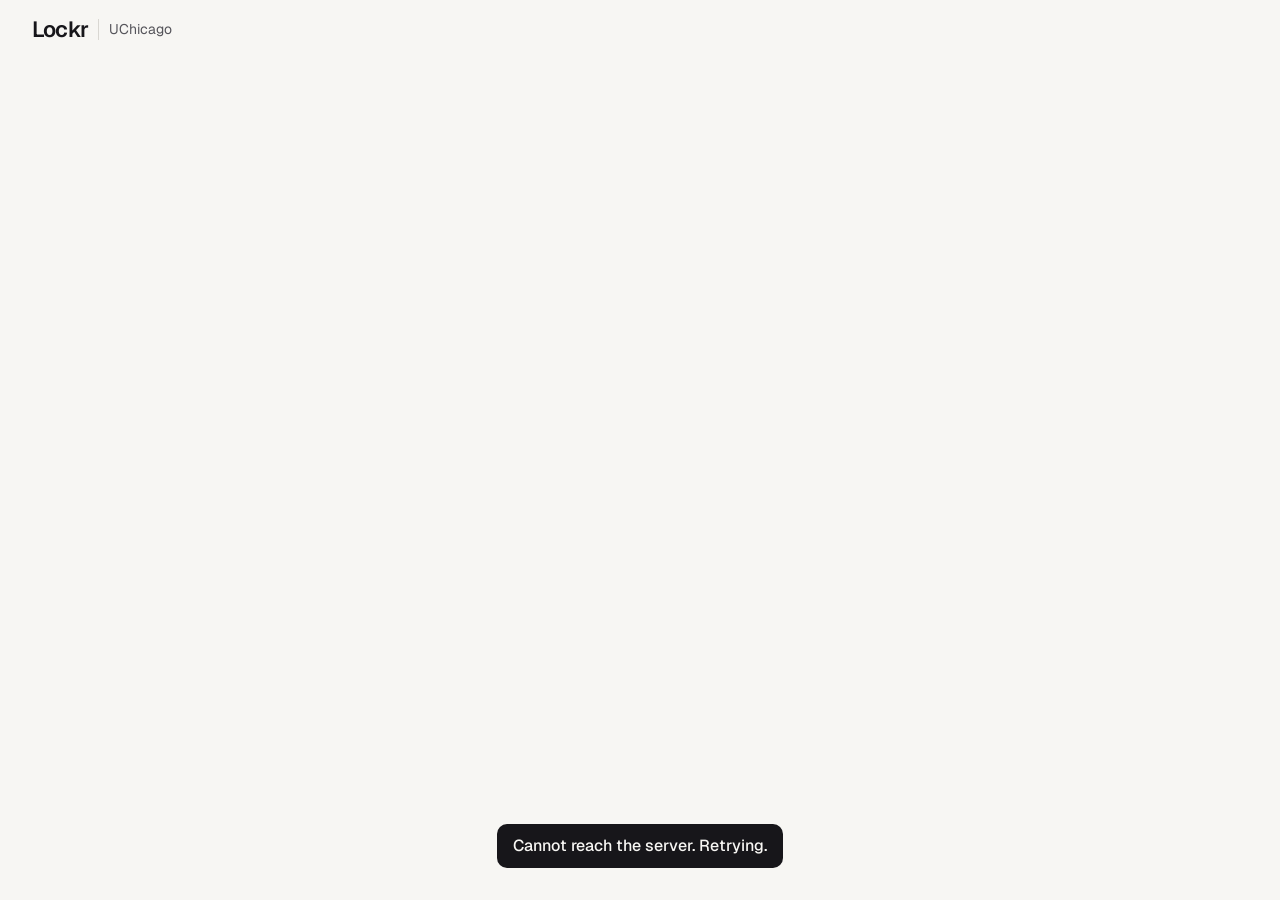
==== app/public/index.html @ 36aa07f0 "Add the real Study Spots app: accounts, friends, shared posts app/server.mjs is a dependency-free No" ====
<!doctype html>
<html lang="en">
<head>
<meta charset="utf-8">
<meta name="viewport" content="width=device-width, initial-scale=1, viewport-fit=cover">
<title>Lockr Study Spots: where UChicago studies</title>
<meta name="description" content="Rank UChicago study spots, see where your friends are locked in, and share notes by class.">
<meta name="theme-color" content="#f7f6f3" media="(prefers-color-scheme: light)">
<meta name="theme-color" content="#141316" media="(prefers-color-scheme: dark)">
<link rel="icon" href="data:image/svg+xml,%3Csvg xmlns='http://www.w3.org/2000/svg' viewBox='0 0 32 32'%3E%3Crect width='32' height='32' rx='7' fill='%23800000'/%3E%3Cpath d='M11 8v16h11' fill='none' stroke='%23f7f6f3' stroke-width='3.5' stroke-linecap='round' stroke-linejoin='round'/%3E%3C/svg%3E">
<link rel="preconnect" href="https://fonts.googleapis.com">
<link rel="preconnect" href="https://fonts.gstatic.com" crossorigin>
<link href="https://fonts.googleapis.com/css2?family=Geist:wght@400..700&family=Geist+Mono:wght@400..500&display=swap" rel="stylesheet">
<link rel="stylesheet" href="app.css">
</head>
<body>
<a class="skip" href="#view">Skip to content</a>
<div id="app">
  <nav id="tabs" aria-label="Sections" hidden></nav>
  <div id="main">
    <header id="top">
      <span class="word">Lockr</span>
      <span class="place">UChicago</span>
      <span class="grow"></span>
      <button class="pill" id="anonChip" data-act="anon" hidden></button>
    </header>
    <div id="session" hidden><span class="grow" id="sessName"></span><span class="t" id="sessTime"></span><button data-act="end">End</button></div>
    <main id="view" tabindex="-1"></main>
  </div>
  <div id="sheet" hidden></div>
  <div id="toast" role="status" aria-live="polite" hidden></div>
</div>
<script type="module" src="app.js"></script>
</body>
</html>
---- app/public/app.css ----
/* Lockr Study Spots.
   Phone: one column, the tab bar at the bottom. From 900px: the tabs become a left rail and
   the content sits in a 680px column. Text is never under 14px and every control is 44px tall. */
:root {
  --bg: #f7f6f3; --surface: #ffffff; --sunk: #eceae6; --ink: #17161a; --muted: #55545a; --line: #d9d7d2;
  --accent: #800000; --accent-ink: #ffffff; --accent-soft: #f4e4e2;
  --mark: #f2cf3d; --mark-ink: #241f00; --good: #17683f; --bad: #a3201a;
  --font: "Geist", system-ui, -apple-system, "Segoe UI", sans-serif;
  --mono: "Geist Mono", ui-monospace, "SFMono-Regular", Menlo, Consolas, monospace;
  --r: 12px; --gap: 16px;
  --gl: max(16px, env(safe-area-inset-left, 0px)); --gr: max(16px, env(safe-area-inset-right, 0px));
}
@media (prefers-color-scheme: dark) {
  :root { --bg: #141316; --surface: #1e1d21; --sunk: #2a292e; --ink: #f1f0ee; --muted: #b3b1b8; --line: #3a393f;
    --accent: #f08c8c; --accent-ink: #2a0000; --accent-soft: #3b1c1c; --good: #6fd09a; --bad: #ff9a92; color-scheme: dark; }
}

* { box-sizing: border-box; }
html, body { height: 100%; margin: 0; }
body { background: var(--bg); color: var(--ink); font: 400 16px/1.5 var(--font); -webkit-font-smoothing: antialiased; text-rendering: optimizeLegibility; }
h1, h2, h3, p { margin: 0; }
button, input, select, textarea { font: inherit; color: inherit; }
button { cursor: pointer; border: 0; background: none; padding: 0; text-align: inherit; }
:focus-visible { outline: 2px solid var(--accent); outline-offset: 2px; border-radius: 4px; }
[hidden] { display: none !important; }
.skip { position: absolute; left: 8px; top: -60px; z-index: 20; background: var(--ink); color: var(--bg); padding: 10px 14px; border-radius: 8px; }
.skip:focus { top: 8px; }

#app { height: 100%; display: flex; flex-direction: column-reverse; position: relative; }
#main { flex: 1; min-height: 0; display: flex; flex-direction: column; }
#top { display: flex; align-items: center; gap: 10px; padding: 12px var(--gr) 8px var(--gl); }
.word { font: 600 22px/1 var(--font); letter-spacing: -0.035em; }
.place { font-size: 14px; color: var(--muted); padding-left: 10px; border-left: 1px solid var(--line); }
.grow { flex: 1; min-width: 0; }

#view { flex: 1; min-height: 0; overflow-y: auto; padding: 8px var(--gr) 32px var(--gl); display: flex; flex-direction: column; gap: var(--gap); outline: none; }
#view > * { flex: none; width: 100%; max-width: 680px; margin-inline: auto; }

#tabs { display: flex; border-top: 1px solid var(--line); background: var(--surface); padding: 0 var(--gr) env(safe-area-inset-bottom, 0px) var(--gl); }
#tabs button { flex: 1; min-height: 56px; display: flex; flex-direction: column; align-items: center; justify-content: center; gap: 2px; font-size: 13px; font-weight: 500; color: var(--muted); position: relative; }
#tabs button[aria-current="true"] { color: var(--accent); }
#tabs svg { width: 22px; height: 22px; fill: none; stroke: currentColor; stroke-width: 1.8; stroke-linecap: round; stroke-linejoin: round; }
#tabs .badge { position: absolute; top: 6px; left: calc(50% + 6px); }

#session { margin: 0 var(--gr) 8px var(--gl); padding: 8px 8px 8px 14px; border-radius: var(--r); background: var(--mark); color: var(--mark-ink); display: flex; align-items: center; gap: 12px; font-weight: 500; }
#session .t { font: 500 16px var(--mono); }
#sessName { white-space: nowrap; overflow: hidden; text-overflow: ellipsis; }
#sessName::before { content: "Locked in · "; font-weight: 400; }
#session button { min-height: 40px; padding: 0 14px; border-radius: 8px; background: var(--mark-ink); color: var(--mark); font-size: 15px; font-weight: 500; }

/* Type */
.h1 { font: 500 30px/1.1 var(--font); letter-spacing: -0.035em; text-wrap: balance; }
.h2 { font: 600 17px/1.3 var(--font); letter-spacing: -0.01em; }
.sub { color: var(--muted); font-size: 15px; }
.small { color: var(--muted); font-size: 14px; }
.code { font: 500 14px var(--mono); color: var(--muted); }
.lead { font-size: 17px; }

/* Blocks */
.row { display: flex; align-items: center; gap: 12px; }
.wrap { display: flex; flex-wrap: wrap; gap: 8px; }
.stack { display: flex; flex-direction: column; gap: 12px; }
.card { background: var(--surface); border: 1px solid var(--line); border-radius: var(--r); padding: 16px; }
.list { background: var(--surface); border: 1px solid var(--line); border-radius: var(--r); overflow: hidden; }
.list > * + * { border-top: 1px solid var(--line); }
.item { display: flex; align-items: center; gap: 14px; padding: 12px 16px; width: 100%; min-height: 64px; transition: background-color 0.15s; }
button.item:hover { background: var(--sunk); }
.item .n { font: 500 15px var(--mono); width: 24px; color: var(--muted); text-align: right; flex: none; }
.item .name { font-weight: 500; display: block; }
.score { font: 600 17px var(--mono); min-width: 52px; text-align: center; padding: 6px 0; border-radius: 8px; background: var(--accent-soft); color: var(--accent); flex: none; font-variant-numeric: tabular-nums; }
.score.none { background: var(--sunk); color: var(--muted); font: 500 14px var(--font); }
.dot { width: 9px; height: 9px; border-radius: 50%; display: inline-block; margin-right: 6px; background: var(--good); }
.dot.off { background: var(--line); }
.empty { padding: 20px 16px; color: var(--muted); }

.pill { font-size: 14px; font-weight: 500; min-height: 36px; padding: 0 14px; border-radius: 999px; background: var(--surface); border: 1px solid var(--line); color: var(--ink); white-space: nowrap; display: inline-flex; align-items: center; transition: background-color 0.15s, transform 0.1s; }
button.pill:hover { background: var(--sunk); }
button.pill:active { transform: scale(0.97); }
.pill.on { background: var(--ink); border-color: var(--ink); color: var(--bg); }
.tag { font-size: 14px; padding: 4px 10px; border-radius: 999px; background: var(--sunk); color: var(--ink); }
.badge { font: 600 12px/18px var(--font); min-width: 18px; height: 18px; padding: 0 5px; border-radius: 9px; background: var(--accent); color: var(--accent-ink); text-align: center; }
.filters { display: flex; gap: 8px; overflow-x: auto; scrollbar-width: none; padding-bottom: 2px; }
.filters button { flex: none; min-height: 44px; }
.seg { display: grid; grid-auto-flow: column; grid-auto-columns: 1fr; background: var(--sunk); border-radius: 10px; padding: 3px; }
.seg button { min-height: 40px; border-radius: 8px; text-align: center; font-weight: 500; color: var(--muted); }
.seg button[aria-pressed="true"] { background: var(--surface); color: var(--ink); box-shadow: 0 1px 2px rgba(0, 0, 0, 0.12); }

.btn { display: inline-flex; justify-content: center; align-items: center; min-height: 44px; padding: 0 18px; border-radius: 10px; font-weight: 500; background: var(--surface); border: 1px solid var(--line); transition: transform 0.1s, background-color 0.15s, filter 0.15s; }
.btn:hover { background: var(--sunk); }
.btn:active { transform: translateY(1px) scale(0.98); }
.btn.pri { background: var(--accent); border-color: var(--accent); color: var(--accent-ink); }
.btn.pri:hover { filter: brightness(1.12); }
.btn.sm { min-height: 44px; padding: 0 14px; font-size: 15px; }
.btn.quiet { border-color: transparent; background: none; color: var(--muted); }
.btn.quiet:hover { background: var(--sunk); color: var(--ink); }
.back { color: var(--accent); font-weight: 500; min-height: 44px; display: inline-flex; align-items: center; width: auto !important; margin-inline: auto; align-self: stretch; justify-content: flex-start; }
.big { font: 500 56px/1 var(--font); letter-spacing: -0.04em; color: var(--accent); font-variant-numeric: tabular-nums; }

/* Meters */
.meter { display: grid; grid-template-columns: 1fr auto; gap: 4px 12px; align-items: baseline; }
.meter b { font-weight: 500; } .meter .v { font: 500 15px var(--mono); }
.meter .bar { grid-column: 1 / -1; height: 8px; border-radius: 4px; background: var(--sunk); overflow: hidden; }
.meter .bar i { display: block; height: 100%; background: var(--accent); border-radius: 4px; }
.meter .hint { grid-column: 1 / -1; font-size: 14px; color: var(--muted); }
.meter input[type=range] { grid-column: 1 / -1; width: 100%; height: 44px; accent-color: var(--accent); }
.gem { display: flex; align-items: center; gap: 16px; }
.gem .count { font: 500 44px/1 var(--font); letter-spacing: -0.03em; font-variant-numeric: tabular-nums; }

/* Posts */
.post { padding: 14px 16px 14px 8px; display: flex; gap: 8px; }
.post .votes { display: flex; flex-direction: column; align-items: center; font: 500 15px var(--mono); flex: none; width: 44px; }
.post .votes button { width: 44px; height: 36px; border-radius: 8px; color: var(--muted); display: grid; place-items: center; }
.post .votes button:hover { background: var(--sunk); }
.post .votes button.on { background: var(--accent-soft); color: var(--accent); }
.post .votes svg { width: 18px; height: 18px; fill: none; stroke: currentColor; stroke-width: 2.2; stroke-linecap: round; stroke-linejoin: round; }
.post .meta { font-size: 14px; color: var(--muted); margin-bottom: 2px; display: flex; flex-wrap: wrap; gap: 0 8px; align-items: center; }
.post .who { color: var(--ink); font-weight: 500; }
.post .body { overflow-wrap: anywhere; }
.post .link { color: var(--accent); font-weight: 500; min-height: 32px; }
.post .link:hover, .textlink:hover { text-decoration: underline; }
.textlink { color: var(--accent); font-weight: 500; }
.only { font-size: 13px; font-weight: 500; padding: 1px 8px; border-radius: 999px; background: var(--mark); color: var(--mark-ink); }

/* Forms */
label.f { display: flex; flex-direction: column; gap: 6px; font-size: 15px; font-weight: 500; }
textarea, input[type=text], input[type=password], select { width: 100%; min-height: 44px; padding: 10px 12px; border: 1px solid var(--line); border-radius: 10px; background: var(--surface); font-size: 16px; }
textarea:focus, input:focus, select:focus { outline: 2px solid var(--accent); outline-offset: 0; border-color: transparent; }
textarea { resize: vertical; min-height: 84px; }
label.tog { display: flex; align-items: center; gap: 10px; min-height: 44px; font-size: 15px; font-weight: 500; cursor: pointer; }
label.tog input { accent-color: var(--accent); width: 20px; height: 20px; flex: none; }
.err { color: var(--bad); font-weight: 500; }

/* Map and floor sketches */
svg.map { width: 100%; height: auto; display: block; border-radius: var(--r); background: var(--surface); border: 1px solid var(--line); }
.map .st { stroke: var(--sunk); stroke-width: 9; stroke-linecap: round; }
.map .green { fill: var(--good); opacity: 0.13; }
.map .lbl { font: 500 9px var(--mono); fill: var(--muted); }
.map .pin { cursor: pointer; }
.map .pin .hit { fill: transparent; }
.map .pin .d { fill: var(--surface); stroke: var(--ink); stroke-width: 1.5; transition: transform 0.15s; transform-box: fill-box; transform-origin: center; }
.map .pin.live .d { fill: var(--accent); stroke: var(--accent); }
.map .pin.sel .d { stroke: var(--ink); stroke-width: 3.5; }
.map .pin:hover .d { transform: scale(1.15); }
.map .pin text { font: 600 11px var(--font); fill: var(--ink); dominant-baseline: central; pointer-events: none; }
.map .pin text.c { text-anchor: middle; }
.map .pin.live text.c { fill: var(--accent-ink); }
.map .pin text.pn { font: 500 10px var(--font); paint-order: stroke; stroke: var(--surface); stroke-width: 3px; }
.map .pin.sel text.pn { font-weight: 700; }
.floor .out { fill: var(--surface); stroke: var(--line); stroke-width: 2; }
.floor .z { fill: var(--sunk); }
.floor .z.hot { fill: var(--accent-soft); stroke: var(--accent); stroke-width: 1.5; cursor: pointer; }
.floor text { font: 500 11px var(--font); fill: var(--ink); pointer-events: none; }
.floor text.s { font: 500 10px var(--mono); fill: var(--accent); }
.floors { display: flex; gap: 8px; flex-wrap: wrap; }
.floors button { width: 44px; height: 44px; border-radius: 10px; background: var(--surface); border: 1px solid var(--line); font: 500 16px var(--mono); text-align: center; }
.floors button.on { background: var(--accent); border-color: var(--accent); color: var(--accent-ink); }

/* The 3D building */
.model { position: relative; aspect-ratio: 4 / 3; border-radius: var(--r); overflow: hidden; border: 1px solid var(--line); background: linear-gradient(#e9eef2, #f7f6f3 62%, #dedbd3 62%, #eceae6); }
@media (prefers-color-scheme: dark) { .model { background: linear-gradient(#1c2127, #24232a 62%, #2b2a2e 62%, #1e1d21); } }
.model model-viewer { width: 100%; height: 100%; display: block; --poster-color: transparent; --progress-bar-color: var(--accent); }
.model .how { position: absolute; left: 10px; bottom: 10px; font-size: 13px; padding: 3px 10px; border-radius: 999px; background: color-mix(in srgb, var(--surface) 85%, transparent); color: var(--muted); pointer-events: none; }

.stats { display: grid; grid-template-columns: repeat(3, 1fr); gap: 10px; }
.stats div { background: var(--surface); border: 1px solid var(--line); border-radius: var(--r); padding: 14px; }
.stats b { display: block; font: 500 28px/1.15 var(--font); letter-spacing: -0.03em; font-variant-numeric: tabular-nums; }
.stats span { font-size: 14px; color: var(--muted); }

#sheet { position: absolute; inset: 0; background: rgba(0, 0, 0, 0.5); display: flex; align-items: flex-end; justify-content: center; z-index: 5; }
#sheet .panel { width: 100%; max-width: 560px; background: var(--surface); border-radius: 20px 20px 0 0; padding: 22px var(--gr) calc(22px + env(safe-area-inset-bottom, 0px)) var(--gl); display: flex; flex-direction: column; gap: 14px; }
.vs { display: grid; grid-template-columns: 1fr 1fr; gap: 12px; }
.vs button { padding: 18px 12px; border-radius: var(--r); background: var(--bg); border: 1px solid var(--line); font-weight: 500; text-align: center; min-height: 104px; transition: background-color 0.15s, border-color 0.15s, transform 0.1s; }
.vs button:hover { background: var(--accent-soft); border-color: var(--accent); }
.vs button:active { transform: scale(0.98); }
#toast { position: absolute; left: 50%; bottom: 76px; transform: translateX(-50%); z-index: 6; background: var(--ink); color: var(--bg); padding: 10px 16px; border-radius: 10px; font-weight: 500; max-width: calc(100% - 32px); }

/* Signed out */
.auth { display: grid; gap: 28px; align-content: center; min-height: 100%; }
.auth .h1 { font-size: 40px; }
.auth ul { margin: 0; padding: 0; list-style: none; display: grid; gap: 10px; }
.auth li { display: flex; gap: 10px; align-items: baseline; }
.auth li::before { content: ""; width: 8px; height: 8px; border-radius: 50%; background: var(--accent); flex: none; transform: translateY(-1px); }

@media (min-width: 900px) {
  #app { flex-direction: row; }
  #tabs { flex-direction: column; justify-content: flex-start; gap: 4px; width: 220px; padding: 68px 12px 12px; border-top: 0; border-right: 1px solid var(--line); }
  #tabs button { flex: none; flex-direction: row; justify-content: flex-start; gap: 12px; padding: 0 14px; min-height: 48px; border-radius: 10px; font-size: 16px; transition: background-color 0.15s; }
  #tabs button:hover { background: var(--sunk); }
  #tabs button[aria-current="true"] { background: var(--accent-soft); }
  #tabs .badge { position: static; margin-left: auto; }
  #top { padding: 18px 32px 8px; }
  #view { padding: 8px 32px 48px; gap: 20px; }
  #session { margin: 0 auto 8px; width: calc(100% - 64px); max-width: 680px; }
  .h1 { font-size: 36px; }
  .auth { grid-template-columns: 1fr 1fr; gap: 56px; align-items: center; max-width: 980px !important; }
  .auth .h1 { font-size: 52px; }
  #sheet { align-items: center; }
  #sheet .panel { border-radius: 20px; padding: 28px; }
  #toast { bottom: 32px; }
}
@media (prefers-reduced-motion: reduce) { * { transition: none !important; } }
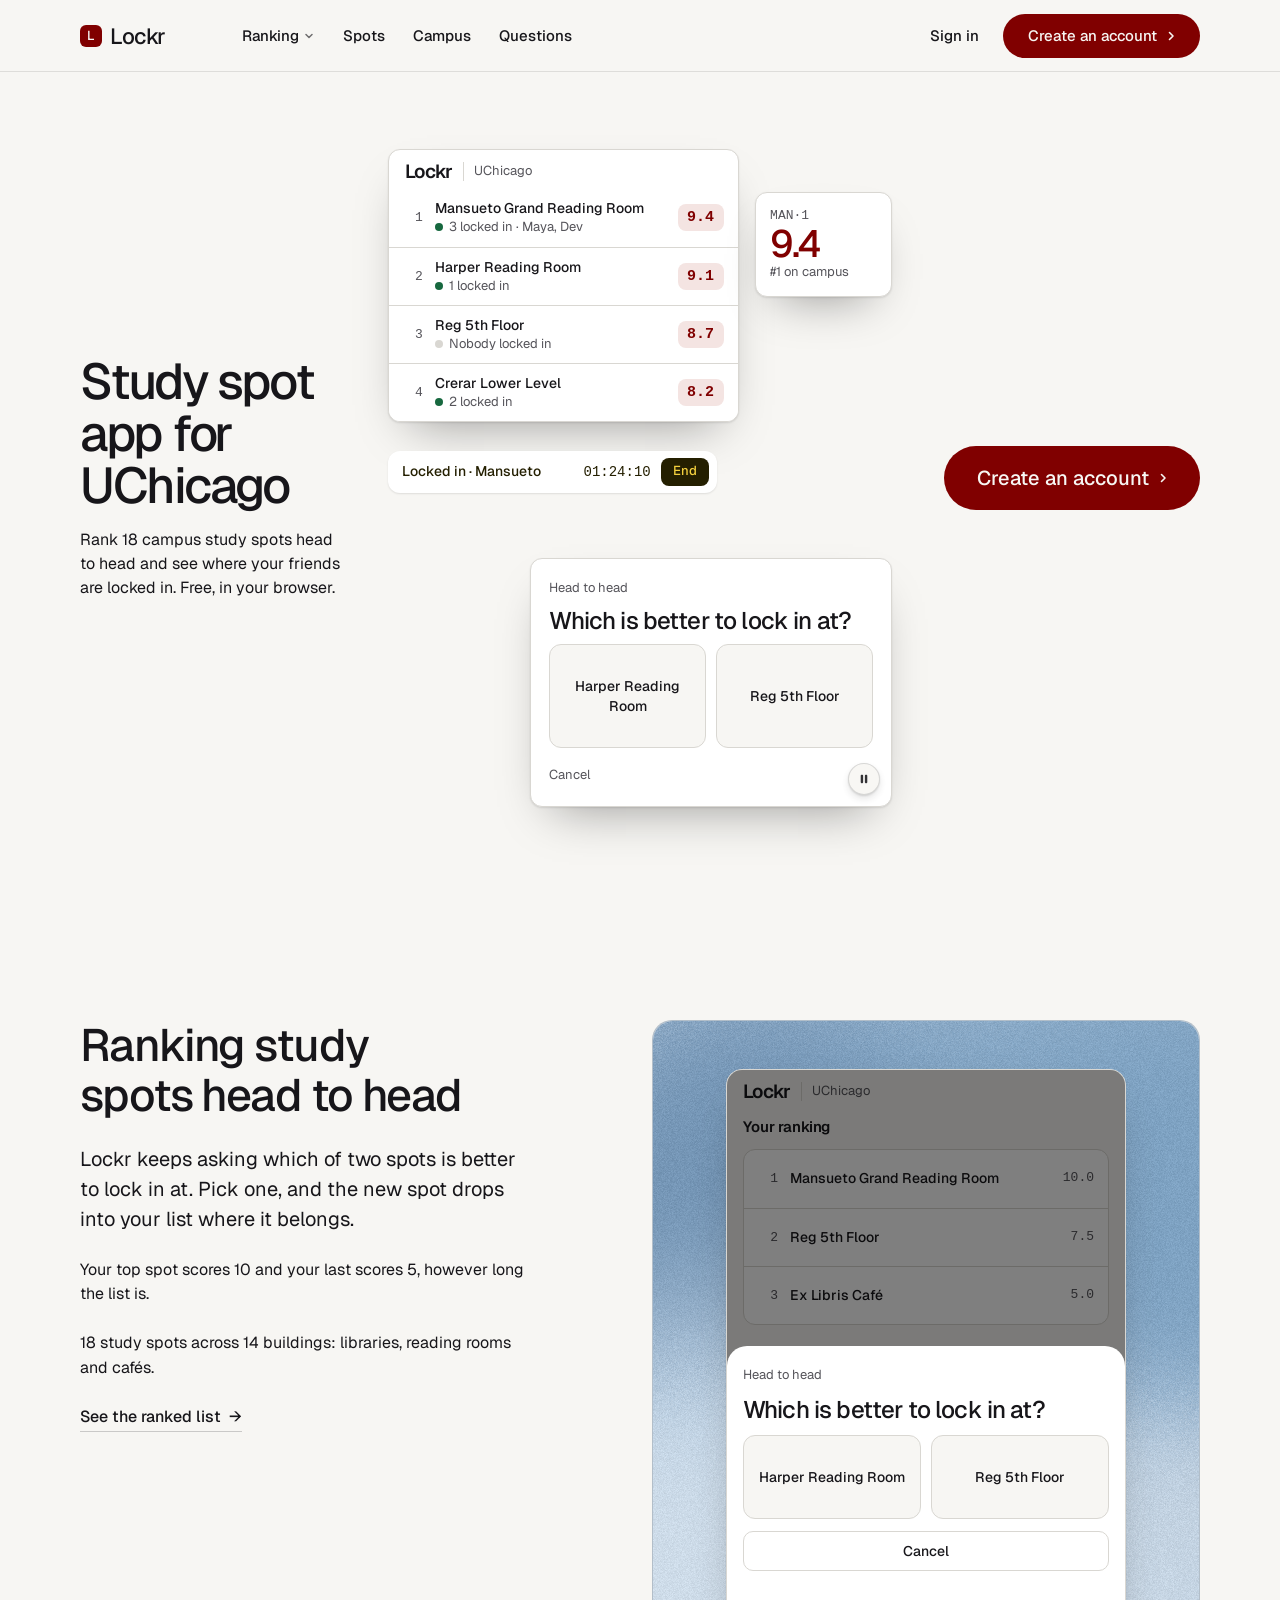
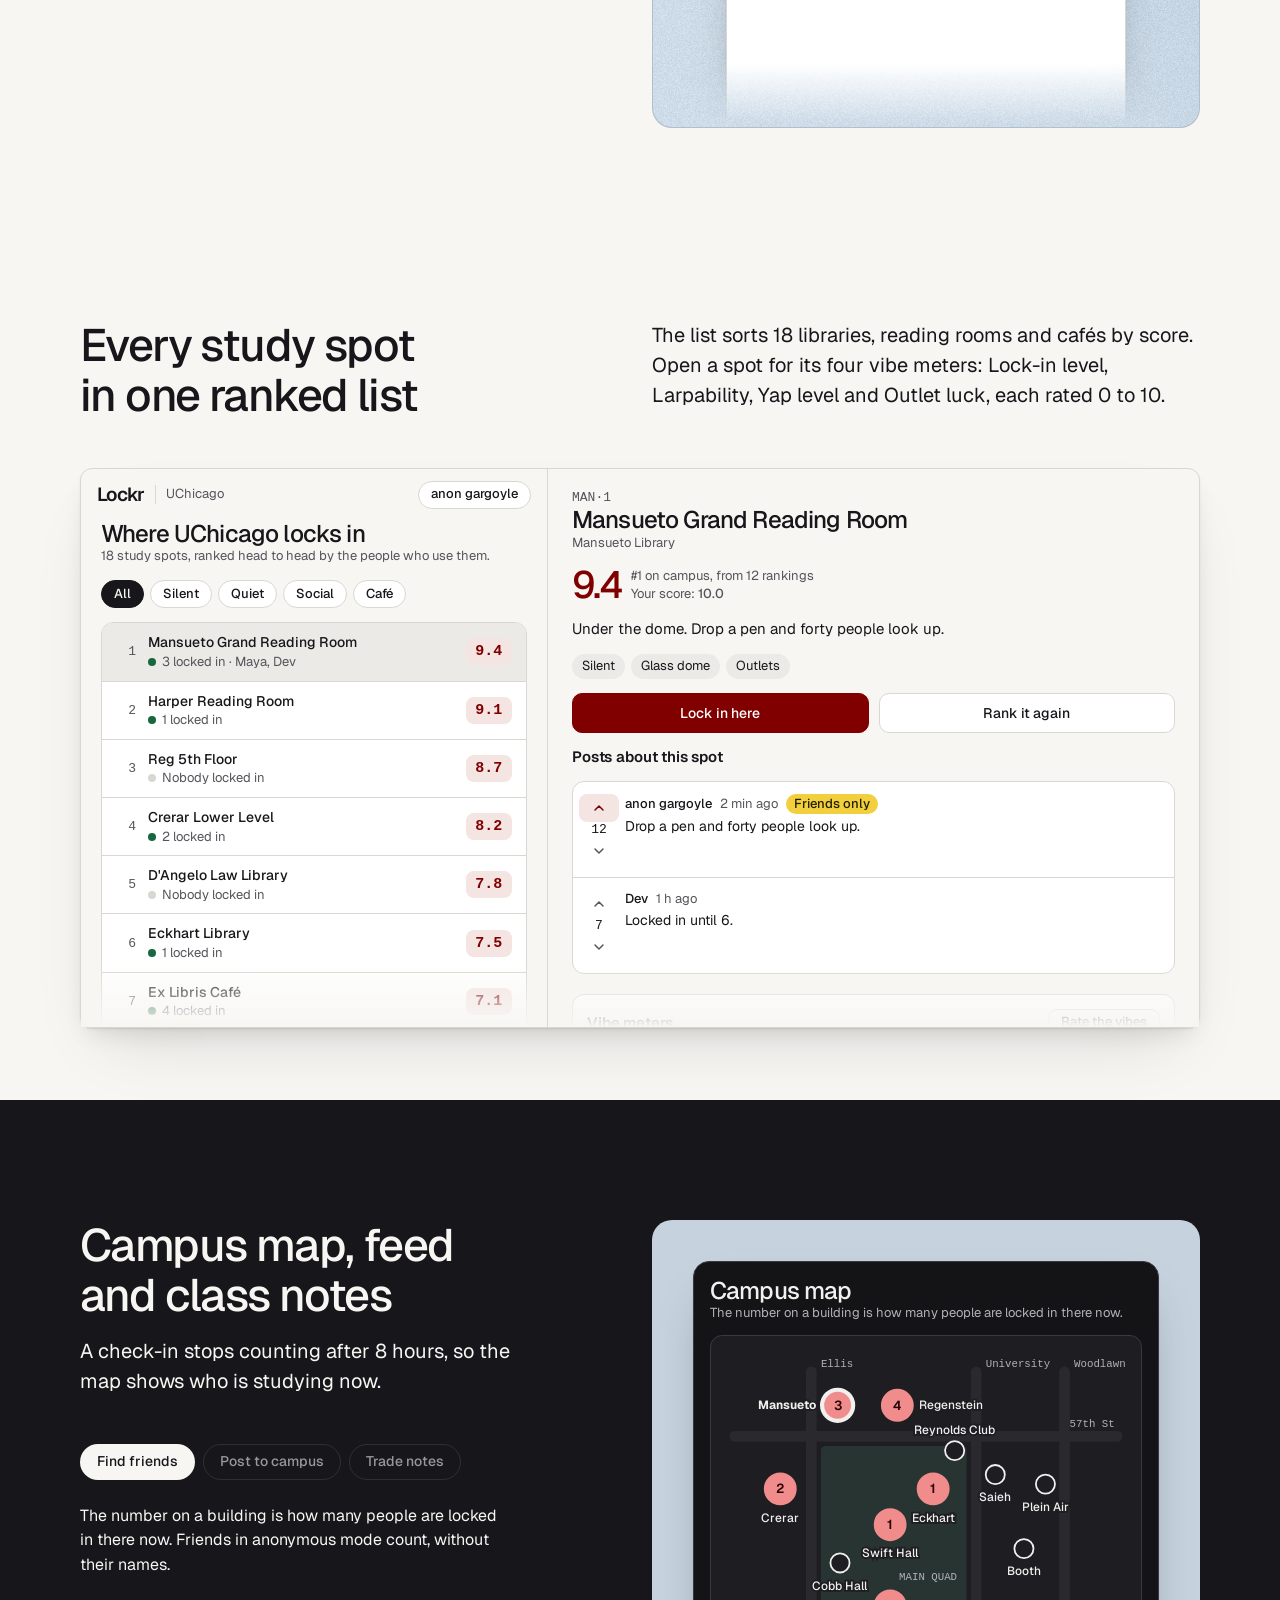
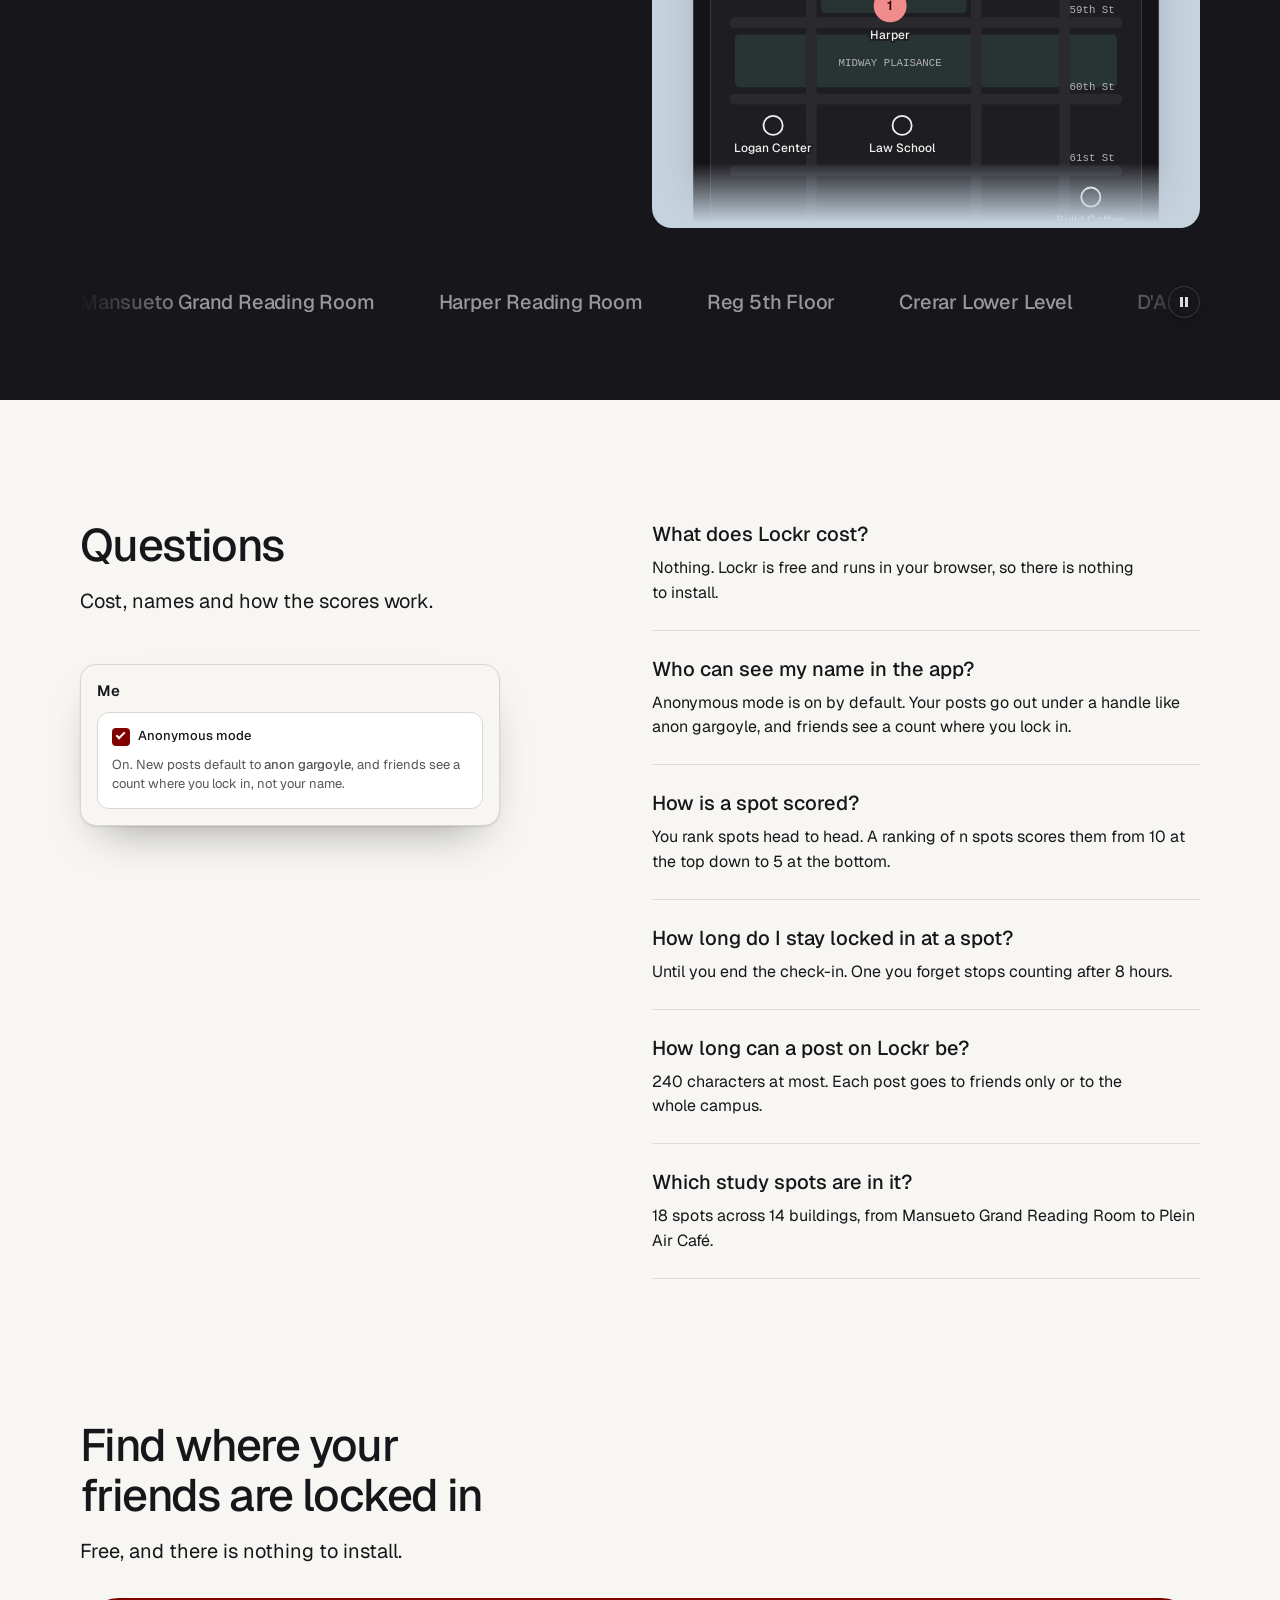
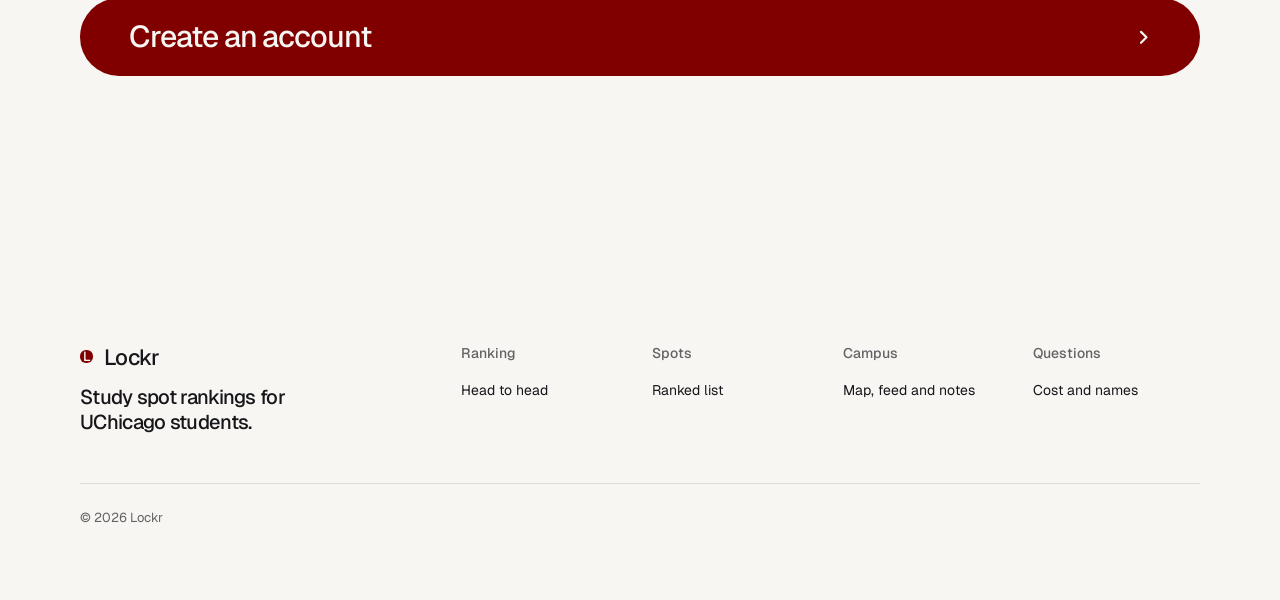
==== commit 95d0567c: "Add the landing page, built with the taste skill / is now a six-screen page for signed-out visitors:" ====
--- a/app/public/index.html
+++ b/app/public/index.html
@@ -1,35 +1,594 @@
 <!doctype html>
-<html lang="en">
+<html lang="en" data-type="software" data-radius="soft" data-ground="sky" data-buttons="pill" data-motion>
 <head>
 <meta charset="utf-8">
 <meta name="viewport" content="width=device-width, initial-scale=1, viewport-fit=cover">
-<title>Lockr Study Spots: where UChicago studies</title>
-<meta name="description" content="Rank UChicago study spots, see where your friends are locked in, and share notes by class.">
-<meta name="theme-color" content="#f7f6f3" media="(prefers-color-scheme: light)">
-<meta name="theme-color" content="#141316" media="(prefers-color-scheme: dark)">
-<link rel="icon" href="data:image/svg+xml,%3Csvg xmlns='http://www.w3.org/2000/svg' viewBox='0 0 32 32'%3E%3Crect width='32' height='32' rx='7' fill='%23800000'/%3E%3Cpath d='M11 8v16h11' fill='none' stroke='%23f7f6f3' stroke-width='3.5' stroke-linecap='round' stroke-linejoin='round'/%3E%3C/svg%3E">
+<title>Lockr: study spot rankings for UChicago students</title>
+<meta name="description" content="University of Chicago students use Lockr Study Spots, a free web app, to rank 18 campus study spots head to head, see where friends are locked in and trade notes by class.">
+<meta property="og:type" content="website">
+<meta property="og:title" content="Lockr: study spot rankings for UChicago students">
+<meta property="og:description" content="Rank 18 campus study spots head to head, see where your friends are locked in and trade notes by class. Free, in your browser.">
+<meta property="og:image" content="share.jpg">
+<meta name="twitter:card" content="summary_large_image">
+<link rel="icon" href="favicon.svg" type="image/svg+xml">
+<meta name="theme-color" content="#f7f6f3">
+<!-- <link rel="canonical" href="https://[the client's domain]/"> the domain is not decided yet -->
+<meta name="site-kind" content="software">
+<meta name="page-type" content="software">
 <link rel="preconnect" href="https://fonts.googleapis.com">
 <link rel="preconnect" href="https://fonts.gstatic.com" crossorigin>
 <link href="https://fonts.googleapis.com/css2?family=Geist:wght@400..700&family=Geist+Mono:wght@400..500&display=swap" rel="stylesheet">
-<link rel="stylesheet" href="app.css">
+<link rel="stylesheet" href="assets/system.css">
+<link rel="stylesheet" href="assets/ui/cards.css">
+<link rel="stylesheet" href="assets/motion/motion.css">
+<link rel="stylesheet" href="assets/backgrounds/backgrounds.css">
+<link rel="stylesheet" href="assets/layout/layout.css">
+<link rel="stylesheet" href="assets/icons/icon.css">
+<!-- <html lang="en" data-radius="soft">; keep this <style> after the links: layout.css resets --ly-scale -->
+<style>
+:root {
+  --p-bg: #f7f6f3; --p-surface: #eae9e7; --p-ink: #17161a; --p-muted: #636264;
+  --p-accent: #800000; --p-accent-ink: #f7f6f3; --p-action: #800000; --p-action-ink: #f7f6f3;
+  --p-inv-bg: #17161a; --p-inv-surface: #242326; --p-inv-ink: #f7f6f3; --p-inv-muted: #999898;
+  --p-inv-accent: #f7f6f3; --p-inv-accent-ink: #17161a; --p-inv-action: #f7f6f3; --p-inv-action-ink: #17161a;
+  --font-display: "Geist", system-ui, sans-serif;
+  --font-text: "Geist", system-ui, sans-serif;
+  --font-mono: "Geist Mono", ui-monospace, "SFMono-Regular", Menlo, Consolas, monospace;
+  --display-weight: 500;
+  --display-tracking: -0.035em;
+  --display-tracking-xl: -0.045em;
+}
+</style>
+<link rel="stylesheet" href="assets/ui/base.css">
+<script>document.documentElement.classList.add('m-enter');setTimeout(()=>document.documentElement.classList.add('m-enter-done'),700)</script>
+<script src="assets/backgrounds/backgrounds.js"></script>
+<script>document.documentElement.classList.add('mo-js');setTimeout(()=>document.documentElement.classList.add('mo-safe'),2500)</script>
+<link rel="modulepreload" href="assets/moments/moments.js">
+<link rel="modulepreload" href="assets/moments/lib.js">
+<link rel="modulepreload" href="assets/moments/marquee-row/moment.js">
+<!-- page CSS: only what sits inside a visual (the app's own screens, drawn as the app draws them: app.css),
+     the app-frame recipe, and one tablet height -->
+<style>
+  /* ---- Lockr's own UI inside every mock: the tokens and parts of app.css, a step smaller ---- */
+  .lk { --k-bg: #f7f6f3; --k-surface: #ffffff; --k-sunk: #eceae6; --k-ink: #17161a; --k-muted: #55545a; --k-line: #d9d7d2;
+    --k-accent: #800000; --k-accent-ink: #ffffff; --k-soft: #f4e4e2; --k-mark: #f2cf3d; --k-mark-ink: #241f00; --k-good: #17683f;
+    font: 400 14px/1.45 var(--font-text); letter-spacing: 0; color: var(--k-ink); text-align: left; }
+  .lk--dark { --k-bg: #141316; --k-surface: #1e1d21; --k-sunk: #2a292e; --k-ink: #f1f0ee; --k-muted: #b3b1b8; --k-line: #3a393f;
+    --k-accent: #f08c8c; --k-accent-ink: #2a0000; --k-soft: #3b1c1c; --k-good: #6fd09a; }
+  .lk b { font-weight: 500; }
+  .lk-top { display: flex; align-items: center; gap: 10px; padding: 12px 16px 8px; }
+  .lk-word { font: 600 19px/1 var(--font-text); letter-spacing: -0.035em; }
+  .lk-place { font-size: 13px; color: var(--k-muted); padding-left: 10px; border-left: 1px solid var(--k-line); }
+  .lk-grow { flex: 1; min-width: 0; }
+  .lk-h1 { font: 500 24px/1.1 var(--font-text); letter-spacing: -0.035em; display: block; }
+  .lk-h2 { font: 600 15px/1.3 var(--font-text); letter-spacing: -0.01em; display: block; }
+  .lk-sub { color: var(--k-muted); font-size: 13px; display: block; }
+  .lk-code { font: 500 13px/1.4 var(--font-mono); color: var(--k-muted); display: block; }
+  .lk-row { display: flex; align-items: center; gap: 10px; }
+  .lk-stack { display: flex; flex-direction: column; gap: 10px; }
+  .lk-wrap { display: flex; flex-wrap: wrap; gap: 6px; }
+  .lk-card { background: var(--k-surface); border: 1px solid var(--k-line); border-radius: 12px; padding: 14px; }
+  .lk-list { background: var(--k-surface); border: 1px solid var(--k-line); border-radius: 12px; overflow: hidden; }
+  .lk-list > * + * { border-top: 1px solid var(--k-line); }
+  .lk-item { display: flex; align-items: center; gap: 12px; padding: 9px 14px; min-height: 58px; }
+  .lk-item .n { font: 500 13px var(--font-mono); width: 20px; color: var(--k-muted); text-align: right; flex: none; }
+  .lk-item .name { font-weight: 500; display: block; }
+  .lk-score { font: 600 15px var(--font-mono); min-width: 46px; text-align: center; padding: 5px 0; border-radius: 8px; background: var(--k-soft); color: var(--k-accent); flex: none; font-variant-numeric: tabular-nums; }
+  .lk-dot { width: 8px; height: 8px; border-radius: 50%; display: inline-block; margin-right: 6px; background: var(--k-good); }
+  .lk-dot.off { background: var(--k-line); }
+  .lk-pill { font-size: 13px; font-weight: 500; min-height: 28px; padding: 0 12px; border-radius: 999px; background: var(--k-surface); border: 1px solid var(--k-line); white-space: nowrap; display: inline-flex; align-items: center; }
+  .lk-pill.on { background: var(--k-ink); border-color: var(--k-ink); color: var(--k-bg); }
+  .lk-tag { font-size: 13px; padding: 3px 10px; border-radius: 999px; background: var(--k-sunk); }
+  .lk-btn { display: inline-flex; justify-content: center; align-items: center; min-height: 40px; padding: 0 16px; border-radius: 10px; font-weight: 500; background: var(--k-surface); border: 1px solid var(--k-line); white-space: nowrap; }
+  .lk-btn.pri { background: var(--k-accent); border-color: var(--k-accent); color: var(--k-accent-ink); }
+  .lk-btn.sm { min-height: 28px; padding: 0 12px; font-size: 13px; }
+  .lk-big { font: 500 38px/1 var(--font-text); letter-spacing: -0.04em; color: var(--k-accent); font-variant-numeric: tabular-nums; }
+  .lk-meter { display: grid; grid-template-columns: 1fr auto; gap: 3px 12px; align-items: baseline; }
+  .lk-meter .v { font: 500 13px var(--font-mono); }
+  .lk-meter .bar { grid-column: 1 / -1; height: 8px; border-radius: 4px; background: var(--k-sunk); overflow: hidden; }
+  .lk-meter .bar i { display: block; height: 100%; background: var(--k-accent); border-radius: 4px; }
+  .lk-meter .hint { grid-column: 1 / -1; font-size: 13px; color: var(--k-muted); }
+  .lk-post { padding: 12px 14px 12px 6px; display: flex; gap: 6px; }
+  .lk-votes { display: flex; flex-direction: column; align-items: center; font: 500 13px var(--font-mono); flex: none; width: 40px; }
+  .lk-votes .a { width: 40px; height: 28px; border-radius: 8px; color: var(--k-muted); display: grid; place-items: center; }
+  .lk-votes .a.on { background: var(--k-soft); color: var(--k-accent); }
+  .lk-votes svg { width: 16px; height: 16px; fill: none; stroke: currentColor; stroke-width: 2.2; stroke-linecap: round; stroke-linejoin: round; }
+  .lk-meta { font-size: 13px; color: var(--k-muted); margin-bottom: 2px; display: flex; flex-wrap: wrap; gap: 0 8px; align-items: center; }
+  .lk-who { color: var(--k-ink); font-weight: 500; }
+  .lk-link { color: var(--k-accent); font-weight: 500; }
+  .lk-only { font-size: 13px; font-weight: 500; padding: 1px 8px; border-radius: 999px; background: var(--k-mark); color: var(--k-mark-ink); }
+  .lk-session { padding: 7px 8px 7px 14px; border-radius: 12px; background: var(--k-mark); color: var(--k-mark-ink); display: flex; align-items: center; gap: 10px; font-weight: 500; }
+  .lk-session .nm { white-space: nowrap; overflow: hidden; text-overflow: clip; }
+  .lk-session .t { font: 500 14px var(--font-mono); }
+  .lk-session .end { min-height: 28px; padding: 0 12px; border-radius: 8px; background: var(--k-mark-ink); color: var(--k-mark); display: inline-flex; align-items: center; font-size: 13px; }
+  .lk-seg { display: grid; grid-auto-flow: column; grid-auto-columns: 1fr; background: var(--k-sunk); border-radius: 10px; padding: 3px; }
+  .lk-seg span { min-height: 34px; border-radius: 8px; display: grid; place-items: center; font-weight: 500; color: var(--k-muted); }
+  .lk-seg span.on { background: var(--k-surface); color: var(--k-ink); box-shadow: 0 1px 2px rgb(0 0 0 / .12); }
+  .lk-field { min-height: 38px; padding: 8px 12px; border: 1px solid var(--k-line); border-radius: 10px; background: var(--k-surface); }
+  .lk-field.area { min-height: 62px; }
+  .lk-field.sel { display: flex; justify-content: space-between; align-items: center; gap: 8px; white-space: nowrap; }
+  .lk-field.sel::after { content: ""; width: 7px; height: 7px; border-right: 1.6px solid var(--k-muted); border-bottom: 1.6px solid var(--k-muted); transform: rotate(45deg) translateY(-2px); flex: none; }
+  .lk-tog { display: flex; align-items: center; gap: 8px; font-weight: 500; font-size: 13px; }
+  .lk-tog i { width: 18px; height: 18px; border-radius: 4px; background: var(--k-accent); flex: none; position: relative; }
+  .lk-tog i::after { content: ""; position: absolute; left: 6px; top: 2.5px; width: 5px; height: 9px; border-right: 2px solid var(--k-accent-ink); border-bottom: 2px solid var(--k-accent-ink); transform: rotate(45deg); }
+  .lk-vs { display: grid; grid-template-columns: 1fr 1fr; gap: 10px; }
+  .lk-vs span { padding: 12px 10px; border-radius: 12px; background: var(--k-bg); border: 1px solid var(--k-line); font-weight: 500; text-align: center; min-height: 84px; display: grid; place-items: center; }
+  @media (max-width: 639px) { .lk-big { font-size: 26px; } main .desk-only.desk-only { display: none; } }
+  @media (max-width: 1023px) { main .lap-only.lap-only { display: none; } }
+  .lk-small { font-size: 13px; color: var(--k-muted); display: block; }
+  .lk-map { width: 100%; height: auto; display: block; border-radius: 12px; background: var(--k-surface); border: 1px solid var(--k-line); }
+  .lk-map .st { stroke: var(--k-sunk); stroke-width: 9; stroke-linecap: round; }
+  .lk-map .green { fill: var(--k-good); opacity: .13; }
+  .lk-map .lbl { font: 500 9px var(--font-mono); fill: var(--k-muted); }
+  .lk-map .pin .d { fill: var(--k-surface); stroke: var(--k-ink); stroke-width: 1.5; }
+  .lk-map .pin.live .d { fill: var(--k-accent); stroke: var(--k-accent); }
+  .lk-map .pin.sel .d { stroke: var(--k-ink); stroke-width: 3.5; }
+  .lk-map .pin text { font: 600 11px var(--font-text); fill: var(--k-ink); dominant-baseline: central; }
+  .lk-map .pin text.c { text-anchor: middle; }
+  .lk-map .pin.live text.c { fill: var(--k-accent-ink); }
+  .lk-map .pin text.pn { font: 500 10px var(--font-text); paint-order: stroke; stroke: var(--k-surface); stroke-width: 3px; }
+  .lk-map .pin.sel text.pn { font-weight: 700; }
+  /* a screen of the app standing in a frame */
+  .lk-screen { background: var(--k-bg); border: 1px solid var(--k-line); border-radius: 16px; overflow: hidden; position: relative;
+    box-shadow: 0 1px 2px rgb(0 0 0 / .1), 0 22px 48px -22px rgb(0 0 0 / .4); }
+  .lk-screen__body { padding: 8px 16px 16px; display: flex; flex-direction: column; gap: 12px; }
+
+  /* ---- the hero's collage: each piece is one card of the app, placed in % of the collage ---- */
+  .ly-collage .ly-piece { box-shadow: 0 1px 2px rgb(0 0 0 / .1), 0 22px 48px -22px rgb(0 0 0 / .4); background: var(--k-surface); border: 1px solid var(--k-line); }
+  .ly-collage .pc-a { left: 4%; top: 4%; width: 64%; }
+  .ly-collage .pc-c { left: 71%; top: 10%; width: 25%; padding: 14px; }
+  .ly-collage .pc-d { left: 4%; top: calc(4% + var(--a-h, 232px) + 16px); width: 60%; border: 0; }
+  .ly-collage .pc-b { left: 30%; bottom: 4%; width: 66%; }
+  .ly-collage .lk-list { border: 0; border-radius: 0; }
+  .ly-collage .pc-sheet { padding: 20px 18px 14px; display: flex; flex-direction: column; gap: 10px; }
+  .ly-collage .pc-sheet .lk-vs span { min-height: 104px; }
+  .ly-collage .pc-pad { padding: 14px; display: flex; flex-direction: column; gap: 10px; }
+  .ly-collage .pc-foot { min-height: 34px; display: flex; align-items: center; padding-right: 52px; }   /* the corner the pause disc sits on stays clear */
+  @media (max-height: 820px) { .ly-collage .pc-d, .ly-collage .pc-a .lk-item:nth-child(n+4) { display: none; } }
+  /* a tablet stacks the hero: the collage is the wrap wide, so each piece keeps to one half of it */
+  @media (min-width: 640px) and (max-width: 1023px) {
+    .ly-collage .pc-a { left: 0; top: 0; width: 48%; }
+    .ly-collage .pc-c { left: 52%; top: 0; width: 22%; }
+    .ly-collage .pc-d { left: 52%; top: 150px; width: 44%; }
+    .ly-collage .pc-b { left: 50%; width: 46%; }
+    .hero--triptych .hero__cta { justify-content: flex-start; }
+    .hero--triptych .hero__cta .btn { width: auto; }
+  }
+  @media (min-width: 640px) and (max-width: 1023px) and (max-height: 820px) { .ly-collage .pc-c { display: none; } }
+  /* a phone holds set one: the list's first two rows, then the question, each the width of the screen's column */
+  @media (max-width: 639px) {
+    .ly-collage .pc-a { left: 0; top: 0; width: 100%; }
+    .ly-collage .pc-b { left: 0; bottom: 0; width: 100%; }
+    .ly-collage :is(.pc-c, .pc-d), .ly-collage .pc-a .lk-item:nth-child(n+3) { display: none; }
+    .ly-collage .pc-sheet { padding: 14px 16px 8px; gap: 8px; }
+    .ly-collage .pc-sheet .lk-vs span { min-height: 56px; }
+    .ly-collage .pc-sheet .lk-h1 { font-size: 20px; }
+  }
+  @media (max-width: 639px) and (max-height: 700px) { .ly-collage .pc-b { display: none; } }
+
+  /* ---- #ranking: the head-to-head sheet over a ranking ---- */
+  .lk-h2h { height: 100%; }
+  .lk-h2h .dim { position: absolute; inset: 0; background: rgb(0 0 0 / .5); }
+  .lk-h2h .lk-sheet { position: absolute; left: 0; right: 0; top: 276px; bottom: 0; background: var(--k-surface); border-radius: 20px 20px 0 0; padding: 20px 16px; display: flex; flex-direction: column; gap: 12px; }
+  @media (max-width: 639px) { .lk-h2h .lk-screen__body { display: none; } .lk-h2h .lk-sheet { top: 52px; } .lk-h2h .lk-vs span { min-height: 60px; } }
+
+  /* ---- #spots: the app-frame (sections-library.md, app-frame) ---- */
+  .app.ui { --u-bg: var(--k-bg); --u-border: var(--k-line); --u-line: var(--k-line); display: grid; grid-template-columns: minmax(0, 5fr) minmax(0, 7fr); margin-top: var(--s-7); background: var(--u-bg); border: 1px solid var(--u-border); border-radius: var(--u-r); box-shadow: var(--u-shadow); }
+  .app > .app__pane { position: relative; min-width: 0; min-height: 0; overflow: hidden; }
+  .app > .app__pane + .app__pane { border-left: 1px solid var(--u-line); }
+  .app > .app__pane::after { content: ""; position: absolute; inset: auto 0 0 0; height: 64px; background: linear-gradient(transparent, var(--u-bg)); pointer-events: none; }
+  .app__pane--open { container-type: inline-size; }
+  .app .lk-pad { padding: 4px 20px 20px; display: flex; flex-direction: column; gap: 14px; }
+  .app .lk-spot { padding: 20px 24px; display: grid; grid-template-columns: minmax(0, 1fr) minmax(0, 1fr); gap: 20px; align-items: start; }
+  .app .lk-spot > * { display: flex; flex-direction: column; gap: 14px; min-width: 0; }
+  .app .lk-lead { font-size: 15px; display: block; }
+  @container (max-width: 699px) { .app .lk-spot { grid-template-columns: minmax(0, 1fr); } }
+  @media (min-width: 1024px) and (max-width: 1279px) { .app.ui { grid-template-columns: minmax(0, 4fr) minmax(0, 8fr); } }
+  @media (max-width: 639px) {
+    .app.ui { grid-template-columns: minmax(0, 1fr); }
+    .app > .app__pane--list { display: none; }
+    .app > .app__pane + .app__pane { border-left: 0; }
+    .app .lk-spot { padding: 16px; }
+  }
+
+  /* ---- #campus: one screen per tab in the frame, then the row of spot names ---- */
+  #campus .stage > [hidden] { display: none; }
+  #campus [data-moment] { margin-top: var(--s-7); }
+  @media (max-width: 639px) { #campus .grid.fill > .frame--fill { flex: none; height: 740px; } }
+  /* ---- #questions: the Me tab's anonymous mode beside the answers ---- */
+  #questions .lk-screen { max-width: 420px; margin-top: var(--s-6); }
+  @media (max-width: 1023px) { #questions .section-head > p { display: none; } }
+  @media (min-width: 640px) and (max-width: 1023px) { #questions .lk-screen { max-width: 48%; } }
+</style>
 </head>
 <body>
-<a class="skip" href="#view">Skip to content</a>
-<div id="app">
-  <nav id="tabs" aria-label="Sections" hidden></nav>
-  <div id="main">
-    <header id="top">
-      <span class="word">Lockr</span>
-      <span class="place">UChicago</span>
-      <span class="grow"></span>
-      <button class="pill" id="anonChip" data-act="anon" hidden></button>
-    </header>
-    <div id="session" hidden><span class="grow" id="sessName"></span><span class="t" id="sessTime"></span><button data-act="end">End</button></div>
-    <main id="view" tabindex="-1"></main>
+<!-- type: software (site-kind software)
+     deal: hero triptych, nav nav-mega, close close-type, footer footer-columns, rhythm dark-band, buttons pill, mark initial,
+           lit ground sky, effect grain-gradient (the one [data-visual] frame, #ranking), CSS grounds none dealt
+     palette: the client's own (start.mjs brand): paper #f7f6f3, ink #17161a, maroon #800000; type geist; radius soft
+     moments: marquee-row, the last row of #campus (ten real spot names)
+     The page is a stack of screens: hero, #ranking, #spots, #campus (dark band), #questions, footer.closing. -->
+
+<header class="nav">
+  <div class="wrap nav__bar">
+    <a class="skip-link" href="#top">Skip to content</a>
+    <a class="nav__logo" href="#top"><span class="mark mark--initial" aria-hidden="true">L</span>Lockr</a>
+    <nav class="nav__links" aria-label="Main">
+      <div class="nav__item">
+        <a class="nav__link" href="#ranking">Ranking <svg class="chev" viewBox="0 0 12 12" aria-hidden="true"><path d="M3 4.5l3 3 3-3" fill="none" stroke="currentColor" stroke-width="1.5" stroke-linecap="round" stroke-linejoin="round"/></svg></a>
+        <div class="nav__menu">
+          <div class="wrap grid">
+            <div class="menu-col span-3">
+              <p class="t-label">Spots</p>
+              <a href="#ranking">Head to head<span>One question at a time</span></a>
+              <a href="#spots">Ranked list<span>18 spots with vibe meters</span></a>
+            </div>
+            <div class="menu-col span-3">
+              <p class="t-label">Campus</p>
+              <a href="#campus">Map, feed and notes<span>Who is locked in where</span></a>
+              <a href="#questions">Questions<span>Cost, names and scores</span></a>
+            </div>
+            <a class="menu-card span-3 start-10" href="#ranking">
+              <div class="panel">
+                <div class="stage stage--fade-br"><div class="at-corner" style="--ax: 24px; --ay: 24px">
+                  <div class="ui lk ui-lk lk-list" role="img" aria-label="A ranking with Mansueto Grand Reading Room first" style="width: 340px">
+                    <div class="lk-item"><span class="n">1</span><span class="lk-grow"><span class="name">Mansueto Grand Reading Room</span><span class="lk-sub"><i class="lk-dot"></i>3 locked in · Maya, Dev</span></span><span class="lk-score">9.4</span></div>
+                    <div class="lk-item"><span class="n">2</span><span class="lk-grow"><span class="name">Harper Reading Room</span><span class="lk-sub"><i class="lk-dot"></i>1 locked in</span></span><span class="lk-score">9.1</span></div>
+                    <div class="lk-item"><span class="n">3</span><span class="lk-grow"><span class="name">Reg 5th Floor</span><span class="lk-sub"><i class="lk-dot off"></i>Nobody locked in</span></span><span class="lk-score">8.7</span></div>
+                  </div>
+                </div></div>
+              </div>
+              <span class="t-card">Head-to-head ranking</span>
+              <span class="t-small muted">Which is better to lock in at?</span>
+            </a>
+          </div>
+        </div>
+      </div>
+      <div class="nav__item"><a class="nav__link" href="#spots">Spots</a></div>
+      <div class="nav__item"><a class="nav__link" href="#campus">Campus</a></div>
+      <div class="nav__item"><a class="nav__link" href="#questions">Questions</a></div>
+    </nav>
+    <div class="nav__actions">
+      <a class="nav__link" href="app.html">Sign in</a>
+      <a class="btn btn--primary" href="app.html">Create an account</a>
+    </div>
+    <button class="nav__toggle" type="button" aria-expanded="false" aria-label="Menu">
+      <svg width="18" height="18" viewBox="0 0 18 18" aria-hidden="true"><path d="M2 5h14M2 13h14" stroke="currentColor" stroke-width="1.6" stroke-linecap="round"/></svg>
+    </button>
   </div>
-  <div id="sheet" hidden></div>
-  <div id="toast" role="status" aria-live="polite" hidden></div>
-</div>
-<script type="module" src="app.js"></script>
+</header>
+
+<main id="top">
+  <!-- HERO: triptych. The headline, a collage of the app's own cards in three sets, the one button. -->
+  <section class="hero hero--triptych" data-enter aria-labelledby="hero-h">
+    <div class="wrap"><div class="hero-text grid hero__grid">
+      <div class="span-3">
+        <h1 id="hero-h">Study spot app for UChicago</h1>
+        <p class="hero__lead">Rank 18 campus study spots head to head and see where your friends are locked in. Free, in your browser.</p>
+      </div>
+      <div class="ly-collage span-6 start-4" role="img" aria-label="Lockr's screens: a ranked list of study spots, one spot's score and the head-to-head question that ranks them">
+        <div class="ly-collage__set is-on" style="--a-h: 286px">
+          <div class="ly-piece ui lk ui-lk pc-a">
+            <div class="lk-top"><span class="lk-word">Lockr</span><span class="lk-place">UChicago</span></div>
+            <div class="lk-list">
+              <div class="lk-item"><span class="n">1</span><span class="lk-grow"><span class="name">Mansueto Grand Reading Room</span><span class="lk-sub"><i class="lk-dot"></i>3 locked in · Maya, Dev</span></span><span class="lk-score">9.4</span></div>
+              <div class="lk-item"><span class="n">2</span><span class="lk-grow"><span class="name">Harper Reading Room</span><span class="lk-sub"><i class="lk-dot"></i>1 locked in</span></span><span class="lk-score">9.1</span></div>
+              <div class="lk-item"><span class="n">3</span><span class="lk-grow"><span class="name">Reg 5th Floor</span><span class="lk-sub"><i class="lk-dot off"></i>Nobody locked in</span></span><span class="lk-score">8.7</span></div>
+              <div class="lk-item"><span class="n">4</span><span class="lk-grow"><span class="name">Crerar Lower Level</span><span class="lk-sub"><i class="lk-dot"></i>2 locked in</span></span><span class="lk-score">8.2</span></div>
+            </div>
+          </div>
+          <div class="ly-piece ui lk ui-lk pc-c">
+            <span class="lk-code">MAN·1</span>
+            <span class="lk-big">9.4</span>
+            <span class="lk-sub">#1 on campus</span>
+          </div>
+          <div class="ly-piece ui lk ui-lk lk-session pc-d"><span class="lk-grow nm">Locked in · Mansueto</span><span class="t">01:24:10</span><span class="end">End</span></div>
+          <div class="ly-piece ui lk ui-lk pc-b pc-sheet">
+            <span class="lk-small">Head to head</span>
+            <span class="lk-h1">Which is better to lock in at?</span>
+            <div class="lk-vs"><span>Harper Reading Room</span><span>Reg 5th Floor</span></div>
+            <div class="pc-foot"><span class="lk-small">Cancel</span></div>
+          </div>
+        </div>
+        <div class="ly-collage__set" aria-hidden="true">
+          <div class="ly-piece ui lk ui-lk pc-a pc-pad">
+            <div class="lk-field area">Fluorescent, windowless, extremely effective.</div>
+            <div class="lk-row"><div class="lk-field sel lk-grow">Crerar Lower Level</div></div>
+            <div class="lk-row"><span class="lk-tog lk-grow"><i></i>Post as anon gargoyle</span><span class="lk-btn pri sm">Post it</span></div>
+          </div>
+          <div class="ly-piece ui lk ui-lk pc-c" style="padding: 8px"><div class="lk-seg"><span class="on">Friends</span><span>Campus</span></div></div>
+          <div class="ly-piece ui lk ui-lk pc-b" style="--a-h: 200px">
+            <div class="lk-list">
+              <div class="lk-post"><div class="lk-votes"><span class="a on"><svg viewBox="0 0 24 24"><path d="M6 15l6-6 6 6"/></svg></span><span>12</span><span class="a"><svg viewBox="0 0 24 24"><path d="M6 9l6 6 6-6"/></svg></span></div>
+                <div class="lk-grow"><span class="lk-meta"><span class="lk-who">anon gargoyle</span><span>2 min ago</span><span class="lk-only">Friends only</span><span class="lk-link">Crerar Lower Level</span></span><span>Fluorescent, windowless, extremely effective.</span></div></div>
+              <div class="lk-post"><div class="lk-votes"><span class="a"><svg viewBox="0 0 24 24"><path d="M6 15l6-6 6 6"/></svg></span><span>7</span><span class="a"><svg viewBox="0 0 24 24"><path d="M6 9l6 6 6-6"/></svg></span></div>
+                <div class="lk-grow" style="padding-right: 44px"><span class="lk-meta"><span class="lk-who">Dev</span><span>1 h ago</span><span class="lk-link">Hallowed Grounds</span></span><span>Dark, cozy, and someone is always playing pool.</span></div></div>
+            </div>
+          </div>
+        </div>
+        <div class="ly-collage__set" aria-hidden="true">
+          <div class="ly-piece ui lk ui-lk pc-a">
+            <div class="lk-list">
+              <div class="lk-item"><span class="lk-grow"><span class="lk-code">MATH 15300</span><span class="name">Calculus III</span></span><span class="lk-sub">3 shared</span></div>
+              <div class="lk-item"><span class="lk-grow"><span class="lk-code">ECON 20000</span><span class="name">Elements of Economic Analysis I</span></span><span class="lk-sub">2 shared</span></div>
+              <div class="lk-item"><span class="lk-grow"><span class="lk-code">CMSC 14100</span><span class="name">Introduction to Computer Science I</span></span><span class="lk-sub">4 shared</span></div>
+            </div>
+          </div>
+          <div class="ly-piece ui lk ui-lk pc-c">
+            <span class="lk-small">Where this class studies</span>
+            <b>Eckhart Library</b>
+            <span class="lk-score" style="display: inline-block; margin-top: 8px; padding-inline: 8px">7.5</span>
+          </div>
+          <div class="ly-piece ui lk ui-lk pc-b">
+            <div class="lk-post"><div class="lk-votes"><span class="a on"><svg viewBox="0 0 24 24"><path d="M6 15l6-6 6 6"/></svg></span><span>9</span></div>
+              <div class="lk-grow"><span class="lk-meta"><span class="lk-who">Study guide</span><span>anon gargoyle</span></span><span>Midterm 1 review sheet</span></div></div>
+            <div class="pc-foot" style="padding-left: 14px; border-top: 1px solid var(--k-line)"><span class="lk-small">Your own work only. No exams or answer keys.</span></div>
+          </div>
+        </div>
+      </div>
+      <div class="span-3 start-10 hero__cta"><a class="btn btn--primary" href="app.html">Create an account</a></div>
+    </div></div>
+  </section>
+
+  <!-- RANKING: split-text-left; its frame is the page's one [data-visual], on the dealt effect (grain-gradient) -->
+  <section class="section" id="ranking" aria-labelledby="ranking-h">
+    <div class="wrap">
+      <div class="grid grid--top fill">
+        <div class="span-5 stack-5">
+          <h2 id="ranking-h">Ranking study spots head to head</h2>
+          <p class="t-lead">Lockr keeps asking which of two spots is better to lock in at. Pick one, and the new spot drops into your list where it belongs.</p>
+          <p class="desk-only">Your top spot scores 10 and your last scores 5, however long the list is.</p>
+          <p class="desk-only">18 study spots across 14 buildings: libraries, reading rooms and cafés.</p>
+          <p><a class="link" href="#spots">See the ranked list</a></p>
+        </div>
+        <div class="frame frame--split frame--fill span-6 start-7" data-visual data-fx="grain-gradient" data-fx-seed="7" data-fx-params='{"drift":0,"grainMotion":0}'>
+          <div class="stage stage--fade-b"><div class="at-rise fit to-edge" style="--fit-max: 400px; --ax: 40px; --ay: 48px; --ay-sm: 24px">
+            <div class="ui lk ui-lk lk-screen lk-h2h" role="img" aria-label="The head-to-head sheet in Lockr asks which is better to lock in at: Harper Reading Room or Reg 5th Floor">
+              <div class="lk-top"><span class="lk-word">Lockr</span><span class="lk-place">UChicago</span></div>
+              <div class="lk-screen__body">
+                <span class="lk-h2">Your ranking</span>
+                <div class="lk-list">
+                  <div class="lk-item"><span class="n">1</span><span class="lk-grow name">Mansueto Grand Reading Room</span><span class="lk-code">10.0</span></div>
+                  <div class="lk-item"><span class="n">2</span><span class="lk-grow name">Reg 5th Floor</span><span class="lk-code">7.5</span></div>
+                  <div class="lk-item"><span class="n">3</span><span class="lk-grow name">Ex Libris Café</span><span class="lk-code">5.0</span></div>
+                </div>
+              </div>
+              <div class="dim"></div>
+              <div class="lk-sheet">
+                <span class="lk-small">Head to head</span>
+                <span class="lk-h1">Which is better to lock in at?</span>
+                <div class="lk-vs"><span>Harper Reading Room</span><span>Reg 5th Floor</span></div>
+                <span class="lk-btn">Cancel</span>
+              </div>
+            </div>
+          </div></div>
+        </div>
+      </div>
+    </div>
+  </section>
+
+  <!-- SPOTS: the app-frame. The ranked list beside one open spot, as the app shows them. -->
+  <section class="section" id="spots" aria-labelledby="spots-h">
+    <div class="wrap">
+      <div class="grid grid--top">
+        <h2 class="span-5" id="spots-h">Every study spot in one ranked list</h2>
+        <p class="span-6 start-7 t-lead">The list sorts 18 libraries, reading rooms and cafés by score. Open a spot for its four vibe meters: Lock-in level, Larpability, Yap level and Outlet luck, each rated 0 to 10.</p>
+      </div>
+      <div class="ui lk app fill" role="img" aria-label="The Lockr app: the ranked list of study spots with Mansueto Grand Reading Room first at 9.4, and Mansueto open beside it with its four vibe meters">
+        <div class="app__pane app__pane--list"><div class="ui lk ui-lk">
+          <div class="lk-top"><span class="lk-word">Lockr</span><span class="lk-place">UChicago</span><span class="lk-grow"></span><span class="lk-pill">anon gargoyle</span></div>
+          <div class="lk-pad">
+            <div><span class="lk-h1">Where UChicago locks in</span><span class="lk-sub">18 study spots, ranked head to head by the people who use them.</span></div>
+            <div class="lk-wrap"><span class="lk-pill on">All</span><span class="lk-pill">Silent</span><span class="lk-pill">Quiet</span><span class="lk-pill">Social</span><span class="lk-pill">Café</span></div>
+            <div class="lk-list">
+              <div class="lk-item" style="background: var(--k-sunk)"><span class="n">1</span><span class="lk-grow"><span class="name">Mansueto Grand Reading Room</span><span class="lk-sub"><i class="lk-dot"></i>3 locked in · Maya, Dev</span></span><span class="lk-score">9.4</span></div>
+              <div class="lk-item"><span class="n">2</span><span class="lk-grow"><span class="name">Harper Reading Room</span><span class="lk-sub"><i class="lk-dot"></i>1 locked in</span></span><span class="lk-score">9.1</span></div>
+              <div class="lk-item"><span class="n">3</span><span class="lk-grow"><span class="name">Reg 5th Floor</span><span class="lk-sub"><i class="lk-dot off"></i>Nobody locked in</span></span><span class="lk-score">8.7</span></div>
+              <div class="lk-item"><span class="n">4</span><span class="lk-grow"><span class="name">Crerar Lower Level</span><span class="lk-sub"><i class="lk-dot"></i>2 locked in</span></span><span class="lk-score">8.2</span></div>
+              <div class="lk-item"><span class="n">5</span><span class="lk-grow"><span class="name">D'Angelo Law Library</span><span class="lk-sub"><i class="lk-dot off"></i>Nobody locked in</span></span><span class="lk-score">7.8</span></div>
+              <div class="lk-item"><span class="n">6</span><span class="lk-grow"><span class="name">Eckhart Library</span><span class="lk-sub"><i class="lk-dot"></i>1 locked in</span></span><span class="lk-score">7.5</span></div>
+              <div class="lk-item"><span class="n">7</span><span class="lk-grow"><span class="name">Ex Libris Café</span><span class="lk-sub"><i class="lk-dot"></i>4 locked in</span></span><span class="lk-score">7.1</span></div>
+              <div class="lk-item"><span class="n">8</span><span class="lk-grow"><span class="name">Hallowed Grounds</span><span class="lk-sub"><i class="lk-dot off"></i>Nobody locked in</span></span><span class="lk-score">6.6</span></div>
+              <div class="lk-item"><span class="n">9</span><span class="lk-grow"><span class="name">Grounds of Being</span><span class="lk-sub"><i class="lk-dot"></i>1 locked in</span></span><span class="lk-score">6.2</span></div>
+              <div class="lk-item"><span class="n">10</span><span class="lk-grow"><span class="name">Plein Air Café</span><span class="lk-sub"><i class="lk-dot off"></i>Nobody locked in</span></span><span class="lk-score">5.9</span></div>
+            </div>
+          </div>
+        </div></div>
+        <div class="app__pane app__pane--open"><div class="ui lk ui-lk">
+          <div class="lk-spot">
+            <div>
+              <div><span class="lk-code">MAN·1</span><span class="lk-h1">Mansueto Grand Reading Room</span><span class="lk-sub">Mansueto Library</span></div>
+              <div class="lk-row"><span class="lk-big">9.4</span><span class="lk-grow lk-sub">#1 on campus, from 12 rankings<br>Your score: <b>10.0</b></span></div>
+              <span class="lk-lead">Under the dome. Drop a pen and forty people look up.</span>
+              <div class="lk-wrap"><span class="lk-tag">Silent</span><span class="lk-tag">Glass dome</span><span class="lk-tag">Outlets</span></div>
+              <div class="lk-row"><span class="lk-btn pri lk-grow">Lock in here</span><span class="lk-btn lk-grow">Rank it again</span></div>
+              <span class="lk-h2">Posts about this spot</span>
+              <div class="lk-list">
+                <div class="lk-post"><div class="lk-votes"><span class="a on"><svg viewBox="0 0 24 24"><path d="M6 15l6-6 6 6"/></svg></span><span>12</span><span class="a"><svg viewBox="0 0 24 24"><path d="M6 9l6 6 6-6"/></svg></span></div>
+                  <div class="lk-grow"><span class="lk-meta"><span class="lk-who">anon gargoyle</span><span>2 min ago</span><span class="lk-only">Friends only</span></span><span>Drop a pen and forty people look up.</span></div></div>
+                <div class="lk-post"><div class="lk-votes"><span class="a"><svg viewBox="0 0 24 24"><path d="M6 15l6-6 6 6"/></svg></span><span>7</span><span class="a"><svg viewBox="0 0 24 24"><path d="M6 9l6 6 6-6"/></svg></span></div>
+                  <div class="lk-grow"><span class="lk-meta"><span class="lk-who">Dev</span><span>1 h ago</span></span><span>Locked in until 6.</span></div></div>
+              </div>
+            </div>
+            <div>
+              <div class="lk-card lk-stack">
+                <div class="lk-row"><span class="lk-h2 lk-grow">Vibe meters</span><span class="lk-btn sm">Rate the vibes</span></div>
+                <div class="lk-meter"><b>Lock-in level</b><span class="v">9.5</span><div class="bar"><i style="width: 95%"></i></div><span class="hint">How much work actually gets done here.</span></div>
+                <div class="lk-meter"><b>Larpability</b><span class="v">8.0</span><div class="bar"><i style="width: 80%"></i></div><span class="hint">How good it is for looking like you are studying.</span></div>
+                <div class="lk-meter"><b>Yap level</b><span class="v">1.5</span><div class="bar"><i style="width: 15%"></i></div><span class="hint">How much talking is going on.</span></div>
+                <div class="lk-meter"><b>Outlet luck</b><span class="v">7.0</span><div class="bar"><i style="width: 70%"></i></div><span class="hint">Your odds of finding a working outlet.</span></div>
+                <span class="lk-small">Averaged from 12 ratings.</span>
+              </div>
+              <div class="lk-card lk-stack"><span class="lk-h2">Right now</span><span><i class="lk-dot"></i>3 locked in · Maya, Dev</span></div>
+              <span class="lk-btn">Open Mansueto Library</span>
+            </div>
+          </div>
+        </div></div>
+      </div>
+    </div>
+  </section>
+
+  <!-- CAMPUS: tabs-tour on the dark band (click only), then the dealt moment: the row of real spot names -->
+  <section class="section ground-inverse" id="campus" aria-labelledby="campus-h" style="--hm: 2">
+    <div class="wrap">
+      <div class="grid grid--top fill">
+        <div class="span-5">
+          <div class="section-head">
+            <h2 id="campus-h">Campus map, feed and class notes</h2>
+            <p>A check-in stops counting after 8 hours, so the map shows who is studying now.</p>
+          </div>
+          <div class="tabs" role="tablist" aria-label="What you do on campus in Lockr">
+            <button class="tab" role="tab" type="button" id="t-1" aria-selected="true" aria-controls="tab-1 screen-1">Find friends</button>
+            <button class="tab" role="tab" type="button" id="t-2" aria-selected="false" aria-controls="tab-2 screen-2">Post to campus</button>
+            <button class="tab" role="tab" type="button" id="t-3" aria-selected="false" aria-controls="tab-3 screen-3">Trade notes</button>
+          </div>
+          <div class="stack-4" style="margin-top: var(--s-5); min-height: 120px">
+            <div role="tabpanel" id="tab-1" aria-labelledby="t-1"><p>The number on a building is how many people are locked in there now. Friends in anonymous mode count, without their names.</p></div>
+            <div role="tabpanel" id="tab-2" aria-labelledby="t-2" hidden><p>Post to friends only or to the whole campus, in 240 characters at most. New posts go out under a handle like anon gargoyle until you switch anonymous mode off.</p></div>
+            <div role="tabpanel" id="tab-3" aria-labelledby="t-3" hidden><p>Share study guides, notes, practice sets and tips under one of 8 courses. Your own work only: no exams, graded work or answer keys.</p></div>
+          </div>
+        </div>
+        <div class="frame frame--split frame--lit frame--fill span-6 start-7" style="--ratio: 80%">
+          <div class="stage stage--fade-b">
+            <div class="at-rise fit" id="screen-1" style="--fit-max: 480px; --ax: 40px; --ay: 40px; --ay-sm: 24px">
+              <div class="ui lk ui-lk lk--dark lk-screen" role="img" aria-label="Lockr's campus map: pins on fourteen buildings, with a count on each building where people are locked in">
+                <div class="lk-screen__body" style="padding-top: 16px">
+                  <div><span class="lk-h1">Campus map</span><span class="lk-sub">The number on a building is how many people are locked in there now.</span></div>
+                  <svg class="lk-map" viewBox="0 0 360 420" aria-hidden="true">
+        <rect class="green" x="20" y="250" width="320" height="44" rx="4"></rect><rect class="green" x="92" y="92" width="122" height="140" rx="4"></rect>
+        <line class="st" x1="20" y1="84" x2="340" y2="84"></line><text class="lbl" x="338" y="76" text-anchor="end">57th St</text><line class="st" x1="20" y1="240" x2="340" y2="240"></line><text class="lbl" x="338" y="232" text-anchor="end">59th St</text><line class="st" x1="20" y1="304" x2="340" y2="304"></line><text class="lbl" x="338" y="296" text-anchor="end">60th St</text><line class="st" x1="20" y1="364" x2="340" y2="364"></line><text class="lbl" x="338" y="356" text-anchor="end">61st St</text>
+        <line class="st" x1="84" y1="30" x2="84" y2="400"></line><text class="lbl" x="92" y="26">Ellis</text><line class="st" x1="222" y1="30" x2="222" y2="400"></line><text class="lbl" x="230" y="26">University</text><line class="st" x1="296" y1="30" x2="296" y2="400"></line><text class="lbl" x="304" y="26">Woodlawn</text>
+        <text class="lbl" x="150" y="276" text-anchor="middle">MIDWAY PLAISANCE</text><text class="lbl" x="206" y="204" text-anchor="end">MAIN QUAD</text>
+        <g class="pin sel live"><circle class="d" cx="106" cy="58" r="13"></circle><text class="c" x="106" y="58">3</text><text class="pn" x="88" y="58" text-anchor="end">Mansueto</text></g>
+        <g class="pin live"><circle class="d" cx="156" cy="58" r="13"></circle><text class="c" x="156" y="58">4</text><text class="pn" x="174" y="58" text-anchor="start">Regenstein</text></g>
+        <g class="pin live"><circle class="d" cx="58" cy="128" r="13"></circle><text class="c" x="58" y="128">2</text><text class="pn" x="58" y="152" text-anchor="middle">Crerar</text></g>
+        <g class="pin"><circle class="d" cx="204" cy="96" r="8"></circle><text class="pn" x="204" y="79" text-anchor="middle">Reynolds Club</text></g>
+        <g class="pin live"><circle class="d" cx="186" cy="128" r="13"></circle><text class="c" x="186" y="128">1</text><text class="pn" x="186" y="152" text-anchor="middle">Eckhart</text></g>
+        <g class="pin live"><circle class="d" cx="150" cy="158" r="13"></circle><text class="c" x="150" y="158">1</text><text class="pn" x="150" y="182" text-anchor="middle">Swift Hall</text></g>
+        <g class="pin"><circle class="d" cx="108" cy="190" r="8"></circle><text class="pn" x="108" y="209" text-anchor="middle">Cobb Hall</text></g>
+        <g class="pin live"><circle class="d" cx="150" cy="226" r="13"></circle><text class="c" x="150" y="226">1</text><text class="pn" x="150" y="250" text-anchor="middle">Harper</text></g>
+        <g class="pin"><circle class="d" cx="238" cy="116" r="8"></circle><text class="pn" x="238" y="135" text-anchor="middle">Saieh</text></g>
+        <g class="pin"><circle class="d" cx="280" cy="124" r="8"></circle><text class="pn" x="280" y="143" text-anchor="middle">Plein Air</text></g>
+        <g class="pin"><circle class="d" cx="262" cy="178" r="8"></circle><text class="pn" x="262" y="197" text-anchor="middle">Booth</text></g>
+        <g class="pin"><circle class="d" cx="52" cy="326" r="8"></circle><text class="pn" x="52" y="345" text-anchor="middle">Logan Center</text></g>
+        <g class="pin"><circle class="d" cx="160" cy="326" r="8"></circle><text class="pn" x="160" y="345" text-anchor="middle">Law School</text></g>
+        <g class="pin"><circle class="d" cx="318" cy="386" r="8"></circle><text class="pn" x="318" y="405" text-anchor="middle">Build Coffee</text></g>
+      </svg>
+                  <div class="lk-row"><span class="lk-h2 lk-grow">Mansueto Library</span><span class="lk-btn sm">Open building</span></div>
+                  <div class="lk-list">
+                    <div class="lk-item"><span class="n">1</span><span class="lk-grow"><span class="name">Mansueto Grand Reading Room</span><span class="lk-sub"><i class="lk-dot"></i>3 locked in · Maya, Dev</span></span><span class="lk-score">9.4</span></div>
+                  </div>
+                </div>
+              </div>
+            </div>
+            <div class="at-rise fit" id="screen-2" style="--fit-max: 480px; --ax: 40px; --ay: 40px; --ay-sm: 24px" hidden>
+              <div class="ui lk ui-lk lk--dark lk-screen" role="img" aria-label="Lockr's feed: a post being written as anon gargoyle, and a friends-only post tagged Crerar Lower Level">
+                <div class="lk-screen__body" style="padding-top: 16px">
+                  <div class="lk-card lk-stack">
+                    <div class="lk-field area">Small room, big proofs.</div>
+                    <div class="lk-row"><div class="lk-field sel lk-grow">Eckhart Library</div><div class="lk-field sel lk-grow">Friends only</div></div>
+                    <div class="lk-row"><span class="lk-tog lk-grow"><i></i>Post as anon gargoyle</span><span class="lk-btn pri sm">Post it</span></div>
+                  </div>
+                  <div class="lk-seg"><span class="on">Friends</span><span>Campus</span></div>
+                  <div class="lk-list">
+                    <div class="lk-post"><div class="lk-votes"><span class="a on"><svg viewBox="0 0 24 24"><path d="M6 15l6-6 6 6"/></svg></span><span>12</span><span class="a"><svg viewBox="0 0 24 24"><path d="M6 9l6 6 6-6"/></svg></span></div>
+                      <div class="lk-grow"><span class="lk-meta"><span class="lk-who">anon gargoyle</span><span>2 min ago</span><span class="lk-only">Friends only</span><span class="lk-link">Crerar Lower Level</span></span><span>Fluorescent, windowless, extremely effective.</span></div></div>
+                    <div class="lk-post"><div class="lk-votes"><span class="a"><svg viewBox="0 0 24 24"><path d="M6 15l6-6 6 6"/></svg></span><span>7</span><span class="a"><svg viewBox="0 0 24 24"><path d="M6 9l6 6 6-6"/></svg></span></div>
+                      <div class="lk-grow"><span class="lk-meta"><span class="lk-who">Dev</span><span>1 h ago</span><span class="lk-link">Hallowed Grounds</span></span><span>Dark, cozy, and someone is always playing pool.</span></div></div>
+                    <div class="lk-post"><div class="lk-votes"><span class="a"><svg viewBox="0 0 24 24"><path d="M6 15l6-6 6 6"/></svg></span><span>4</span><span class="a"><svg viewBox="0 0 24 24"><path d="M6 9l6 6 6-6"/></svg></span></div>
+                      <div class="lk-grow"><span class="lk-meta"><span class="lk-who">Maya</span><span>3 h ago</span><span class="lk-link">Plein Air Café</span></span><span>Peak laptop-and-latte. Bring a full battery.</span></div></div>
+                    <div class="lk-post"><div class="lk-votes"><span class="a"><svg viewBox="0 0 24 24"><path d="M6 15l6-6 6 6"/></svg></span><span>3</span><span class="a"><svg viewBox="0 0 24 24"><path d="M6 9l6 6 6-6"/></svg></span></div>
+                      <div class="lk-grow"><span class="lk-meta"><span class="lk-who">anon gargoyle</span><span>5 h ago</span><span class="lk-link">Reg 5th Floor</span></span><span>Where people go to disappear until the problem set is done.</span></div></div>
+                  </div>
+                </div>
+              </div>
+            </div>
+            <div class="at-rise fit" id="screen-3" style="--fit-max: 480px; --ax: 40px; --ay: 40px; --ay-sm: 24px" hidden>
+              <div class="ui lk ui-lk lk--dark lk-screen" role="img" aria-label="A course page in Lockr: MATH 15300 Calculus III, where the class studies, and what students have shared">
+                <div class="lk-screen__body" style="padding-top: 16px">
+                  <div><span class="lk-code">MATH 15300</span><span class="lk-h1">Calculus III</span></div>
+                  <div class="lk-card lk-row"><span class="lk-grow"><span class="lk-small">Where this class studies</span><b>Eckhart Library</b></span><span class="lk-score">7.5</span></div>
+                  <span class="lk-h2">Shared by students</span>
+                  <div class="lk-list">
+                    <div class="lk-post"><div class="lk-votes"><span class="a on"><svg viewBox="0 0 24 24"><path d="M6 15l6-6 6 6"/></svg></span><span>9</span></div>
+                      <div class="lk-grow"><span class="lk-meta"><span class="lk-who">Study guide</span><span>anon gargoyle</span></span><span>Midterm 1 review sheet</span></div></div>
+                    <div class="lk-post"><div class="lk-votes"><span class="a"><svg viewBox="0 0 24 24"><path d="M6 15l6-6 6 6"/></svg></span><span>5</span></div>
+                      <div class="lk-grow"><span class="lk-meta"><span class="lk-who">Notes</span><span>Dev</span></span><span>Week 4 lecture notes</span></div></div>
+                    <div class="lk-post"><div class="lk-votes"><span class="a"><svg viewBox="0 0 24 24"><path d="M6 15l6-6 6 6"/></svg></span><span>2</span></div>
+                      <div class="lk-grow"><span class="lk-meta"><span class="lk-who">Tip</span><span>Maya</span></span><span>Seats in Eckhart go fast before midterms</span></div></div>
+                  </div>
+                  <div class="lk-card lk-stack"><span class="lk-h2">Share something you made</span><div class="lk-field">Midterm 1 review sheet</div><div class="lk-row"><div class="lk-field sel lk-grow">Study guide</div><span class="lk-btn pri sm">Share it</span></div><span class="lk-small">Your own work only. No exams, graded work or answer keys.</span></div>
+                </div>
+              </div>
+            </div>
+          </div>
+        </div>
+      </div>
+      <div data-moment="marquee-row" data-moment-opts='{"speed": 16}'>
+        <ul class="mo-mq__track" data-edge-free><li>Mansueto Grand Reading Room</li><li>Harper Reading Room</li><li>Reg 5th Floor</li><li>Crerar Lower Level</li><li>D'Angelo Law Library</li><li>Eckhart Library</li><li>Ex Libris Café</li><li>Hallowed Grounds</li><li>Grounds of Being</li><li>Plein Air Café</li></ul>
+      </div>
+    </div>
+  </section>
+
+  <!-- QUESTIONS: every answer open -->
+  <section class="section" id="questions" aria-labelledby="questions-h">
+    <div class="wrap">
+      <div class="grid grid--top">
+        <div class="span-5">
+          <div class="section-head">
+            <h2 id="questions-h">Questions</h2>
+            <p>Cost, names and how the scores work.</p>
+          </div>
+          <div class="ui lk ui-lk lk-screen" role="img" aria-label="Lockr's Me tab with anonymous mode switched on: new posts default to anon gargoyle">
+            <div class="lk-screen__body" style="padding-top: 16px">
+              <span class="lk-h2">Me</span>
+              <div class="lk-card lk-stack"><span class="lk-tog"><i></i>Anonymous mode</span><span class="lk-small">On. New posts default to <b>anon gargoyle</b>, and friends see a count where you lock in, not your name.</span></div>
+            </div>
+          </div>
+        </div>
+        <div class="faq span-6 start-7">
+          <div class="faq__item"><h3>What does Lockr cost?</h3><p>Nothing. Lockr is free and runs in your browser, so there is nothing to install.</p></div>
+          <div class="faq__item"><h3>Who can see my name in the app?</h3><p>Anonymous mode is on by default. Your posts go out under a handle like anon gargoyle, and friends see a count where you lock in.</p></div>
+          <div class="faq__item"><h3>How is a spot scored?</h3><p>You rank spots head to head. A ranking of n spots scores them from 10 at the top down to 5 at the bottom.</p></div>
+          <div class="faq__item desk-only"><h3>How long do I stay locked in at a spot?</h3><p>Until you end the check-in. One you forget stops counting after 8 hours.</p></div>
+          <div class="faq__item lap-only"><h3>How long can a post on Lockr be?</h3><p>240 characters at most. Each post goes to friends only or to the whole campus.</p></div>
+          <div class="faq__item lap-only"><h3>Which study spots are in it?</h3><p>18 spots across 14 buildings, from Mansueto Grand Reading Room to Plein Air Café.</p></div>
+        </div>
+      </div>
+    </div>
+  </section>
+</main>
+
+<footer class="footer closing" id="contact" aria-labelledby="close-h">
+  <div class="wrap">
+    <div class="closing__cta close--type">
+      <div class="section-head">
+        <h2 id="close-h">Find where your friends are locked in</h2>
+        <p>Free, and there is nothing to install.</p>
+      </div>
+      <a class="btn btn--primary btn--xl btn--wide" href="app.html">Create an account<svg class="m-arrow" viewBox="0 0 12 12" aria-hidden="true"><path class="m-arrow__stem" d="M1 6h8"/><path class="m-arrow__head" d="M4.5 2.5 8 6l-3.5 3.5"/></svg></a>
+    </div>
+    <div class="closing__links">
+      <div class="grid">
+        <div class="span-4 stack-4">
+          <a class="nav__logo" href="#top"><span class="mark mark--initial" aria-hidden="true">L</span>Lockr</a>
+          <p class="footer__lede">Study spot rankings for UChicago students.</p>
+        </div>
+        <div class="span-2 footer__col"><h3>Ranking</h3><ul><li><a href="#ranking">Head to head</a></li></ul></div>
+        <div class="span-2 footer__col"><h3>Spots</h3><ul><li><a href="#spots">Ranked list</a></li></ul></div>
+        <div class="span-2 footer__col"><h3>Campus</h3><ul><li><a href="#campus">Map, feed and notes</a></li></ul></div>
+        <div class="span-2 footer__col"><h3>Questions</h3><ul><li><a href="#questions">Cost and names</a></li></ul></div>
+      </div>
+      <div class="footer__legal">
+        <span>&copy; 2026 Lockr</span>
+        <div class="socials"></div>
+      </div>
+    </div>
+  </div>
+</footer>
+
+<script type="module" src="assets/system.js"></script>
+<script type="module" src="assets/motion/motion.js"></script>
+<script type="module" src="assets/layout/layout.js"></script>
 </body>
 </html>
--- a/app/public/assets/system.css
+++ b/app/public/assets/system.css
@@ -0,0 +1,1328 @@
+/*
+  taste-skill system.css - the one system for the page. Link it first, then assets/ui/cards.css (the
+  feature card, its panel and the fragment placements), then set the palette (--p-*), the fonts and
+  the radius set on :root in the page (node scripts/start.mjs prints that block).
+  Do not add a second grid, spacing scale, type scale, radius scale, button or card style.
+*/
+
+/* ---------------------------------------------------------------- tokens */
+:root {
+  /* palette (hex only; fx.js reads --bg --surface --ink --muted --accent --accent-ink) */
+  --p-bg: #ffffff;
+  --p-surface: #f4f4f4;
+  --p-ink: #111111;
+  --p-muted: #6b6b6b;
+  --p-accent: #1a4be0;
+  --p-accent-ink: #ffffff;
+  --p-action: #1a4be0;      /* buttons, links, focus: the accent, or the ink when the accent is too pale */
+  --p-action-ink: #ffffff;
+  --p-inv-bg: #111111;
+  --p-inv-surface: #1c1c1c;
+  --p-inv-ink: #f4f4f4;
+  --p-inv-muted: #a3a3a3;
+  --p-inv-accent: #ffffff;
+  --p-inv-accent-ink: #111111;
+  --p-inv-action: #ffffff;
+  --p-inv-action-ink: #111111;
+  /* the lit ground behind UI and in the closing band (references/cards.md), one per page, tech pages only
+     (none on kind other, which is flat): <html data-ground="sand|sky|sage|painting">. system.js gives it to every ground
+     that holds UI, on light and dark pages alike; --hue on one panel changes only its accent */
+  --ground-bg: #d9ccb7; --ground-surface: #e9e0d2; --ground-ink: #2a2622; --ground-muted: #5a534a; --ground-accent: #a8794a;
+
+  /* fonts */
+  --font-display: system-ui, -apple-system, "Segoe UI", sans-serif;
+  --font-text: system-ui, -apple-system, "Segoe UI", sans-serif;
+  --font-mono: ui-monospace, "SFMono-Regular", Menlo, Consolas, monospace;
+  --display-weight: 400;    /* headlines 400; 500 on a tech page (software, gaming, hardware) */
+  --display-tracking: -0.025em;
+
+  /* the page rhythm (references/layout-v4.md): one section per screen. The header is fixed and
+     --nav tall; every section is padded --padt above and --padb (plus the phone action bar, --bar)
+     below, and is exactly one or two screens tall (--h: 1 or 2; --hm on a phone). The hero's words
+     start --hgap under the header and its content ends --hpadb above the fold. */
+  --nav: 72px;
+  --padt: 120px;
+  --padb: 72px;
+  --hgap: 48px;
+  --hpadb: 64px;
+  --bar: 0px;
+  /* grid: one .wrap (alias .container) for the header, every section and the footer, the same
+     --gut on both sides: 1280 wide at x 80-1360 at 1440, 342 at x 24-366 at 390 */
+  --container: 1280px;
+  --gut: 80px;
+  --pad: var(--gut);
+  --gutter: 24px;
+
+  /* spacing: 4/8 scale */
+  --s-1: 4px;  --s-2: 8px;  --s-3: 12px; --s-4: 16px; --s-5: 24px;
+  --s-6: 32px; --s-7: 48px; --s-8: 64px; --s-9: 96px; --s-10: 128px;
+  --section: 40px;      /* only a .section outside main (the kit's demo pages); every main > section and
+                           footer.closing take --padt and --padb */
+  --section-band: 56px; /* the same for an older footer outside footer.closing */
+  --head-gap: 48px;     /* the one heading-to-content gap, 32 on a phone (layout.css reads it as --ly-head-gap) */
+  --card-pad: 16px;     /* card padding (cards.css sets its own for cards with a panel) */
+  --card-gap: 16px;     /* gap between cards */
+
+  /* type scale (the only sizes on the page) */
+  --t-label: 13px;
+  --t-small: 14px;
+  --t-body: 16px;
+  --t-lead: 18px;
+  --t-card: 18px;
+  --t-h3: 24px;
+  /* straight lines from the phone size at 390 to the desktop size at 1440 (system.md's table) */
+  --t-h2: clamp(30px, 1.72vw + 23.3px, 48px);
+  --t-h1: clamp(38px, 3.24vw + 25.4px, 72px);
+  /* a big number stays a step under the h2 (VI-11): 38 at 1440, 28 at 390, so it never reads as a
+     section heading; a stats row and a price set their own, smaller still */
+  --t-stat: clamp(28px, .952vw + 24.29px, 38px);
+
+  /* radius: one scale (soft by default; data-radius on <html> switches it) */
+  --r-sm: 8px;  --r-md: 12px; --r-lg: 20px; --r-btn: 8px;
+
+  /* controls (fixed here; a page never adds its own) */
+  --btn-h: 44px;
+  --btn-h-sm: 36px;
+  --nav-h: var(--nav);  /* the older name, kept for the kit's files */
+  --icon: 16px;         /* small icons: socials, menu chevrons, mono brand marks */
+
+  /* motion: the one UI ease-out (motion.css --m-ease and ui/base.css --u-ease read it; references/motion.md) */
+  --ease: cubic-bezier(.2, .8, .2, 1);
+  --dur: 180ms;
+}
+html[data-radius="sharp"] { --r-sm: 4px; --r-md: 6px;  --r-lg: 8px;  --r-btn: 4px; }
+html[data-radius="soft"]  { --r-sm: 8px; --r-md: 12px; --r-lg: 20px; --r-btn: 8px; }
+html[data-radius="round"] { --r-sm: 10px; --r-md: 16px; --r-lg: 24px; --r-btn: 999px; }
+/* the four lit grounds (references/cards.md); sand is the default above. painting goes with
+   painterly-landscape (x.ai's daylight sky over olive hills) */
+html[data-ground="sky"]      { --ground-bg: #c6d3df; --ground-surface: #d6e0e9; --ground-ink: #25303a; --ground-muted: #4d5964; --ground-accent: #3f6a92; }
+html[data-ground="sage"]     { --ground-bg: #cdd6c6; --ground-surface: #dce3d6; --ground-ink: #262d24; --ground-muted: #535b51; --ground-accent: #6c8e63; }
+html[data-ground="painting"] { --ground-bg: #79a8d6; --ground-surface: #a6c4e2; --ground-ink: #16212c; --ground-muted: #273949; --ground-accent: #9c9b3c; }
+/* cards.css takes its card and panel radii from this scale */
+html[data-radius] .card { --c-r: var(--r-lg); }
+html[data-radius] .panel { --p-r: var(--r-md); }
+
+/* a phone: the header 56, the sections padded 96 / 48, the hero's words 40 under the header and its
+   content ending 24 above the fold, 24 at both sides, 12 between columns */
+@media (max-width: 639px) {
+  :root { --nav: 56px; --padt: 96px; --padb: 48px; --hgap: 40px; --hpadb: 24px; --gut: 24px; --gutter: 12px; --card-gap: 12px; --head-gap: 32px; }
+}
+@media (min-width: 640px) {
+  :root { --gut: 48px; --section: 48px; --section-band: 72px; --card-pad: 24px; }
+}
+@media (min-width: 1024px) {
+  :root { --gut: 80px; --section: 56px; --section-band: 96px; --card-gap: 24px;
+          --t-lead: 20px; --t-card: 20px; --t-h3: 28px; }
+  /* a place (and a local service): the 1200 column at x 120-1320 */
+  html[data-type="place"] { --gut: 120px; --container: 1200px; }
+}
+/* a place (VI-06, ST-96, PH-23): its own smaller type (h1 48/53 and 32/37, h2 32/40 and 24/30, titles
+   and the sub-line 20 and 18), the Recipe 3 hero's gap under its photograph (40, 24 on a phone),
+   square photographs and cards and 2px buttons, whatever data-radius and data-buttons say */
+:root[data-type="place"] {
+  --hgap: 40px;
+  --t-h1: clamp(32px, 1.524vw + 26.06px, 48px);
+  --t-h2: clamp(24px, .762vw + 21px, 32px);
+  --t-h3: clamp(20px, .381vw + 18.51px, 24px);
+  --r-sm: 2px; --r-md: 0px; --r-lg: 0px; --r-btn: 2px;
+}
+:root[data-type="place"] :is(h1, .t-h1) { line-height: 1.104; }
+:root[data-type="place"] :is(h2, .t-h2) { line-height: 1.25; }
+@media (max-width: 639px) {
+  :root[data-type="place"] { --hgap: 24px; }
+  :root[data-type="place"] :is(h1, .t-h1) { line-height: 1.156; }
+}
+
+/* ---------------------------------------------------------------- grounds (at most three) */
+:root, .ground-base {
+  --bg: var(--p-bg); --surface: var(--p-surface); --ink: var(--p-ink); --muted: var(--p-muted);
+  --accent: var(--p-accent); --accent-ink: var(--p-accent-ink); --card: var(--p-surface);
+  --action: var(--p-action); --action-ink: var(--p-action-ink);
+}
+.ground-surface {
+  --bg: var(--p-surface); --surface: var(--p-bg); --ink: var(--p-ink); --muted: var(--p-muted);
+  --accent: var(--p-accent); --accent-ink: var(--p-accent-ink); --card: var(--p-bg);
+  --action: var(--p-action); --action-ink: var(--p-action-ink);
+}
+.ground-inverse {
+  --bg: var(--p-inv-bg); --surface: var(--p-inv-surface); --ink: var(--p-inv-ink); --muted: var(--p-inv-muted);
+  --accent: var(--p-inv-accent); --accent-ink: var(--p-inv-accent-ink); --card: var(--p-inv-surface);
+  --action: var(--p-inv-action); --action-ink: var(--p-inv-action-ink);
+}
+:root, .ground-base, .ground-surface, .ground-inverse {
+  --line: color-mix(in oklab, var(--ink) 11%, transparent);
+  --line-strong: color-mix(in oklab, var(--ink) 20%, transparent);
+  /* effects (fx.js) and UI fragments (assets/ui) take the colours of the ground they sit on */
+  --fx-bg: var(--bg); --fx-surface: var(--surface); --fx-ink: var(--ink); --fx-muted: var(--muted);
+  --fx-accent: var(--accent); --fx-accent-ink: var(--accent-ink);
+  --ui-font: var(--font-text); --ui-mono: var(--font-mono); --ui-radius: var(--r-md);
+}
+.ground-base, .ground-surface, .ground-inverse { background: var(--bg); color: var(--ink); }
+
+/* ---------------------------------------------------------------- base */
+*, *::before, *::after { box-sizing: border-box; }
+/* an anchor lands on the section's top (the judge's frame): the fixed header covers --nav of its --padt */
+html { -webkit-text-size-adjust: 100%; scroll-padding-top: 0; scroll-behavior: auto; margin: 0; }
+body {
+  margin: 0; background: var(--bg); color: var(--ink);
+  font: 400 var(--t-body)/1.55 var(--font-text);
+  -webkit-font-smoothing: antialiased; text-rendering: optimizeLegibility; overflow-x: clip;
+}
+img, svg, video, canvas { display: block; max-width: 100%; }
+/* hidden means hidden, also on an img the line above makes a block (a menu tab's photograph, a peek photograph) */
+[hidden] { display: none !important; }
+img, video { height: auto; }
+a { color: inherit; text-decoration: none; }
+button { font: inherit; color: inherit; }
+h1, h2, h3, h4, p, ul, ol, figure, blockquote { margin: 0; }
+ul, ol { padding: 0; list-style: none; }
+h1, h2, h3, h4 {
+  font-family: var(--font-display); font-weight: var(--display-weight);
+  letter-spacing: var(--display-tracking); text-wrap: balance; overflow-wrap: break-word;
+  /* a long word (a German compound at 390) breaks at a syllable with a hyphen, in the language of <html lang>;
+     only words of 10 letters or more, 4 at least on each side, so a short English heading never breaks */
+  hyphens: auto; -webkit-hyphens: auto; hyphenate-limit-chars: 10 4 4;
+}
+h1, .t-h1 { font-size: var(--t-h1); line-height: 1.04; }
+h2, .t-h2 { font-size: var(--t-h2); line-height: 1.1; }
+h3, .t-h3 { font-size: var(--t-h3); line-height: 1.2; }
+h4, .t-card { font-family: var(--font-text); font-weight: 500; font-size: var(--t-card); line-height: 1.3; letter-spacing: -0.01em; }
+p { text-wrap: pretty; }
+.t-lead  { font-size: var(--t-lead); line-height: 1.5; }
+.t-body  { font-size: var(--t-body); line-height: 1.55; }
+.t-small { font-size: var(--t-small); line-height: 1.5; }
+.t-label { font-size: var(--t-label); font-weight: 500; line-height: 1.4; letter-spacing: 0.01em; }
+.t-stat  { font-family: var(--font-display); font-weight: var(--display-weight); font-size: var(--t-stat);
+           line-height: 1; letter-spacing: var(--display-tracking); font-variant-numeric: tabular-nums; }
+.muted { color: var(--muted); }
+.mono  { font-family: var(--font-mono); }
+.measure { max-width: 62ch; }
+:focus-visible { outline: 2px solid var(--action); outline-offset: 2px; border-radius: 2px; }
+::selection { background: color-mix(in oklab, var(--accent) 30%, transparent); }
+
+/* ---------------------------------------------------------------- grid */
+.wrap, .container { width: min(100% - 2 * var(--gut), var(--container)); margin-inline: auto; padding-inline: 0; }
+.grid { display: grid; grid-template-columns: repeat(12, minmax(0, 1fr)); column-gap: var(--gutter); row-gap: var(--card-gap); }
+.grid > * { min-width: 0; grid-column: 1 / -1; }
+.section { padding-block: var(--section); }
+
+/* ---------------------------------------------------------------- one section per screen
+   The page is a stack of screens. Framed at scrollY = k x the screen height, a shot shows exactly one
+   section: the hero alone on the first screen, every other section (and footer.closing, the close and
+   the footer in one) exactly one or two screens tall, its h2 first, --padt under its top. Heights
+   and padding do it: no pinning, snapping or script.
+     <section class="section" id=".." style="--h: 2">     (2 screens; --hm sets a phone's count alone)
+       <div class="wrap"> the h2 first, then the content </div>     (the one in-flow child)
+     </section>
+   A layer (a full-bleed photograph or ground behind the words) is an <img class="layer" aria-hidden="true">
+   beside the .wrap. Content must fit: one screen holds 708px of content at 1440x900 (900 - 120 - 72),
+   two hold 1,608 (the second screen's part starts --padt under its top with .g2). From 640 to 1279 a
+   section keeps at least its screens and grows past them rather than overlap the next. */
+main > :is(section, .section), footer.closing {
+  position: relative; box-sizing: border-box;
+  height: calc(var(--h, 1) * 100vh); height: calc(var(--h, 1) * 100svh);
+  padding: var(--padt) 0 calc(var(--padb) + var(--bar));
+}
+main > :is(section, .section) > :is(.wrap, .container), footer.closing > .wrap { position: relative; z-index: 1; height: 100%; }
+main > :is(section, .section) > :is(.wrap, .container):not(.grid) { display: flex; flex-direction: column; }
+/* a .wrap that is the section's grid too (class="wrap grid"): its rows start at the top */
+main > :is(section, .section) > :is(.wrap, .container).grid { align-content: start; }
+/* .fill: the block that takes what the screen leaves under the heading (a photograph, a frame) */
+main > :is(section, .section) > .wrap > .fill { flex: 1 1 0; min-height: 0; }
+/* two screens as two groups: row 1 the h2 and the first group, row 2 the rest (no second h2), starting
+   --padt under the second screen's top, so the second shot looks like any other section */
+main > :is(section, .section).g2, footer.closing.g2 { --h: 2; }
+main > :is(section, .section).g2 > :is(.wrap, .container), footer.closing.g2 > .wrap { display: grid; grid-template-rows: minmax(0, 1fr) minmax(0, 1fr); row-gap: calc(var(--padt) + var(--padb) + var(--bar)); }
+main > :is(section, .section).g2 > :is(.wrap, .container) > *, footer.closing.g2 > .wrap > * { min-height: 0; align-self: start; }
+main > :is(section, .section).g2 > :is(.wrap, .container) > :is(.group, .fill) { align-self: stretch; }
+/* a group: one screen's part of a .g2 section (its h2 and first rows, or the rest) */
+.group { display: flex; flex-direction: column; min-height: 0; }
+/* each screen's card row runs down to that screen's foot (the cards stretch, their panels grow), so
+   the second screen of a .g2 is never a short row over an empty ground; both rows end on the same line */
+@media (min-width: 1024px) {
+  main > :is(section, .section).g2 > .wrap > .grid:last-child,
+  main > :is(section, .section).g2 > .wrap > .group > .grid:last-child { align-self: stretch; flex: 1 1 auto; min-height: 0; }
+}
+.group > .fill { flex: 1 1 0; min-height: 0; }
+@media (min-width: 640px) and (max-width: 1279px) {
+  main > :is(section, .section):not(.hero, .section--hero), footer.closing {
+    height: auto; min-height: calc(var(--h, 1) * 100vh); min-height: calc(var(--h, 1) * 100svh);
+  }
+  /* the section is a column and its .wrap takes all of it, so a .fill (a photograph, a frame) still
+     grows to the section's foot (a min-height percentage would not resolve, leaving it at its least) */
+  /* :where() keeps it at no weight, so a page's own phone- or tablet-only hiding (section.desk-only { display: none }) wins */
+  :where(main > :is(section, .section):not(.hero, .section--hero), footer.closing) { display: flex; flex-direction: column; }
+  main > :is(section, .section):not(.hero, .section--hero) > :is(.wrap, .container), footer.closing > .wrap { flex: 1 0 auto; height: auto; min-height: 0; }
+}
+/* a phone: lvh (the screen with its bars hidden) for every section but the hero; --hm when stacking
+   makes the content taller than the desktop count */
+@media (max-width: 639px) {
+  /* at least its screens, never less: content a screen cannot hold makes the section taller (the rhythm
+     check then asks for --hm: 2 or less content); a fixed height would lay its last rows over the next
+     section, the fault the phone shots showed most (a list under the closing heading and its button) */
+  main > :is(section, .section):not(.hero, .section--hero), footer.closing {
+    height: auto; min-height: calc(var(--hm, var(--h, 1)) * 100vh); min-height: calc(var(--hm, var(--h, 1)) * 100lvh);
+  }
+  /* one grid row at least the screens tall that grows with the .wrap's content: the .wrap is stretched to
+     it, so its .fill and its two groups still share a definite height */
+  /* (at no weight, as on the tablet: a page's own section.desk-only { display: none } still hides it) */
+  :where(main > :is(section, .section):not(.hero, .section--hero):has(> :is(.wrap, .container)), footer.closing) {
+    display: grid; grid-template-columns: minmax(0, 1fr); grid-template-rows: 1fr; grid-auto-rows: auto;
+  }
+  main > :is(section, .section):not(.hero, .section--hero) > :is(.wrap, .container), footer.closing > .wrap { height: auto; }
+  main > :is(section, .section).g2m, footer.closing.g2m { --hm: 2; }
+  main > :is(section, .section).g2m > :is(.wrap, .container), footer.closing.g2m > .wrap { display: grid; grid-template-rows: minmax(0, 1fr) minmax(0, 1fr); row-gap: calc(var(--padt) + var(--padb) + var(--bar)); }
+  /* stacked in one, the two groups keep the open cards' 32px, so the first group's last panel never meets
+     the next card's title */
+  main > :is(section, .section).g2:not(.g2m) > :is(.wrap, .container) { display: flex; row-gap: var(--s-6); }
+  /* what the two screens leave goes around the second group, so it opens below the header, not on the fold */
+  main > :is(section, .section).g2:not(.g2m) > :is(.wrap, .container) > :last-child { margin-block: auto; }
+  main > :is(section, .section).g2:not(.g2m) > :is(.wrap, .container) > * { align-self: stretch; }
+}
+/* a layer: the photograph or ground of a whole section, under its words, edge to edge */
+main > :is(section, .section) > :is(img, video, canvas, picture).layer,
+footer.closing > :is(img, video, canvas, picture).layer {
+  position: absolute; inset: 0; z-index: 0; width: 100%; height: 100%; max-width: none; object-fit: cover; object-position: var(--pos, 50% 50%);
+}
+main > :is(section, .section) > picture.layer > img { width: 100%; height: 100%; object-fit: cover; }
+
+/* the hero: exactly the first screen, the fixed header over its top. Its words start --hgap under the
+   header (--photo adds a full-bleed photograph's height above them on a place); its content ends
+   --hpadb above the fold, and nothing of the next section shows, at 1440, 1024, 820 and 390.
+     <section class="hero hero--<type>"><div class="wrap"><div class="hero-text"> .. </div>[one strip]</div></section>
+   .hero-text holds the whole composition (the words, and the picture or window beside or under them);
+   one docked strip (logos, three facts) may follow it, at most 96px, desktop only. */
+main > :is(.hero, .section--hero) {
+  height: 100vh; height: 100svh; min-height: 0;
+  padding: calc(var(--nav) + var(--photo, 0px) + var(--hgap)) 0 calc(var(--hpadb) + var(--bar));
+}
+:is(.hero, .section--hero) > .wrap { height: 100%; display: grid; grid-template-rows: minmax(0, 1fr) auto; row-gap: var(--s-7); }
+:is(.hero, .section--hero) > .wrap > .hero-text { min-height: 0; }
+/* a phone: the hero is at least the first screen and grows when a short phone (320x640) cannot hold its
+   words, buttons and picture, so nothing of it lies over the next section or under the header */
+@media (max-width: 639px) {
+  main > :is(.hero, .section--hero) { height: auto; min-height: 100vh; min-height: 100svh; }
+  main > :is(.hero, .section--hero):has(> :is(.wrap, .container)) { display: grid; grid-template-columns: minmax(0, 1fr); grid-template-rows: 1fr; grid-auto-rows: auto; }
+  main > :is(.hero, .section--hero) > :is(.wrap, .container) { height: auto; }
+}
+:is(.hero, .section--hero) > .wrap > .hero-strip { grid-row: 2; max-height: 96px; }
+@media (max-width: 639px) { :is(.hero, .section--hero) > .wrap > .hero-strip { display: none; } }
+.section--hero .section-head { max-width: 860px; }
+/* the starter's own hero (hero-split): the words on span-5 top-aligned, the picture on span-6 start-7
+   as tall as the hero's content box (at most 716 at 1440x900); a phone stacks words, then the picture
+   in what is left */
+.hero-text.hero-split { height: 100%; align-items: stretch; }
+.hero-split > .hero-copy { align-self: start; }
+.hero-split > .hero-visual { position: relative; min-height: 0; height: 100%; }
+@media (max-width: 1023px) {
+  .hero-text.hero-split { display: flex; flex-direction: column; gap: var(--s-6); }
+  .hero-split > .hero-visual { flex: 1 1 0; min-height: 200px; height: auto; }
+}
+.hero-copy > * + * { margin-top: var(--s-5); }
+/* the h1 first in the words' column: its capitals start on the picture's top line, not the line box's
+   (the leading above the capitals would put the words about 12px under the photograph's top) */
+.hero-copy > h1:first-child { text-box: trim-start cap alphabetic; }
+.hero-copy > .btn-row { margin-top: var(--s-6); }
+/* three short facts at the foot of the words' column, on the picture's bottom line (no dead space
+   under the buttons): <dl class="hero-facts"><div><dt>..</dt><dd>..</dd></div> x3</dl> */
+@media (min-width: 1024px) {
+  .hero-split > .hero-copy { height: 100%; display: flex; flex-direction: column; }
+  .hero-split > .hero-copy > .hero-facts { margin-top: auto; }
+}
+.hero-facts { display: grid; grid-template-columns: repeat(3, minmax(0, 1fr)); gap: var(--s-5) var(--gutter); margin: 0; }
+.hero-facts > div { display: grid; gap: var(--s-1); align-content: start; }
+.hero-facts dt { font-size: var(--t-small); color: var(--muted); }
+.hero-facts dd { margin: 0; font-weight: 500; }
+@media (max-width: 1023px) { .hero-facts { display: none; } }
+/* a notice line above the h1 (changed hours, a delivery cut-off): one line with a number, static,
+   starting on the left line like the h1 under it */
+.hero-notice { font-size: var(--t-small); font-weight: 500; color: var(--ink); }
+.hero-notice b, .hero-notice strong { font-weight: 500; color: var(--accent); }
+.hero-copy > .hero-notice + h1 { margin-top: var(--s-5); }
+
+/* a phone: open tiles from a row of three or four (rooms, goods, beans) go two-up, an odd last one
+   across the row, so a row of three fits one 844px screen (stacked one under another they need two) */
+@media (max-width: 639px) {
+  .grid > .tile:is(.span-3, .span-4) { grid-column: auto / span 6; }
+  .grid > .tile:is(.span-3, .span-4):nth-child(odd of .tile):nth-last-child(1 of .tile) { grid-column: 1 / -1; }
+  .grid > .tile:is(.span-3, .span-4) .tile__head { flex-wrap: wrap; gap: 0 var(--s-2); }
+}
+/* a phone: open cards (words on the ground, the panel under them) stacked one under another keep 32px
+   between a panel's foot and the next card's title, so a title never reads as the panel's caption */
+@media (max-width: 639px) { .grid:has(> .card--open) { row-gap: var(--s-6); } }
+/* a phone stacks a two-screen section's four open tiles into its two screens: their panels take 180px (a wide
+   crop), so the h2 and the first two tiles of two lines each end on the first screen and the four inside both,
+   not a third of a screen past. A page that sets its group's own --p-h (#features .panel) sets its phone value
+   too, as the starter does */
+@media (max-width: 639px) { main > :is(section, .section).g2 .card--open > .panel { --p-h: 180px; } }
+/* spans: desktop >= 1024. Tablet 640-1023: text cards on span-3 and span-6 go two-up; cards with a
+   panel (a visual needs the width; the one exception is a span-6 pair, below)
+   and everything else (split text and visuals, span-4 cards, span-5/7/8 blocks) take the full row, so a split stacks and no row is left half empty. Phone < 640: one column. */
+@media (min-width: 640px) and (max-width: 1023px) {
+  .grid > .card.span-3:not(:has(> .panel)), .grid > .card.span-6:not(:has(> .panel)) { grid-column: auto / span 6; }
+  /* the one exception with a panel: a 2x2 (or a pair) of span-6 cards stays two-up from 720px (a panel
+     of about 310px and more, wide enough for a kit fragment), so four cards take one or two screens
+     at 768-820 instead of a card per row (four stacked panels run past two screens). Split cards and
+     every other span keep the full row. Under 720 a card per row. */
+  @media (min-width: 720px) {
+    .grid > .card.span-6:has(> .panel):not(.card--split) { grid-column: auto / span 6; }
+    .grid > .card.span-6:has(> .panel):not(.card--split):nth-child(odd of .card.span-6):nth-last-child(1 of .card.span-6) { grid-column: 1 / -1; }
+  }
+  /* open tiles (rooms, models, people, a photo pair) go two-up; an odd last one takes the row */
+  .grid > .tile:is(.span-3, .span-4, .span-6) { grid-column: auto / span 6; }
+  .grid > .tile:is(.span-3, .span-4, .span-6):nth-child(odd of .tile):nth-last-child(1 of .tile) { grid-column: 1 / -1; }
+}
+@media (min-width: 1024px) {
+  .span-2  { grid-column: auto / span 2; }
+  .span-3  { grid-column: auto / span 3; }
+  .span-4  { grid-column: auto / span 4; }
+  .span-5  { grid-column: auto / span 5; }
+  .span-6  { grid-column: auto / span 6; }
+  .span-7  { grid-column: auto / span 7; }
+  .span-8  { grid-column: auto / span 8; }
+  .span-9  { grid-column: auto / span 9; }
+  .span-10 { grid-column: auto / span 10; }
+  .span-12 { grid-column: auto / span 12; }
+  .start-1 { grid-column-start: 1; } .start-2 { grid-column-start: 2; } .start-3 { grid-column-start: 3; }
+  .start-5 { grid-column-start: 5; } .start-6 { grid-column-start: 6; } .start-7 { grid-column-start: 7; }
+  .start-4 { grid-column-start: 4; } .start-8 { grid-column-start: 8; } .start-9 { grid-column-start: 9; }
+  .start-10 { grid-column-start: 10; }
+  /* a split is top-aligned: the words' first line and the picture's top on one line (never centred
+     against each other, never mirrored: text left, the visual right, on every split of the page) */
+  .grid--middle, .grid--top { align-items: start; }
+}
+/* card rows: every card in a row the same height (a plain .grid stretches them) */
+.grid:is(.grid--middle, .grid--top) > .card { align-self: stretch; }
+/* 1024-1279: a span-4 card's panel would be about 220px wide, too narrow for real UI. Cards with a
+   panel on span-4 go two-up, a span-8 one takes the row, and an odd last one takes the row too
+   (steps, proof row: two, then one wide; bento: the wide card, then the four small ones two by two) */
+@media (min-width: 1024px) and (max-width: 1279px) {
+  .grid > .card.span-4:has(> .panel) { grid-column: auto / span 6; }
+  .grid > .card.span-8:has(> .panel),
+  .grid > .card.span-4:has(> .panel):nth-child(odd of .card.span-4):nth-last-child(1 of .card.span-4) { grid-column: 1 / -1; }
+}
+
+/* ---------------------------------------------------------------- section heading */
+.section-head { max-width: 760px; margin-bottom: var(--head-gap); display: grid; gap: var(--s-4); }
+/* every heading starts on the left line (a centred head among left ones reads as a mistake): the
+   old centred head is left-aligned too */
+.section-head--center { text-align: left; justify-items: start; }
+/* a head row: the h2 (and its line) left, one link or the section's button at the right line */
+.section-head--split { max-width: none; display: flex; align-items: end; justify-content: space-between; gap: var(--s-5); flex-wrap: wrap; }
+.section-head--split > div { display: grid; gap: var(--s-4); max-width: 760px; }
+.section-head p { color: var(--ink); font-size: var(--t-lead); line-height: 1.5; max-width: 60ch; }
+.section-head--row { max-width: none; display: flex; align-items: end; justify-content: space-between; gap: var(--s-5); flex-wrap: wrap; }
+.section-head--row > div { display: grid; gap: var(--s-4); max-width: 760px; }
+/* the hero row (hero-product, hero-cycle): the h1 and its line left, the buttons right, across 1280 */
+.section--hero .section-head--row { max-width: none; }
+
+/* ---------------------------------------------------------------- buttons (one pair, a dealt look)
+   One pair a page, .btn--primary and .btn--secondary, in the look dealt with the page (sections.md)
+   and set once on <html data-buttons>; the markup never changes:
+     solid  filled primary, outlined secondary, the radius scale (Figma; the default)
+     pill   pills, a chevron after the primary's label, a tinted secondary (x.ai)
+     tonal  the radius scale, a tinted secondary with no outline (Linear, Vercel)
+     arrow  an arrow after the primary's label; the secondary is a text link with an arrow (Stripe)
+     block  near-square corners, 48px tall; the secondary is an underlined text link (shops, hotels) */
+.btn {
+  display: inline-flex; align-items: center; justify-content: center; gap: var(--s-2);
+  height: var(--btn-h); padding: 0 var(--s-5); border-radius: var(--r-btn); border: 1px solid transparent;
+  font: 500 var(--t-body)/1 var(--font-text); letter-spacing: 0; white-space: nowrap; cursor: pointer;
+  transition: background-color var(--dur) var(--ease), color var(--dur) var(--ease), border-color var(--dur) var(--ease), text-decoration-color var(--dur) var(--ease);
+}
+.btn--primary { background: var(--action); color: var(--action-ink); }
+.btn--primary:hover { background: color-mix(in oklab, var(--action) 86%, var(--ink)); }
+/* an inverted primary (the action is the ground's ink: a brand band, a lit ground): its hover steps toward the ground, as the filled one steps toward the ink */
+.ground-brand .btn--primary:hover { background: color-mix(in oklab, var(--action) 88%, var(--bg)); }
+/* the ground's own colour with a clear border: never grey on grey, readable on an effect too */
+.btn--secondary { background: var(--bg); color: var(--ink); border-color: var(--line-strong); }
+.btn--secondary:hover { background: color-mix(in oklab, var(--bg) 94%, var(--ink)); border-color: color-mix(in oklab, var(--ink) 35%, transparent); }
+.btn--sm { height: var(--btn-h-sm); padding: 0 var(--s-4); font-size: var(--t-small); }
+html[data-buttons="pill"] { --r-btn: 999px; }
+html[data-buttons="block"] { --r-btn: 2px; --btn-h: 48px; }
+html:is([data-buttons="pill"], [data-buttons="tonal"]) .btn--secondary { background: color-mix(in oklab, var(--ink) 8%, var(--bg)); border-color: transparent; }
+html:is([data-buttons="pill"], [data-buttons="tonal"]) .btn--secondary:hover { background: color-mix(in oklab, var(--ink) 14%, var(--bg)); border-color: transparent; }
+/* arrow and block: the secondary is a text link at the button's height (no box: one button look) */
+html:is([data-buttons="arrow"], [data-buttons="block"]) .btn--secondary {
+  background: none; border-color: transparent; padding-inline: var(--s-2);
+  text-decoration: underline; text-underline-offset: 4px; text-decoration-color: var(--line-strong);   /* the .link look */
+}
+html:is([data-buttons="arrow"], [data-buttons="block"]) .btn--secondary:hover { background: none; border-color: transparent; text-decoration-color: currentColor; }
+/* the glyph after a label: a chevron (pill) or an arrow (arrow), drawn so every font shows the same */
+html[data-buttons="pill"] .btn--primary::after,
+html[data-buttons="arrow"] :is(.btn--primary, .btn--secondary)::after {
+  content: ""; flex: none; width: 12px; height: 12px; margin-right: -2px; background: currentColor;
+  -webkit-mask: var(--btn-glyph) center / contain no-repeat; mask: var(--btn-glyph) center / contain no-repeat;
+  transition: transform var(--dur) var(--ease);
+}
+html[data-buttons="pill"] { --btn-glyph: url("data:image/svg+xml,%3Csvg xmlns='http://www.w3.org/2000/svg' viewBox='0 0 12 12'%3E%3Cpath d='M4.5 2.5 8 6l-3.5 3.5' fill='none' stroke='black' stroke-width='1.6' stroke-linecap='round' stroke-linejoin='round'/%3E%3C/svg%3E"); }
+html[data-buttons="arrow"] { --btn-glyph: url("data:image/svg+xml,%3Csvg xmlns='http://www.w3.org/2000/svg' viewBox='0 0 12 12'%3E%3Cpath d='M1.5 6h8.5M6.5 2.5 10 6l-3.5 3.5' fill='none' stroke='black' stroke-width='1.5' stroke-linecap='round' stroke-linejoin='round'/%3E%3C/svg%3E"); }
+@media (hover: hover) and (pointer: fine) { html:is([data-buttons="pill"], [data-buttons="arrow"]) .btn:hover::after { transform: translateX(3px); } }
+.btn:active { transform: translateY(1px) scale(.985); }
+.btn--arrow::after { content: "\2192"; transition: transform var(--dur) var(--ease); }
+@media (hover: hover) and (pointer: fine) { .btn--arrow:hover::after { transform: translateX(3px); } }
+/* the drawn arrow (assets/motion: its stem grows and its head moves 3px on hover), the last child of
+   a primary button, a pill or a link: <svg class="m-arrow" viewBox="0 0 12 12" aria-hidden="true">
+   <path class="m-arrow__stem" d="M1 6h8"/><path class="m-arrow__head" d="M4.5 2.5 8 6l-3.5 3.5"/></svg>.
+   It replaces the dealt glyph, so a button never shows two */
+.m-arrow { flex: none; width: 12px; height: 12px; margin-right: -2px; overflow: visible;
+           fill: none; stroke: currentColor; stroke-width: 1.6; stroke-linecap: round; stroke-linejoin: round; }
+.btn--xl .m-arrow { width: 0.62em; height: 0.62em; stroke-width: 1.4; }
+:is(.btn, .link, .pill):has(> .m-arrow)::after { content: none; display: none; }
+.btn-row { display: flex; flex-wrap: wrap; gap: var(--s-3); align-items: center; }
+.section-head--center .btn-row { justify-content: center; }
+/* on the phone every button row stacks full width */
+@media (max-width: 639px) {
+  .btn-row { flex-direction: column; align-items: stretch; width: 100%; justify-self: stretch; }
+  /* full width, the second action is a text link at the button's height under the filled one (an
+     outline across the whole screen reads as a rule, a pale fill as a switched-off button) */
+  .btn-row > .btn--secondary { background: none; border-color: transparent; text-decoration: underline; text-underline-offset: 4px; text-decoration-color: var(--line-strong); }
+  .section-head--split > .btn { width: 100%; }
+}
+.link { display: inline-flex; align-items: center; gap: var(--s-2); font-weight: 500; color: var(--ink);
+        text-decoration: underline; text-decoration-color: var(--line-strong); text-underline-offset: 4px;
+        transition: text-decoration-color var(--dur) var(--ease); }
+.link:hover { text-decoration-color: currentColor; }
+.link::after { content: "\2192"; display: inline-block; text-decoration: none; transition: transform var(--dur) var(--ease); }
+@media (hover: hover) and (pointer: fine) { .link:hover::after { transform: translateX(3px); } }
+.pill { display: inline-flex; align-items: center; gap: var(--s-2); height: 32px; padding: 0 var(--s-3);
+        border-radius: 999px; border: 1px solid var(--line); background: var(--card);
+        font-size: var(--t-label); color: var(--ink); }
+.pill .muted { color: var(--muted); }
+
+/* ---------------------------------------------------------------- card (one style) */
+.card {
+  display: flex; flex-direction: column; gap: var(--s-2); min-width: 0;
+  background: var(--card); border: 1px solid var(--line); border-radius: var(--r-lg); padding: var(--card-pad);
+}
+/* small titles in the text face: a display face at 20px (a condensed or hairline serif) reads smaller than the body */
+.card > h3, .card > h4, .card--plan h3 { font-family: var(--font-text); font-weight: 500; font-size: var(--t-card); line-height: 1.3; letter-spacing: -0.01em; }
+/* the type floor (system.md): text people read is 16px or more in ink; cards.css sets it for its
+   card text, this for a plain card's lines */
+.card > p { color: var(--ink); font-size: var(--t-body); max-width: 52ch; }
+/* at most two boxes one inside the other (sections.md): a card whose panel holds UI drops its own
+   box, so its title and lines sit on the page ground over the panel (Figma's tiles), or runs the
+   panel flush to its sides and bottom (cards.css .panel--flush) */
+.card.card--open { --c-pad: 0px; background: none; border: 0; box-shadow: none; padding: 0; overflow: visible; }
+.card.card--open > .panel { margin: var(--s-5) 0 0; border-radius: var(--r-lg); }
+.card.card--open > .panel--top { margin: 0 0 var(--s-5); }
+.card--plan.is-featured { border-color: var(--action); box-shadow: inset 0 0 0 1px var(--action); }
+/* cards.css (linked after this file) sets .card { gap: 0 } for feature cards; a plan keeps its 16px rows */
+.card.card--plan { gap: var(--s-4); }
+
+/* ---------------------------------------------------------------- visuals: panels and frames
+   A card's .panel (the inset visual), .stage and the placements (.at-corner, .at-rise, .at-over,
+   .at-right, .at-center, .stage--fade-*) come from assets/ui/cards.css (references/cards.md).
+   This file adds the frames (hero, split, square, closing band) and lets a .stage work inside them.
+   The grounds' colours: system.js lights every ground that holds UI (see there). */
+:not(.card) > .panel { border-radius: var(--p-r, var(--r-md)); }   /* a panel on its own: four round corners */
+.menu-card .panel { --p-h: 160px; }
+.frame {
+  position: relative; isolation: isolate; overflow: clip; display: flex; align-items: center; justify-content: center;
+  background: var(--surface); border-radius: var(--r-lg); border: 1px solid var(--line);
+  padding: clamp(var(--s-4), 4vw, var(--s-7));
+}
+/* a zero-width spacer keeps --ratio (height / width) as the frame's minimum height */
+.frame::before { content: ""; flex: none; width: 0; padding-top: var(--ratio, 0px); }
+/* an object or scene (assets/objects) and a photograph (.frame__img) fill the frame themselves */
+.frame > :not(canvas, .stage, .loop-pause, .frame__fx, .frame__img, [data-print], [data-scene], .print3d) { position: relative; max-width: 100%; min-width: 0; }
+/* a photograph is a plain rectangle in its frame: no border, no print, no filter */
+.frame--photo { padding: 0; border: 0; }
+/* .frame--fill: as tall as its row (a split's picture beside the words, down to the section's foot);
+   stacked on a tablet or a phone it takes what the screen leaves, at least 200px */
+.frame--fill { height: 100%; }
+@media (max-width: 1023px) {
+  .grid.fill:has(> .frame--fill) { display: flex; flex-direction: column; gap: var(--s-6); }
+  .grid.fill > .frame--fill { flex: 1 1 0; height: auto; min-height: 200px; }
+}
+/* a split's words as a column: the last block (stats, a link) on the picture's bottom line */
+.split-col { display: flex; flex-direction: column; gap: var(--s-5); }
+@media (min-width: 1024px) { .split-col { height: 100%; } .split-col > .split-col__end { margin-top: auto; } }
+:is(.frame, .panel) > .frame__img { position: absolute; inset: 0; z-index: 0; width: 100%; height: 100%; max-width: none; object-fit: cover; }
+.frame--portrait { --ratio: 125%; }
+/* the product stage (hero-product): wide, the product whole on it; a phone gets a tall stage */
+.frame--stage { --ratio: 50%; }
+@media (max-width: 639px) { .frame--stage, .frame--portrait { --ratio: 120%; } }
+.frame--hero { padding: clamp(24px, 5vw, 64px); }
+.frame--split { --ratio: 80%; }
+.frame--square { --ratio: 100%; }
+/* the closing band: the hero's echo, lit with the page's ground (sand, sky, sage or painting) on light
+   and dark pages alike, so its text and buttons take that ground's ink. Its effect sits on a layer of
+   its own, <div class="frame__fx" data-fx="..">, held still and calm where the text sits (system.js) */
+.frame--cta { min-height: 420px; }
+/* .frame--lit: the same for an object's frame that holds a few words in its clear half (the
+   product statement's facts in a .frame__text, lower left; the object stands right of centre) */
+.frame--cta, .frame--lit {
+  border-color: transparent; background: var(--ground-bg); color: var(--ground-ink);
+  --bg: var(--ground-surface); --surface: var(--ground-surface); --ink: var(--ground-ink); --muted: var(--ground-muted);
+  --action: var(--ground-ink); --action-ink: var(--ground-surface);
+  --line: color-mix(in oklab, var(--ground-ink) 12%, transparent); --line-strong: color-mix(in oklab, var(--ground-ink) 24%, transparent);
+}
+.frame > .frame__fx { position: absolute; inset: 0; z-index: 0; }
+/* on a light page the buttons on a lit ground keep the page's own action colour: one action, one look
+   (a dark page keeps the lit ground's ink, which reads on the bright ground) */
+html:not([data-tone="dark"]) :is(.frame--cta, .frame--lit, .footer--statement) { --action: var(--p-action); --action-ink: var(--p-action-ink); }
+/* a card on a photograph (a booking form over the room): the card holds the page's colours */
+.frame--photo:has(> .card) { padding: clamp(var(--s-5), 5vw, var(--s-8)) clamp(var(--s-4), 4vw, var(--s-7)); }
+.frame--photo > .card { position: relative; z-index: 1; width: min(100%, 480px); }   /* flat: no shadow at rest (ST-97) */
+.frame--cta > .frame__fx { opacity: .85; }
+.frame--lit > .frame__text { z-index: 2; align-self: flex-end; margin-right: auto; width: min(100%, 360px); display: grid; gap: var(--s-5); }
+/* 2:1 on a desktop; a phone gets 2:3, the words at the top and the object smaller and low under
+   them (its hero preset), so the facts never touch the object */
+.frame--lit { --ratio: 50%; }
+@media (max-width: 639px) { .frame--lit { --ratio: 150%; } .frame--lit > .frame__text { align-self: flex-start; } }
+@media (max-width: 639px) { .frame--split { --ratio: 100%; } }
+/* A hero, wide or split frame (x.ai's hero window): --w on the rising fragment's slot (its true width)
+   centres it while it fits; anchored 24px in and cut by the right edge once the frame is narrower.
+   --pair on the .stage (the main fragment's width plus the part of the second that sticks out)
+   centres the pair; below 1024 the main one alone. In a card's panel cards.css places it (.at-corner,
+   .at-rise, .at-right; a centred .at-rise.fit narrows with the panel), as its recipe says. */
+.frame > .stage > .at-rise { --ax: max(24px, calc(50% - var(--w, 64%) / 2)); }
+.frame--hero > .stage > .at-rise { --ax: max(24px, calc(50% - var(--pair, var(--w, 64%)) / 2)); }
+.frame--hero > .stage > .at-over { --bx: max(24px, calc(50% - var(--pair, 800px) / 2)); }
+@media (max-width: 1023px) { .frame--hero > .stage > .at-rise { --ax: max(24px, calc(50% - var(--w, 64%) / 2)); } }
+/* a frame holding a cards.css .stage: the stage fills it and places the fragments (references/cards.md);
+   the hero and wide frames are 16:7 and square on a phone; below 1024 only the main fragment shows */
+.frame:has(> .stage) { padding: 0; }
+.frame--hero:has(> .stage) { aspect-ratio: 16 / 7; }
+@media (max-width: 1023px) {
+  .frame--hero:has(> .stage) { aspect-ratio: 3 / 2; }   /* a tablet: room for the main fragment's rows */
+}
+/* a tablet held upright (820x1180): a taller frame, so the hero fills the screen without a gap */
+@media (min-width: 640px) and (max-width: 1023px) and (orientation: portrait) {
+  .frame--hero:has(> .stage) { aspect-ratio: 4 / 3; }
+}
+@media (max-width: 1023px) {
+  .frame--hero > .stage > :is(.at-over, .at-over-l) { display: none; }
+}
+/* a split frame is about 440-560px wide from 1024 to 1279: the main piece alone there */
+@media (min-width: 1024px) and (max-width: 1279px) {
+  .frame--split > .stage > :is(.at-over, .at-over-l) { display: none; }
+}
+@media (max-width: 639px) {
+  .frame--hero:has(> .stage) { aspect-ratio: 1; }
+  .frame > .stage > :is(.at-over, .at-over-l) { display: none; }
+  /* phone: cards.css sets a fragment 16px in on both sides, and system.js holds every loop on its
+     finished picture, so no pause button lands on the UI */
+}
+/* a small object on a focal tile (.at-center): its true width (--w, 288px for the slider), narrowed
+   on a small panel so 24px of ground always shows on both sides (a span-4 panel is 304px at 1280) */
+.stage > .at-center { width: calc(100% - 48px); max-width: var(--w, 288px); }
+.stage > .at-center > :is([data-ui], .ui) { width: 100%; max-width: none; }
+/* .to-edge stretches a fragment's surface past the bottom (cards.css); doc's surface is its page */
+.stage > .to-edge > .ui-doc > .ui-doc__page { min-height: 100%; }
+/* .hero-stage: whole fragments side by side in a frame, never overlapping or cut (a row of app
+   screens); the first is the main one, and the ones that no longer fit drop out from the end */
+.hero-stage { container: hero-stage / inline-size; width: 100%; }
+.hero-stage__row { display: flex; align-items: center; justify-content: center; gap: var(--s-5); }
+.hero-stage__row > * { flex: none; max-width: 100%; }
+@container hero-stage (max-width: 1060px) { .hero-stage__row > :nth-child(n + 3) { display: none; } }
+@container hero-stage (max-width: 740px)  { .hero-stage__row > :nth-child(n + 2) { display: none; } }
+/* the pause button on every visual that moves by itself for more than 5 s (WCAG 2.2.2): ui.js adds it
+   to a loop when it starts to move, system.js to the hero's ground. Write a button.loop-pause into
+   the frame only for a loop of your own (hero-cycle). The same solid 32px disc in the page colours as
+   assets/ui/base.css's, 12px in from the bottom-right corner, with a 44px hit area. */
+.loop-pause {
+  position: absolute; right: 12px; bottom: 12px; z-index: 6; display: grid; place-items: center;
+  width: 32px; height: 32px; margin: 0; padding: 0; border-radius: 50%; cursor: pointer;
+  border: 1px solid color-mix(in oklab, var(--ink) 16%, transparent); background: var(--bg); color: var(--ink);
+  box-shadow: 0 1px 2px rgb(0 0 0 / .12), 0 4px 12px -4px rgb(0 0 0 / .28);
+}
+.loop-pause::before { content: ""; position: absolute; inset: -6px; border-radius: 50%; }
+.loop-pause svg { width: 14px; height: 14px; fill: currentColor; }
+@media (prefers-reduced-motion: reduce) { .loop-pause { display: none; } }
+
+/* ---------------------------------------------------------------- navigation */
+/* The header: fixed, opaque, one hairline under it, the same at every depth (no blur, no shadow, no
+   floating pill, never hidden on scroll). Its .wrap is the page's, so the logo starts on the left line
+   and the main button ends on the right one. Plain words, 15px, sentence case; one filled button. */
+.nav {
+  position: fixed; inset: 0 0 auto 0; z-index: 50; height: var(--nav);
+  background: var(--bg); color: var(--ink); border-bottom: 1px solid var(--line);
+}
+.nav__bar { height: 100%; display: flex; align-items: center; gap: var(--s-8); }
+/* a text logo: the display face at 500, 22px (the client's SVG logo replaces it when there is one) */
+.nav__logo { display: inline-flex; align-items: center; gap: var(--s-2); font: 500 22px/1 var(--font-display); letter-spacing: -0.02em; flex: none; }
+@media (max-width: 639px) { .nav__logo { font-size: 20px; } }
+.nav__logo svg, .nav__logo img { height: 24px; width: auto; }
+/* the brand's mark beside its name, in the accent (the client's logo replaces both). Dealt shapes:
+   <span class="mark" data-mark="dots|arc|ring|petal|leaf|stack" aria-hidden="true"></span> */
+.mark { display: inline-block; flex: none; width: 22px; height: 22px; background: var(--accent);
+        -webkit-mask: var(--mark) center / contain no-repeat; mask: var(--mark) center / contain no-repeat; }
+.mark[data-mark="dots"]  { --mark: url("data:image/svg+xml,%3Csvg xmlns='http://www.w3.org/2000/svg' viewBox='0 0 24 24'%3E%3Ccircle cx='6.5' cy='6.5' r='4.5'/%3E%3Ccircle cx='17.5' cy='6.5' r='4.5'/%3E%3Ccircle cx='6.5' cy='17.5' r='4.5'/%3E%3Crect x='13' y='13' width='9' height='9' rx='1.5'/%3E%3C/svg%3E"); }
+.mark[data-mark="arc"]   { --mark: url("data:image/svg+xml,%3Csvg xmlns='http://www.w3.org/2000/svg' viewBox='0 0 24 24'%3E%3Cpath d='M2.5 21.5V12a9.5 9.5 0 0 1 19 0v9.5h-6V12a3.5 3.5 0 0 0-7 0v9.5z'/%3E%3C/svg%3E"); }
+.mark[data-mark="ring"]  { --mark: url("data:image/svg+xml,%3Csvg xmlns='http://www.w3.org/2000/svg' viewBox='0 0 24 24'%3E%3Cpath fill-rule='evenodd' d='M12 2a10 10 0 1 1 0 20 10 10 0 0 1 0-20zm0 5.5a4.5 4.5 0 1 0 0 9 4.5 4.5 0 0 0 0-9z'/%3E%3C/svg%3E"); }
+.mark[data-mark="petal"] { --mark: url("data:image/svg+xml,%3Csvg xmlns='http://www.w3.org/2000/svg' viewBox='0 0 24 24'%3E%3Ccircle cx='12' cy='6.6' r='5'/%3E%3Ccircle cx='17.4' cy='12' r='5'/%3E%3Ccircle cx='12' cy='17.4' r='5'/%3E%3Ccircle cx='6.6' cy='12' r='5'/%3E%3Ccircle cx='12' cy='12' r='4'/%3E%3C/svg%3E"); }
+.mark[data-mark="leaf"]  { --mark: url("data:image/svg+xml,%3Csvg xmlns='http://www.w3.org/2000/svg' viewBox='0 0 24 24'%3E%3Cpath d='M3 21C3 10 10 3 21 3c0 11-7 18-18 18z'/%3E%3C/svg%3E"); }
+.mark[data-mark="stack"] { --mark: url("data:image/svg+xml,%3Csvg xmlns='http://www.w3.org/2000/svg' viewBox='0 0 24 24'%3E%3Crect x='2' y='2.5' width='20' height='5.5' rx='2.75'/%3E%3Crect x='2' y='9.25' width='14' height='5.5' rx='2.75'/%3E%3Crect x='2' y='16' width='8' height='5.5' rx='2.75'/%3E%3C/svg%3E"); }
+/* initial: the name's first letter on a small accent tile (<span class="mark mark--initial" aria-hidden="true">K</span>);
+   wordmark: no mark, the name alone */
+.mark.mark--initial { -webkit-mask: none; mask: none; display: inline-grid; place-items: center; border-radius: calc(var(--r-sm) * 0.75);
+  color: var(--accent-ink); font: var(--display-weight, 400) 13px/1 var(--font-display); letter-spacing: 0; }
+.footer__mark .mark, .footer .nav__logo .mark { width: 0.8em; height: 0.8em; margin-right: 0.18em; vertical-align: -0.04em; }
+.footer__mark .mark--initial, .footer .nav__logo .mark--initial { width: 1em; height: 1em; font-size: 0.6em; }
+.nav--split .nav__logo .mark--initial { width: 26px; height: 26px; font-size: 15px; }
+.nav__links { display: flex; align-self: stretch; gap: var(--s-1); flex: 1; min-width: 0; }
+.nav__item { display: flex; align-items: center; height: 100%; }
+.nav__link {
+  position: relative; display: inline-flex; align-items: center; gap: var(--s-1); height: 36px; padding: 0 var(--s-3); border-radius: var(--r-sm);
+  font-size: 15px; font-weight: 500; color: var(--ink); white-space: nowrap; transition: background-color var(--dur) var(--ease), color var(--dur) var(--ease);
+}
+/* a small laptop (1024-1279): the words sit closer, so a bar of four words never wraps or reaches the logo */
+@media (min-width: 1024px) and (max-width: 1279px) {
+  .nav__bar { gap: var(--s-6); }
+  .nav__link { padding: 0 var(--s-2); }
+  .nav__link::before, .nav__link[aria-current="page"]::after { left: var(--s-2); right: var(--s-2); }
+  .nav__links { gap: 0; }
+}
+/* the words take no pill or fill (ST-08, ST-11): a 2px line draws under the word from the left on hover and focus and leaves to the right */
+.nav__link::before { content: ""; position: absolute; left: var(--s-3); right: var(--s-3); bottom: -2px; height: 2px; border-radius: 2px; background: currentColor;
+  transform: scaleX(0); transform-origin: right; transition: transform var(--dur) var(--ease); pointer-events: none; }
+.nav__link:hover::before, .nav__link:focus-visible::before, .nav__item:hover > .nav__link::before, .nav__item:focus-within > .nav__link::before { transform: scaleX(1); transform-origin: left; }
+.nav__actions > .nav__link::before { left: var(--s-2); right: var(--s-2); }
+.nav__link .chev { width: 12px; height: 12px; opacity: .6; transition: transform var(--dur) var(--ease); }
+/* the page you are on: a 2px bar under its word (still, the same inset as the hover line) */
+.nav__link[aria-current="page"]::after { content: ""; position: absolute; left: var(--s-3); right: var(--s-3); bottom: -2px; height: 2px; border-radius: 2px; background: currentColor; }
+.nav__expand { display: none; }
+.nav__actions { display: flex; align-items: center; gap: var(--s-4); flex: none; }
+/* the bar's button: the page's primary at the one button height (44, 48 with data-buttons="block"; ST-09) */
+.nav__actions .btn { height: var(--btn-h); padding-inline: var(--s-5); font-size: 15px; }
+.nav__actions > .nav__link { padding-inline: var(--s-2); }
+.nav__toggle { display: none; }
+
+.nav__menu {
+  position: absolute; left: 0; right: 0; top: 100%; background: var(--bg); color: var(--ink);
+  border-top: 1px solid var(--line); border-bottom: 1px solid var(--line);
+  padding: var(--s-7) 0 var(--s-8); opacity: 0; visibility: hidden; transform: translateY(-6px);
+  transition: opacity 120ms var(--ease), transform 120ms var(--ease), visibility 0s linear 120ms;
+}
+@media (min-width: 1024px) {
+  /* hover opens the full-width panel after 150ms of intent; a click on the word goes to its page */
+  .nav__item:hover > .nav__menu, .nav__item:focus-within > .nav__menu {
+    opacity: 1; visibility: visible; transform: none; transition-duration: 200ms, 200ms, 0s; transition-delay: 150ms, 150ms, 150ms;
+  }
+  .nav__item:hover > .nav__link .chev, .nav__item:focus-within > .nav__link .chev { transform: rotate(180deg); }
+}
+.menu-col { display: grid; gap: var(--s-2); align-content: start; }
+.menu-col > .t-label { color: var(--muted); margin-bottom: var(--s-2); }
+.menu-col a { display: grid; gap: var(--s-1); padding: var(--s-2) 0; font-weight: 500; }
+.menu-col a span { font-weight: 400; color: var(--muted); font-size: var(--t-small); }
+.menu-col a:hover { color: var(--action); }
+.menu-card { display: grid; gap: var(--s-3); }
+.menu-card .panel { --ratio: 56.25%; }
+
+@media (max-width: 1023px) {
+  .nav__links, .nav__actions { display: none; }
+  /* the menu button takes the secondary button's look on a 44px tap area */
+  .nav__toggle {
+    display: inline-grid; place-items: center; margin-left: auto; width: 44px; height: 44px; border-radius: var(--r-btn);
+    border: 1px solid var(--line-strong); background: transparent; color: var(--ink); cursor: pointer; flex: none;
+  }
+  .nav.is-open .nav__links {
+    display: flex; flex-direction: column; position: fixed; top: var(--nav); left: 0; right: 0; bottom: 0;
+    padding: var(--s-4) var(--gut) calc(var(--btn-h) * 2 + 56px); background: var(--bg); overflow-y: auto; gap: 0;
+  }
+  .nav.is-open .nav__item { display: grid; grid-template-columns: 1fr auto; height: auto; border-bottom: 1px solid var(--line); }
+  .nav.is-open .nav__link { height: 56px; padding: 0; font-size: 20px; background: none; }
+  .nav.is-open .nav__link[aria-current="page"]::after { left: 0; right: auto; width: 24px; bottom: 10px; }
+  .nav.is-open .nav__link::before { display: none; }
+  .nav.is-open .nav__link .chev { display: none; }
+  .nav.is-open .nav__expand {
+    display: inline-grid; place-items: center; width: 44px; height: 56px; border: 0; background: none; color: var(--ink); cursor: pointer;
+  }
+  .nav__expand svg { width: 16px; height: 16px; transition: transform var(--dur) var(--ease); }
+  .nav__item.is-expanded .nav__expand svg { transform: rotate(180deg); }
+  .nav.is-open .nav__menu {
+    position: static; grid-column: 1 / -1; display: none; opacity: 1; visibility: visible; transform: none;
+    box-shadow: none; border: 0; padding: 0 0 var(--s-4);
+  }
+  .nav.is-open .nav__item.is-expanded .nav__menu { display: block; }
+  .nav.is-open .nav__menu :is(.container, .wrap) { width: 100%; }
+  .nav.is-open .nav__menu .grid { row-gap: var(--s-4); }
+  /* menu cards become plain rows in the sheet (their title and line), the picture panel hidden */
+  .nav.is-open .menu-card { display: grid; gap: var(--s-1); padding: var(--s-2) 0; }
+  .nav.is-open .menu-card .panel { display: none; }
+  .nav.is-open .nav__actions {
+    display: grid; gap: var(--s-2); position: fixed; left: 0; right: 0; bottom: 0; z-index: 51;
+    padding: var(--s-4) var(--gut) calc(var(--s-4) + env(safe-area-inset-bottom)); background: var(--bg); border-top: 1px solid var(--line);
+  }
+  .nav.is-open .nav__actions .btn { width: 100%; height: 48px; font-size: var(--t-body); }
+  /* a text action (Sign in, a phone line) under the buttons, centred at their height */
+  .nav.is-open .nav__actions .nav__link { display: inline-flex; order: 2; justify-content: center; height: var(--btn-h); font-size: var(--t-body); }
+  body.nav-locked { overflow: hidden; }
+}
+/* a tablet and a phone (1023 and below, ST-15): the main button stays in the bar, at the right line
+   with the menu button 12px after it; the plain words go to the sheet */
+@media (max-width: 1023px) {
+  .nav__bar { gap: var(--s-3); }
+  .nav:not(.is-open) .nav__actions { display: flex; margin-left: auto; }
+  .nav:not(.is-open) .nav__actions > :not(.btn--primary) { display: none; }
+  .nav:not(.is-open) .nav__actions + .nav__toggle { margin-left: 0; }
+}
+@media (max-width: 639px) {
+  /* a long name (15 characters, "Verdigris Works"), the main button and the menu button fit 342px (390 wide) on
+     one line each, with no page CSS: the name steps down with the screen (18px at 390), the button is the small
+     size, and the three sit 8px apart. A name of 17 characters or more is the client's to shorten to its mark. */
+  .nav__bar { gap: var(--s-2); }
+  .nav__logo { font-size: clamp(16px, 4.6vw, 20px); gap: 6px; white-space: nowrap; }
+  .nav__logo .mark:not(.mark--initial) { width: 20px; height: 20px; }
+  .nav:not(.is-open) .nav__actions .btn { height: 44px; padding-inline: var(--s-3); font-size: var(--t-small); }
+  /* with the phone action bar the bar's button is the action's copy at the foot: the nav's goes into the sheet, so
+     the first screen shows it once, the hero's (the bar waits until that has scrolled away; without script, twice
+     at most, the hero's and the bar's; copy.md rule 5, action-repeat) */
+  :root:has(> body > nav.actionbar) .nav:not(.is-open) .nav__actions { display: none; }
+  :root:has(> body > nav.actionbar) .nav:not(.is-open) .nav__toggle { margin-left: auto; }
+}
+/* no script: the sheet cannot open, so the words stay in the bar (it scrolls sideways) and the dead menu button goes */
+@media (scripting: none) and (max-width: 1023px) {
+  .nav__links { display: flex; overflow-x: auto; scrollbar-width: none; margin-right: var(--s-3); padding-right: var(--s-2); border-right: 1px solid var(--line); }   /* stops short of the button, and a hairline marks where the row is cut (it scrolls) */
+  .nav__toggle { display: none; }
+}
+/* a phone leaves the words under 80px of bar ("Bre" at 320): they stay in the footer's columns, the bar keeps the name
+   and the main button */
+@media (scripting: none) and (max-width: 639px) { .nav__links { display: none; } }
+
+/* nav types (dealt, sections.md). Every one is the same fixed bar on the page's .wrap; the full-width
+   hover panel on a desktop and the full-screen sheet on a phone are shared, so only the bar's order
+   and its panel's contents differ.
+   (default) nav-mega: the logo, the words 64px right of it, the actions at the right line; the panel
+              holds two or three link columns and one picture card (Figma)
+   nav-cards: the same bar; its panel holds three or four picture cards (a.menu-card, span-4 or span-3)
+   .nav--centre: the words in the middle of the bar (Linear, Vercel)
+   .nav--split: the words left, the name in the middle, the actions right (shops, hotels, restaurants)
+   .nav--tone: the bar on the page's inverse ground, a band of colour over a light page (x.ai's black
+              bar); the panel under it stays on the page ground */
+@media (min-width: 1024px) {
+  .nav--split .nav__bar, .nav--centre .nav__bar { display: grid; grid-template-columns: minmax(0, 1fr) auto minmax(0, 1fr); }
+  .nav--split .nav__logo { grid-column: 2; grid-row: 1; font-size: 26px; }
+  .nav--split .nav__links { grid-column: 1; grid-row: 1; }
+  /* the first word starts on the left line (its box, its letters and its underline) */
+  .nav--split .nav__links > .nav__item:nth-child(1 of .nav__item) > .nav__link { padding-left: 0; }
+  .nav--split .nav__links > .nav__item:nth-child(1 of .nav__item) > .nav__link::before,
+  .nav--split .nav__links > .nav__item:nth-child(1 of .nav__item) > .nav__link[aria-current="page"]::after { left: 0; }
+  .nav--split .nav__actions, .nav--centre .nav__actions { grid-column: 3; grid-row: 1; justify-self: end; }
+  .nav--centre .nav__logo { grid-column: 1; grid-row: 1; justify-self: start; }
+  .nav--centre .nav__links { grid-column: 2; grid-row: 1; justify-content: center; flex: none; }
+}
+.nav--tone { --bg: var(--p-inv-bg); --ink: var(--p-inv-ink); --muted: var(--p-inv-muted); --accent: var(--p-inv-accent); --accent-ink: var(--p-inv-accent-ink);
+             --action: var(--p-inv-action); --action-ink: var(--p-inv-action-ink); --card: var(--p-inv-surface);
+             --line: color-mix(in oklab, var(--p-inv-ink) 14%, transparent); --line-strong: color-mix(in oklab, var(--p-inv-ink) 26%, transparent); }
+.nav--tone .nav__menu { --bg: var(--p-bg); --ink: var(--p-ink); --muted: var(--p-muted); --action: var(--p-action); --line: color-mix(in oklab, var(--p-ink) 11%, transparent); }
+/* the older float type is the plain bar now (a floating, frosted pill is not a header) */
+
+/* ---------------------------------------------------------------- logo row */
+.logos { display: flex; flex-wrap: wrap; justify-content: space-between; align-items: center; gap: var(--s-5) var(--s-6); }
+.logos > * { height: 28px; width: auto; max-width: 100%; color: var(--ink); }
+.logos .wordmark { height: auto; font: 500 var(--t-card)/1 var(--font-display); letter-spacing: -0.02em; white-space: nowrap; }
+/* --mono marks in a logo row: 28px tall, each in the same box (the mask keeps its shape) */
+.logos .icon-mono { width: 120px; height: 28px; }
+/* tablet and phone: a grid, so a wrapped row never leaves one logo on its own */
+@media (max-width: 1023px) { .logos { display: grid; grid-template-columns: repeat(3, minmax(0, 1fr)); justify-items: center; } }
+@media (max-width: 639px)  { .logos { grid-template-columns: repeat(2, minmax(0, 1fr)); } }
+
+/* ---------------------------------------------------------------- lists, quote, steps */
+.checks { display: grid; gap: var(--s-3); }
+.checks li { display: grid; grid-template-columns: 20px 1fr; gap: var(--s-3); align-items: start; }
+.checks li::before {
+  content: ""; width: 20px; height: 20px; margin-top: 2px; background: var(--action);
+  -webkit-mask: url("data:image/svg+xml,%3Csvg xmlns='http://www.w3.org/2000/svg' viewBox='0 0 20 20'%3E%3Cmask id='m'%3E%3Crect width='20' height='20' fill='white'/%3E%3Cpath d='M6 10.2l2.6 2.6L14 7.4' fill='none' stroke='black' stroke-width='1.8' stroke-linecap='round' stroke-linejoin='round'/%3E%3C/mask%3E%3Ccircle cx='10' cy='10' r='10' mask='url(%23m)'/%3E%3C/svg%3E") center / 20px no-repeat;
+          mask: url("data:image/svg+xml,%3Csvg xmlns='http://www.w3.org/2000/svg' viewBox='0 0 20 20'%3E%3Cmask id='m'%3E%3Crect width='20' height='20' fill='white'/%3E%3Cpath d='M6 10.2l2.6 2.6L14 7.4' fill='none' stroke='black' stroke-width='1.8' stroke-linecap='round' stroke-linejoin='round'/%3E%3C/mask%3E%3Ccircle cx='10' cy='10' r='10' mask='url(%23m)'/%3E%3C/svg%3E") center / 20px no-repeat;
+}
+.quote blockquote { font-family: var(--font-display); font-weight: var(--display-weight); font-size: var(--t-h3);
+                    line-height: 1.3; letter-spacing: var(--display-tracking); text-wrap: pretty; }
+/* cards.css styles .quote as quote text; who said it stays in the text face */
+.quote figcaption, .quote .person { font: 400 var(--t-small)/1.45 var(--font-text); letter-spacing: 0; color: var(--ink); }
+.person { display: flex; align-items: center; gap: var(--s-3); }
+.person img, .person .avatar { width: 40px; height: 40px; border-radius: 999px; object-fit: cover; background: var(--surface); flex: none; }
+.person .avatar { display: grid; place-items: center; font: 500 var(--t-small)/1 var(--font-text); color: var(--muted); }
+/* the number beside a quote (quote-stat): below 1024 it sits under the quote, by space alone (ST-43) */
+@media (max-width: 1023px) { .stat-aside { margin-top: var(--s-7); } }
+/* a stats row: two to four short facts, the number above its label (data-m-count on a count) */
+.stats { display: grid; grid-template-columns: repeat(auto-fit, minmax(140px, 1fr)); gap: var(--s-5) var(--gutter); margin: 0; }
+.stats > div { display: flex; flex-direction: column-reverse; justify-content: flex-end; gap: var(--s-2); }
+.stats dd { margin: 0; }
+.stats .t-stat { font-size: clamp(26px, 1vw + 22px, 36px); }
+@media (max-width: 639px) { .stats .t-stat { font-size: 26px; } }
+.step-num { display: inline-grid; place-items: center; width: 32px; height: 32px; border-radius: 999px;
+            border: 1px solid var(--line-strong); font: 500 var(--t-small)/1 var(--font-text); font-variant-numeric: tabular-nums; }
+
+/* ---------------------------------------------------------------- tabs */
+.tabs { display: flex; flex-wrap: wrap; gap: var(--s-2); }
+.tab {
+  height: var(--btn-h-sm); padding: 0 var(--s-4); border-radius: var(--r-btn); border: 1px solid var(--line);
+  background: transparent; color: var(--muted); font-size: var(--t-small); font-weight: 500; cursor: pointer;
+  transition: background-color var(--dur) var(--ease), color var(--dur) var(--ease), border-color var(--dur) var(--ease);
+}
+.tab:hover { color: var(--ink); border-color: var(--line-strong); }
+.tab[aria-selected="true"] { background: var(--ink); color: var(--bg); border-color: var(--ink); }
+/* the panel shown at load is there on the first frame (MO-62); system.js fades a chosen one in */
+[role="tabpanel"][hidden] { display: none; }
+
+/* ---------------------------------------------------------------- pricing */
+.price { display: flex; align-items: baseline; gap: var(--s-2); }
+.price .t-stat { font-size: var(--t-stat); }
+.card--plan { gap: var(--s-4); }
+.card--plan .btn { width: 100%; }
+.card--plan .checks { margin-top: var(--s-2); }
+.badge { display: inline-flex; align-items: center; height: 24px; padding: 0 var(--s-3); border-radius: 999px; vertical-align: middle;
+         background: var(--action); color: var(--action-ink); font: 500 var(--t-label)/1 var(--font-text); letter-spacing: 0; }
+.card--plan h3 .badge { margin-left: var(--s-2); }
+
+/* ---------------------------------------------------------------- FAQ
+   Every answer is open, always (ST-47, MO-70): no accordion, no +/- marker, nothing changes height.
+     <div class="faq"><div class="faq__item"><h3>[Question]</h3><p>[Answer]</p></div> ...</div>
+   Older <details> markup shows its answer open too (system.js also sets [open]). */
+.faq > :is(.faq__item, details) { display: grid; gap: var(--s-2); padding: var(--s-5) 0; border-bottom: 1px solid var(--line); }   /* each row closes with its rule (ST-43) */
+.faq > :is(.faq__item, details):first-child { padding-top: 0; }
+.faq :is(.faq__item > h3, summary) { display: block; font: 500 var(--t-lead)/1.4 var(--font-text); letter-spacing: 0; list-style: none; cursor: text; }
+.faq summary { pointer-events: none; }
+.faq summary::-webkit-details-marker { display: none; }
+.faq details::details-content { content-visibility: visible; }
+.faq :is(.faq__item, details) p { color: var(--ink); max-width: 64ch; }
+@media (max-width: 639px) { .faq > :is(.faq__item, details) { padding: var(--s-4) 0; } }
+
+/* ---------------------------------------------------------------- footer */
+.footer { padding-block: var(--section) var(--s-6); border-top: 1px solid var(--line); }   /* an older footer after the last section; footer.closing (below) replaces it */
+.footer .grid { row-gap: var(--s-7); }
+.footer :is(h3, h4):not(.closing__cta *) { font: 500 var(--t-small)/1.4 var(--font-text); letter-spacing: 0; color: var(--muted); margin-bottom: var(--s-4); }
+.footer ul { display: grid; gap: var(--s-3); font-size: var(--t-small); }
+.footer ul a:hover { color: var(--action); }
+.footer__legal { display: flex; flex-wrap: wrap; gap: var(--s-4) var(--s-6); justify-content: space-between;
+                 margin-top: var(--s-8); padding-top: var(--s-5); border-top: 1px solid var(--line);
+                 font-size: var(--t-label); color: var(--muted); }
+.socials { display: flex; gap: var(--s-2); }
+.socials a { display: inline-grid; place-items: center; width: 36px; height: 36px; border-radius: 999px; border: 1px solid var(--line); color: var(--ink); }
+.socials a:hover { border-color: var(--line-strong); }
+.socials svg, .socials img, .socials .icon-mono { width: var(--icon); height: var(--icon); }
+/* a brand mark in the text colour (icons.mjs --mono prints these): the SVG is a mask, so it
+   follows currentColor on every ground. The mask image is set in the tag's style attribute. */
+.icon-mono { display: inline-block; flex: none; width: var(--icon); height: var(--icon); background: currentColor;
+             -webkit-mask: center / contain no-repeat; mask: center / contain no-repeat; }
+@media (max-width: 1023px) { .footer .footer__col { grid-column: auto / span 6; } .footer .grid > .span-4 { grid-column: 1 / -1; } }
+@media (min-width: 640px) and (max-width: 1023px) { .footer .footer__col { grid-column: auto / span 3; } }
+
+/* the company block's one line, set in the display face (footer-columns) */
+.footer__lede { font: var(--display-weight) var(--t-h3)/1.25 var(--font-display); letter-spacing: var(--display-tracking); max-width: 22ch; }
+/* the legal row's end: the socials sit right of the copyright line */
+.footer__legal .socials a { width: 32px; height: 32px; }
+
+/* footer types (dealt, sections.md).
+   .footer--dark (Figma, x.ai): a dark ground (with .ground-inverse), the name set large top left, the
+   link columns on the right. On a dark page it stays dark: a step darker than the page, a hairline
+   on top (system.js sets <html data-tone="dark">), never a light slab under a dark page. */
+.footer--dark { border-top: 0; padding-block: var(--section-band) var(--s-6); }   /* a change of ground: the gap a band gets */
+html[data-tone="dark"] .footer--dark {
+  --bg: color-mix(in oklab, var(--p-bg) 72%, #000); --surface: var(--p-surface); --ink: var(--p-ink); --muted: var(--p-muted);
+  --accent: var(--p-accent); --accent-ink: var(--p-accent-ink); --action: var(--p-action); --action-ink: var(--p-action-ink);
+  border-top: 1px solid var(--line);
+}
+.footer__mark { display: inline-flex; align-items: center; font: var(--display-weight) var(--t-h2)/1 var(--font-display); letter-spacing: var(--display-tracking); }
+/* .footer--visit (a place): the address set large with the way there, the hours beside it, then
+   one row of the nav's words; no third ask for the main action */
+.footer__address { font: var(--display-weight) var(--t-h2)/1.1 var(--font-display); letter-spacing: var(--display-tracking); font-style: normal; }
+.footer__nav { display: flex; flex-wrap: wrap; align-items: center; gap: var(--s-3) var(--s-6); margin-top: var(--s-8); padding-top: var(--s-5); border-top: 1px solid var(--line); font-weight: 500; }
+.footer__nav a:hover { color: var(--action); }
+.footer__nav .socials { margin-left: auto; }
+.footer--visit .footer__legal { margin-top: var(--s-5); border-top: 0; padding-top: 0; }
+/* .footer--statement: the close and the footer in one inset slab on the page's lit ground (sand,
+   sky, sage or painting): one big line, one full-width button, then the columns */
+.footer--statement {
+  margin: 0; border: 0; border-radius: 0; padding-block: var(--s-10) var(--s-6);
+  background: var(--ground-bg); color: var(--ground-ink);
+  --bg: var(--ground-bg); --surface: var(--ground-surface); --ink: var(--ground-ink); --muted: var(--ground-muted);
+  --action: var(--ground-ink); --action-ink: var(--ground-surface); --accent: var(--ground-accent);
+  --line: color-mix(in oklab, var(--ground-ink) 14%, transparent); --line-strong: color-mix(in oklab, var(--ground-ink) 28%, transparent);
+}
+.footer--statement .cta-type { padding-bottom: var(--s-9); margin-bottom: var(--s-8); border-bottom: 1px solid var(--line); }
+@media (max-width: 639px) { .footer--statement:not(.closing) { padding-top: var(--s-9); } }
+/* opening hours: <dl class="hours" data-tz="Europe/Berlin">, one dt (its days: "Mon to Fri", "Sat and
+   Sun", or data-days="mon-fri") and one dd a row. system.js marks today's row .is-today in the venue's
+   time zone (never the visitor's clock); the labels are read, so they stay in ink */
+.hours { display: grid; grid-template-columns: auto 1fr; gap: var(--s-2) var(--s-5); font-variant-numeric: tabular-nums; }
+.hours dt { color: var(--ink); } .hours dd { margin: 0; }
+.hours .is-today { font-weight: 500; }
+.hours dt.is-today::after { content: ""; display: inline-block; width: 6px; height: 6px; margin-left: var(--s-2); border-radius: 999px; background: var(--accent); vertical-align: 0.2em; }
+/* the visit block (a place, sections.md), on the container's lines. Open by default: the words on the page ground,
+   no box (a box as wide as the section on a ground of its own reads as a band to the rhythm check, and a phone's
+   padding moves its words off the left line). .visit--card is the panel on --g-alt for the full page, where it
+   stands in a split column beside the client's photograph: from 1024px up only, at most half the container,
+   48px inside; under 1024 it is open type again. .visit--cols is the short page's: address, hours and access as
+   three columns, then the menu as .rows under it in the same section.
+   Its head is the label "Visit" left and the open-now line right; under it the address column and the hours column 24
+   apart; under both at most two 44px rows (access, a guesthouse's check-in, "By appointment").
+   <section class="section" data-place="visit" aria-label="Visit"><div class="wrap"><div class="visit">
+     <div class="visit__head"><p class="t-label muted">Visit</p><p class="t-small" data-open-now></p></div>
+     <div class="visit__cols">
+       <div class="visit__col stack-4"><address class="visit__address">Street<br>District</address>
+         <a class="link" href="https://www.openstreetmap.org/search?query=..">Get directions</a></div>
+       <div class="visit__col"><dl class="hours" data-tz="Europe/Berlin"><dt>Mon to Fri</dt><dd>8 to 18</dd></dl></div>
+     </div>
+     <ul class="visit__rows"><li><span>Access</span><span>Step-free at the front door</span></li></ul>
+   </div></div></section> */
+.visit { display: grid; gap: var(--s-5); color: var(--ink); }
+.visit__head { display: flex; align-items: baseline; justify-content: space-between; gap: var(--s-4); flex-wrap: wrap; }
+.visit__head > * { margin: 0; }
+.visit__cols { display: grid; grid-template-columns: repeat(2, minmax(0, 1fr)); column-gap: var(--s-5); row-gap: var(--s-5); }   /* the columns stretch to one height (row-lines) */
+.visit--cols .visit__cols { grid-template-columns: repeat(3, minmax(0, 1fr)); }
+.visit__col { min-width: 0; }
+.visit__col > .t-label { margin-bottom: var(--s-3); color: var(--muted); }
+.visit__address { font: 400 20px/30px var(--font-text); font-style: normal; }
+.visit__rows { display: grid; margin: 0; padding: 0; list-style: none; }
+.visit__rows > li { display: flex; align-items: center; justify-content: space-between; gap: var(--s-5); min-height: 44px; border-top: 1px solid var(--line); }
+.visit__rows > li > :first-child { color: var(--muted); }
+.visit__rows > li > :last-child { text-align: right; }
+@media (min-width: 1024px) {
+  .visit--card { --bg: var(--p-surface); --surface: var(--p-bg); --card: var(--p-bg); background: var(--bg); border-radius: var(--r-lg); padding: var(--s-7); }
+}
+@media (max-width: 1023px) { .visit--cols .visit__cols { grid-template-columns: repeat(2, minmax(0, 1fr)); } }
+@media (max-width: 639px) {
+  .visit__cols, .visit--cols .visit__cols { grid-template-columns: minmax(0, 1fr); }
+  .visit__address { font-size: 18px; line-height: 28px; }
+  .visit__rows > li { align-items: flex-start; flex-direction: column; justify-content: center; gap: 0; padding-block: var(--s-2); }
+  .visit__rows > li > :last-child { text-align: left; }
+}
+/* photo credits: one short line that opens the full list (copy.md), at the end of the legal row:
+   <details class="credits"><summary>Photographs via Unsplash and Wikimedia Commons</summary>
+   <p>one line a photograph, as photos.mjs credits prints them</p></details> */
+.credits { flex-basis: 100%; font-size: var(--t-label); color: var(--muted); }
+.credits > summary { display: inline; cursor: pointer; list-style: none; }
+.credits > summary::-webkit-details-marker { display: none; }
+.credits > summary::after { content: "Credits"; margin-left: var(--s-2); color: var(--ink); text-decoration: underline; text-decoration-color: var(--line-strong); text-underline-offset: 3px; }
+.credits[open] > summary::after { content: "Hide"; }
+.credits > :not(summary) { margin-top: var(--s-2); max-width: 110ch; }
+.credits a { text-decoration: underline; text-decoration-color: var(--line-strong); text-underline-offset: 3px; }
+
+/* ---------------------------------------------------------------- footer.closing: the close and the footer, one screen
+   The page ends on one more section: <footer class="footer closing [footer--dark | footer--statement |
+   footer--visit]"> whose .wrap holds exactly two children, the close (.closing__cta, row 1, the
+   rest of the screen) and the links (.closing__links, row 2: the columns, then the legal row). The
+   close sits on the footer's own ground, so it is never a slab flush on a footer under it. Its three
+   looks (dealt, sections.md):
+     .close--photo  the h2 and the button on one head row, then the client's photograph across the
+                    .wrap down to the links (never the hero's photograph)
+     .close--type   the h2 and a line, then the big button across the .wrap (Figma's close)
+     .close--word   the name set across the .wrap in the display face under the h2 and the button
+   A phone stacks it in one screen; add .g2m when the links need a screen of their own. */
+footer.closing { border-top: 0; }
+footer.closing > .wrap { display: grid; grid-template-rows: minmax(0, 1fr) auto; row-gap: var(--s-8); }
+footer.closing.g2 > .wrap { grid-template-rows: minmax(0, 1fr) minmax(0, 1fr); }
+.closing__cta { min-height: 0; display: flex; flex-direction: column; gap: var(--s-6); }
+.closing__cta > .section-head--split, .closing__cta > .section-head { margin-bottom: 0; }
+.closing__cta h2 { max-width: 20ch; }
+.closing__cta > .close__media { flex: 1 1 0; min-height: clamp(120px, 18svh, 160px); position: relative; overflow: clip; border-radius: var(--r-lg); background: var(--surface); }
+.close__media > img { position: absolute; inset: 0; width: 100%; height: 100%; max-width: none; object-fit: cover; object-position: var(--pos, 50% 50%); }
+.closing__cta.close--type > .btn--xl { align-self: stretch; }
+/* the 640px button (product, service, place) stays within half the .wrap, so it never stands over half of it off its
+   right line: on a place's 1200px column it is 600 (SR-6) */
+@media (min-width: 640px) { .closing__cta.close--type > .btn--xl:not(.btn--wide) { width: min(50%, 640px); } }
+/* the name across the .wrap: sized in layout.js-free CSS from the container (8 letters fill 1280) */
+.close__word { margin-top: auto; font: var(--display-weight) clamp(64px, 14.5vw, 216px)/.86 var(--font-display); letter-spacing: -0.045em;
+               white-space: nowrap; overflow: clip; color: var(--ink); }
+.closing__links { display: grid; gap: var(--s-7); }
+.closing__links > .footer__legal { margin-top: 0; }
+.closing__links .footer__lede { font-size: var(--t-lead); max-width: 30ch; }
+/* a phone: a close with a photograph takes a screen of its own (the photograph fills what the words
+   leave) and the links the next; a close in type stays one screen with its links */
+@media (max-width: 639px) {
+  footer.closing:has(> .wrap > .closing__cta > .close__media) { --hm: 2; }
+  footer.closing:has(> .wrap > .closing__cta > .close__media) > .wrap { grid-template-rows: minmax(0, 1fr) minmax(0, 1fr); row-gap: calc(var(--padt) + var(--padb) + var(--bar)); }
+  footer.closing:has(> .wrap > .closing__cta > .close__media) .closing__links { align-self: start; }
+}
+@media (max-width: 639px) {
+  footer.closing > .wrap { row-gap: var(--s-7); }
+  .closing__links { gap: var(--s-5); }
+  .closing__links > .grid { row-gap: var(--s-5); }
+  .closing__links .footer__col { grid-column: auto / span 6; }
+  .closing__cta > .close__media { min-height: 140px; }
+  .close__word { font-size: clamp(56px, 19vw, 96px); }
+}
+/* a phone: every link and control outside a line of running text is a 44px target (the bar's name, the
+   footer's links, its legal row and credits line, a text link, the pill, a small button, the socials);
+   a footer list of links loses its gap, since each row is now its own 44px (a plain row in it, "Two days'
+   notice", is 44px too, so the rows keep one rhythm); a pill that is only a label keeps its 32px */
+@media (max-width: 639px) {
+  :root { --btn-h-sm: 44px; }
+  .nav__logo, .footer__mark, .link, :is(a, button).pill { min-height: 44px; }
+  :is(a, button).pill { height: auto; }
+  .footer ul:has(> li > a) { gap: 0; }
+  .footer ul:has(> li > a) > li:not(:has(> a)) { display: flex; align-items: center; min-height: 44px; }
+  :is(.footer ul, .footer__legal, .footer__nav) a:not(.btn) { display: inline-flex; align-items: center; min-height: 44px; min-width: 44px; }
+  /* a block, not a flex row: "Credits" stays on the line after the sources instead of wrapping alone */
+  .credits > summary { display: block; min-height: 44px; padding-block: 12px; line-height: 20px; }
+  .socials a, .footer__legal .socials a { width: 44px; height: 44px; }
+}
+
+/* ---------------------------------------------------------------- the big close (closing-type) */
+/* the close starts on the left line like every other heading; the big button runs across the .wrap */
+.cta-type { display: grid; justify-items: start; gap: var(--s-6); text-align: left; }
+.cta-type h2 { max-width: 22ch; }
+/* the primary button at its one large size, once a page: 640px wide and centred; .btn--wide runs it
+   across the container (Figma's close), on a software page only (system.md) */
+.btn--xl { width: min(100%, 640px); height: clamp(64px, 1.4vw + 48px, 72px); font: var(--display-weight) clamp(20px, 0.6vw + 16px, 26px)/1 var(--font-display); letter-spacing: var(--display-tracking); }
+.btn--xl.btn--wide { width: 100%; height: clamp(64px, 3vw + 40px, 88px); font-size: clamp(22px, 0.95vw + 18px, 32px); justify-content: space-between; padding-inline: var(--s-7); }
+html[data-buttons] .btn--xl::after { width: 0.6em; height: 0.6em; }
+/* on a phone it is the page's own button at full width, one step taller, so the pair stays one look */
+@media (max-width: 639px) { .btn--xl, .btn--xl.btn--wide { width: 100%; height: 48px; font: 500 18px/1 var(--font-text); letter-spacing: 0; } }
+
+/* ---------------------------------------------------------------- photographs
+   .photo-band: one photograph (or film) and a few words. Three uses: the older photo hero
+   (.photo-band--hero.photo-band--bleed), one media band mid-page (rhythm media-band) and the close
+   (closing-photo). Nothing is laid over the photograph to make words readable: no scrim, gradient,
+   veil or blurred panel (PH-31, VI-49). From 640 the words stand in a solid box in the section's own
+   colours, lower left on the photograph (.photo-band--left: centred on the left side; --light is the
+   same box, kept for old markup). On a phone, and on a place at every width (a place photograph
+   carries no words), the photograph stands alone and the words go under it on the ground. */
+.photo-band { position: relative; isolation: isolate; overflow: clip; display: grid; align-items: end;
+              min-height: clamp(440px, 46vw, 720px); border-radius: var(--r-lg); background: var(--surface); }
+.photo-band--bleed { border-radius: 0; }
+.photo-band--hero { min-height: calc(100svh - var(--nav-h)); }
+/* the older photo hero first in main (layout/hero-photo.html replaces it): the first screen, under the fixed header */
+main > .photo-band--hero:first-child { height: 100svh; min-height: 0; }
+main > .photo-band--hero:first-child > .photo-band__text { padding-top: calc(var(--nav) + var(--hgap)); }
+.photo-band > :is(img, video, picture) { position: absolute; inset: 0; z-index: -2; width: 100%; height: 100%; max-width: none; object-fit: cover; }
+.photo-band > picture > img { width: 100%; height: 100%; object-fit: cover; }
+.photo-band__text { position: relative; display: grid; gap: var(--s-4); justify-items: start; color: var(--ink); }
+.photo-band__text > :is(h1, h2, p) { max-width: 18ch; }
+.photo-band__text > p { max-width: 44ch; font-size: var(--t-lead); }
+/* from 640: a solid box in the section's colours, 32px in from the photograph's lower-left corner;
+   on a full-bleed band it starts on the page's left line */
+@media (min-width: 640px) {
+  :root:not([data-type="place"]) .photo-band__text {
+    width: fit-content; max-width: min(560px, calc(100% - 2 * var(--s-6))); margin: var(--s-6);
+    padding: var(--s-6); background: var(--bg); border-radius: var(--r-md);
+  }
+  :root:not([data-type="place"]) .photo-band--bleed > .photo-band__text { margin: var(--s-8) max(var(--gut), (100% - var(--container)) / 2); }
+  :root:not([data-type="place"]) main > .photo-band--hero:first-child > .photo-band__text { margin-top: calc(var(--nav) + var(--hgap)); padding-top: var(--s-6); }
+  .photo-band--left { align-items: center; }
+}
+@media (max-width: 639px) {
+  .photo-band { display: block; min-height: 0; overflow: visible; background: none; border-radius: 0; }
+  .photo-band > :is(img, video, picture) { position: relative; inset: auto; height: auto; aspect-ratio: 4 / 5; border-radius: var(--r-lg); }
+  .photo-band--bleed > :is(img, video, picture) { border-radius: 0; }
+  .photo-band__text { padding: var(--s-5) 0 0; }
+  .photo-band--bleed > .photo-band__text { padding: var(--s-5) var(--pad) 0; }
+  .photo-band--hero > .photo-band__text { padding-bottom: var(--section); }
+  /* the hero's photograph grows to fill the first screen above its words */
+  .photo-band--hero { display: flex; flex-direction: column; min-height: calc(100svh - var(--nav-h)); }
+  .photo-band--hero > :is(img, video, picture) { flex: 1 0 0; min-height: 100vw; aspect-ratio: auto; object-fit: cover; }
+}
+:root[data-type="place"] .photo-band { display: flex; flex-direction: column; min-height: 0; overflow: visible; background: none; border-radius: 0; }
+:root[data-type="place"] .photo-band > :is(img, video, picture) { position: relative; inset: auto; flex: 1 1 auto; min-height: 0; height: auto; aspect-ratio: 4 / 3; }
+:root[data-type="place"] .photo-band__text { padding: var(--s-6) 0 0; }
+:root[data-type="place"] .photo-band--bleed > .photo-band__text { padding-inline: max(var(--gut), (100% - var(--container)) / 2); }
+
+/* .pl-photo: every single in-flow photograph on a place (visit, menu, story, booking, close; PH-80).
+   It keeps its ratio (--pl-r as a number: 1.3333 for 4:3, .8 for 4:5, 1 for 1:1) and its column, and
+   when the screen is short it gets shorter, narrowing from its column's outer edge (.pl-photo--end
+   for a photograph in the right-hand column). Square corners, nothing on it.
+     <figure class="pl-photo" style="--pl-r: .8"><img src=".." alt=".." loading="lazy"></figure> */
+:root { --pl-room: calc(100svh - var(--padt) - var(--padb) - var(--bar)); }
+.pl-photo { container-type: inline-size; margin: 0; min-width: 0; }
+.pl-photo > img, .pl-photo > picture > img {
+  display: block; aspect-ratio: var(--pl-r, 1.3333); width: auto; max-width: 100%;
+  height: min(calc(100cqw / var(--pl-r, 1.3333)), var(--pl-cap, calc(var(--pl-room) - var(--pl-head, 0px))));
+  object-fit: cover; object-position: var(--pos, 50% 50%); border-radius: var(--r-lg);
+}
+.pl-photo--end > img, .pl-photo--end > picture > img { margin-left: auto; }
+@media (max-width: 1023px) { .pl-photo > img, .pl-photo > picture > img { width: 100%; height: auto; } }
+/* the visit screen on a phone ends in its photograph: the .pl-photo after the words (the last in its row of the
+   split) takes what they leave of the screen, from its own ratio to 4:5 at most, so the screen never ends in an
+   empty band (the row becomes a column, its gaps kept) */
+@media (max-width: 639px) {
+  [data-place="visit"] > .wrap:not(.grid) > .grid:has(> .pl-photo:last-child) { flex: 1 0 auto; }
+  [data-place="visit"] > .wrap.grid:has(> .pl-photo:last-child),
+  [data-place="visit"] > .wrap > .grid:has(> .pl-photo:last-child) { display: flex; flex-direction: column; }
+  [data-place="visit"] .grid > .pl-photo:last-child,
+  [data-place="visit"] .grid > .pl-photo:last-child > picture { display: flex; flex-direction: column; flex: 1 0 auto; }
+  [data-place="visit"] .grid > .pl-photo:last-child > img,
+  [data-place="visit"] .grid > .pl-photo:last-child > picture > img { flex: 1 0 auto; max-height: calc(100cqw * 1.25); }
+}
+
+/* .tile: an open tile, the picture on top and its words on the page ground under it, no box
+   (a room, a model, a person, a case). One --tile-ratio per row so the pictures line up. */
+.tile { display: grid; gap: var(--s-4); align-content: start; color: inherit; }
+.tile__media { position: relative; overflow: clip; aspect-ratio: var(--tile-ratio, 4 / 3); border-radius: var(--r-lg); background: var(--surface); }
+.tile__media > img { width: 100%; height: 100%; object-fit: cover; transition: transform 600ms var(--ease); }
+@media (hover: hover) and (pointer: fine) { a.tile:hover .tile__media > img { transform: scale(1.03); } }   /* inside its mask; the tile never grows (motion.css has the same) */
+.tile--portrait { --tile-ratio: 4 / 5; }
+.tile--wide { --tile-ratio: 16 / 9; }
+.tile__head { display: flex; align-items: baseline; justify-content: space-between; gap: var(--s-4); }
+.tile__head > :is(h3, h4) { font: 500 var(--t-card)/1.3 var(--font-text); letter-spacing: -0.01em; }
+.tile__price { flex: none; font-variant-numeric: tabular-nums; white-space: nowrap; }
+.tile__facts { color: var(--muted); font-size: var(--t-small); margin-top: calc(-1 * var(--s-3)); }
+.tile > p { color: var(--ink); max-width: 52ch; }
+/* an object render or a drawing in a tile (line-up): on the lit ground, the object filling the tile */
+.tile__media:has(> [data-print], > .drawing) { display: grid; place-items: center; background: var(--ground-bg); }
+.tile__media > [data-print] { position: absolute; inset: 0; }
+.tile__media > .drawing { width: min(84%, calc(84% * var(--ar, 1.5))); }
+
+/* .drawing: a product with no photograph and no object of its kind, drawn (sections.md, the weak
+   case): one inline SVG in true proportions, its lines a fixed 1.5px at every size, one part in the
+   accent, dimension lines with their figures as HTML labels placed in percent of the figure.
+   <figure class="drawing" style="--ar: 1.6" role="img" aria-label="..">
+     <svg viewBox="0 0 1600 1000" aria-hidden="true">
+       <g class="part"><path class="fill" d=".."/><path class="ln" d=".."/></g>
+       <g class="dim"><path d="M100 960H1500"/><path d="M100 945v30M1500 945v30"/></g>
+     </svg>
+     <span class="drawing__dim" style="left: 50%; top: 96%">1,400 mm</span>
+   </figure>
+   In a frame it fits the frame whole (--ar: the viewBox's width over its height); a crop for a
+   feature section is the same SVG with the viewBox set round the part. */
+.drawing { position: relative; margin: 0; flex: none; aspect-ratio: var(--ar, 1.5); color: var(--ink); }
+.frame > .drawing { width: min(100%, calc(var(--ratio, 50%) * var(--ar, 1.5) * 0.86)); }
+/* a crop (a feature section's close-up of one part): it fills the frame and runs out of its edges,
+   <svg preserveAspectRatio="xMidYMid slice">, no figures on it */
+.frame > .drawing.drawing--crop { position: absolute; inset: 0; width: 100%; height: 100%; aspect-ratio: auto; }
+.drawing > svg { display: block; width: 100%; height: 100%; overflow: visible; }
+.drawing :is(.ln, .fill, .acc, .dim) { vector-effect: non-scaling-stroke; stroke-linecap: round; stroke-linejoin: round; }
+.drawing .ln { fill: none; stroke: currentColor; stroke-width: 1.5; }
+.drawing .fill { fill: color-mix(in oklab, var(--ink) 6%, var(--bg)); stroke: currentColor; stroke-width: 1.5; }
+.drawing .acc { fill: var(--accent); stroke: currentColor; stroke-width: 1.5; }
+/* a dark part (a black steel frame, a rubber foot) solid in ink, its seams .ink-ln */
+.drawing .ink { fill: var(--ink); stroke: var(--ink); stroke-width: 1.5; }
+.drawing .ink-ln { fill: none; stroke: color-mix(in oklab, var(--bg) 45%, var(--ink)); stroke-width: 1; vector-effect: non-scaling-stroke; }
+.drawing .dim, .drawing .dim * { fill: none; stroke: var(--muted); stroke-width: 1; }
+.drawing .part { pointer-events: bounding-box; }
+.drawing .part :is(.ln, .fill, .ink, .acc) { transition: stroke var(--dur) var(--ease), fill var(--dur) var(--ease); }
+@media (hover: hover) {
+  .drawing .part:hover :is(.ln, .fill) { stroke: var(--accent); }
+  .drawing .part:hover .fill { fill: color-mix(in oklab, var(--accent) 14%, var(--bg)); }
+  .drawing .part:hover .ink { fill: var(--accent); stroke: var(--accent); }
+}
+.drawing__dim { position: absolute; transform: translate(-50%, -50%); padding: 2px var(--s-2); border-radius: 999px;
+  background: var(--bg); color: var(--ink); font: 500 var(--t-label)/1.3 var(--font-text); font-variant-numeric: tabular-nums; white-space: nowrap; }
+@media (max-width: 639px) {
+  .drawing__dim { font-size: var(--t-label); padding: 1px 6px; }
+  /* room for a figure at the drawing's edge, which keeps its 13px while the drawing shrinks */
+  .frame > .drawing:not(.drawing--crop) { width: min(84%, calc(var(--ratio, 50%) * var(--ar, 1.5) * 0.8)); }
+  /* a whole drawing (wider than tall) in a phone frame: the frame shortens to it, so a desk or a bike is
+     not a small line across a tall empty box (a hero stage still grows to the first screen) */
+  .frame:not(:has(> .frame__text)):has(> .drawing:not(.drawing--crop)) { --ratio: 80%; }
+}
+
+/* .peek: a list beside one photograph that changes to the row under the pointer (a place's or a
+   service's one moment: rooms, spaces, classes, services, the menu's kinds). system.js runs it:
+   <div class="grid grid--middle" data-peek>
+     <div class="frame frame--photo frame--portrait span-5">
+       <img class="frame__img" data-peek-for="garden" src=".." alt="..">
+       <img class="frame__img" data-peek-for="kitchen" src=".." alt=".." hidden> ...</div>
+     <ul class="rows span-6 start-7"><li data-peek-to="garden">..</li><li data-peek-to="kitchen">..</li></ul>
+   </div> */
+/* every row's words stay on the left line; the row on show darkens its rule to ink and marks its name
+   with a dot after it. The photograph swaps at once (MO-07). The list runs as tall as the photograph
+   (the row's two boxes match), its rows from the top. */
+[data-peek] > .rows { align-self: stretch; }
+[data-peek-to] { cursor: default; transition: border-color var(--dur) var(--ease); }
+[data-peek-to].is-on { border-bottom-color: var(--ink); }
+[data-peek-to] .rows__name::after { content: ""; display: inline-block; width: 8px; height: 8px; margin-left: var(--s-2); vertical-align: .1em;
+  border-radius: 999px; background: var(--accent); opacity: 0; }
+[data-peek-to].is-on .rows__name::after { opacity: 1; }
+@media (max-width: 1023px) { [data-peek-to] .rows__name::after { display: none; } }
+/* a tablet shows the photograph under the list, full width: 5:4, not a portrait taller than the screen */
+@media (min-width: 640px) and (max-width: 1023px) { [data-peek] .frame--portrait { --ratio: 80%; } }
+
+/* .rows: a list read across, a name (and a line) left, a value right, hairlines between: a menu, a
+   price list, services with prices, specs, hours. Never cards for these. */
+.rows { border-top: 0; }   /* each row closes with its own rule; no rule above the first (ST-43) */
+.rows > li { display: grid; grid-template-columns: minmax(0, 1fr) auto; gap: var(--s-1) var(--s-5); padding-block: var(--s-4); border-bottom: 1px solid var(--line); }
+/* no rule above the first row, so no padding either: its words start on the line beside it (a photograph's top) */
+.rows > li:first-child { padding-top: 0; }
+.rows__name { font-weight: 500; }
+.rows__value { grid-column: 2; grid-row: 1; text-align: right; font-variant-numeric: tabular-nums; white-space: nowrap; }
+/* a narrow phone: a long value ("14 to 22 months") wraps in its own column instead of squeezing the name to a word a line */
+@media (max-width: 479px) { .rows__value { white-space: normal; max-width: 11ch; text-wrap: balance; } }
+.rows > li > p { grid-column: 1; color: var(--ink); max-width: 56ch; }
+.rows--spec .rows__name { font-weight: 400; color: var(--muted); }
+
+/* forms (booking-form): fields on the system's control height, one radius, labels above */
+.form { display: grid; grid-template-columns: repeat(2, minmax(0, 1fr)); gap: var(--s-4); }
+.form > :is(.field--full, .btn-row, p) { grid-column: 1 / -1; }
+.field { display: grid; gap: var(--s-2); font-size: var(--t-small); font-weight: 500; }
+.field :is(input, select, textarea) {
+  width: 100%; height: var(--btn-h); padding: 0 var(--s-3); border: 1px solid var(--line-strong); border-radius: var(--r-sm);
+  background: var(--bg); color: var(--ink); font: 400 var(--t-body)/1.4 var(--font-text);
+}
+.field textarea { height: auto; min-height: 120px; padding-block: var(--s-3); resize: vertical; }
+@media (max-width: 639px) { .form { grid-template-columns: minmax(0, 1fr); } }
+/* a field that fails on submit (system.js, references/system.md Forms): a 2px border and the reason under it in words,
+   so colour is never the only sign; the error colour is a red pulled towards the ink, 4.5:1 on a light or a dark ground */
+.form { --error: color-mix(in oklab, #d92d20 72%, var(--ink)); }
+.field :is(input, select, textarea)[aria-invalid="true"] { border: 2px solid var(--error); }
+.field__error { font: 500 var(--t-small)/1.4 var(--font-text); color: var(--error); }
+.field__error[hidden] { display: none; }
+.field__error::before { content: "!"; display: inline-grid; place-items: center; width: 16px; height: 16px; margin-right: var(--s-2);
+  border-radius: 50%; background: var(--error); color: var(--bg); font-size: 12px; line-height: 1; vertical-align: -2px; }
+/* the status line under the button (role="status"): sending, sent or not sent, in words */
+.form__status { grid-column: 1 / -1; min-height: 1.5em; font-size: var(--t-small); color: var(--ink); }
+.form__status:empty { min-height: 0; }
+
+/* sections part by a change of ground or by space only: no rule between them (.section--rule is plain) */
+
+/* the phone action bar (a place's directions and booking; other types may use it): fixed at the foot
+   under 640px, one 342x48 button or two of 165, and every section's foot pads for it (--bar).
+   system.js shows it (data-bar="shown") once the hero's main button has scrolled off the top, and hides it
+   (data-bar="hidden", inert) while that button, or a control that does what one of the bar's does, is on the
+   screen: the bar never repeats an action the screen already shows. The hero never pads for it then (the bar
+   is not on the first screen). Without script it is simply always there at the foot, under every section's
+   padding, covering nothing. */
+.actionbar { display: none; }
+@media (max-width: 639px) {
+  :root:has(> body > nav.actionbar) { --bar: calc(64px + env(safe-area-inset-bottom)); }
+  .actionbar {
+    position: fixed; left: 0; right: 0; bottom: 0; z-index: 40; display: grid; grid-auto-flow: column; grid-auto-columns: minmax(0, 1fr);
+    gap: var(--s-3); align-items: center; height: calc(64px + env(safe-area-inset-bottom));
+    padding: var(--s-2) var(--gut) env(safe-area-inset-bottom); background: var(--bg); border-top: 1px solid var(--line);
+    transition: transform 240ms var(--ease), visibility 0s;
+  }
+  .actionbar .btn { width: 100%; height: 48px; }
+  /* hidden: below the screen's edge and out of the focus order (visibility; system.js adds inert) */
+  .actionbar[data-bar="hidden"] { transform: translateY(100%); visibility: hidden; transition: transform 240ms var(--ease), visibility 0s 240ms; }
+  :root:has(> body > nav.actionbar:is([data-bar="shown"], [data-bar="hidden"])) main > :is(.hero, .section--hero) { --bar: 0px; }
+}
+/* with script on, hidden from the first frame until system.js has read the screen, so it never shows over the hero
+   (data-bar="always": system.js could not wire it, so it stays, as without script, and the hero pads for it) */
+@media (max-width: 639px) and (scripting: enabled) {
+  .actionbar:not([data-bar="shown"], [data-bar="always"]) { transform: translateY(100%); visibility: hidden; }
+  :root:not(:has(> body > nav.actionbar[data-bar="always"])) main > :is(.hero, .section--hero) { --bar: 0px; }
+}
+@media (max-width: 639px) and (prefers-reduced-motion: reduce) {
+  .actionbar, .actionbar[data-bar="hidden"] { transition: none; }
+}
+
+/* a brand-colour band (product and place may add one, in the page's second half): the accent as the
+   section's ground, its words in the accent's ink */
+.ground-brand { --bg: var(--p-accent); --surface: color-mix(in oklab, var(--p-accent) 88%, var(--p-accent-ink)); --ink: var(--p-accent-ink);
+  --muted: color-mix(in oklab, var(--p-accent-ink) 82%, var(--p-accent)); --card: var(--surface);
+  --action: var(--p-accent-ink); --action-ink: var(--p-accent); background: var(--bg); color: var(--ink); }
+.ground-brand { --line: color-mix(in oklab, var(--ink) 16%, transparent); --line-strong: color-mix(in oklab, var(--ink) 30%, transparent); }
+
+/* a [bracketed placeholder] or a "(sample)" tag left in visible text: system.js marks it so it shows
+   in every screenshot; nothing like it ships (copy.md) */
+[data-placeholder] { outline: 2px dashed #d92d20; outline-offset: 2px; }
+
+/* ---------------------------------------------------------------- highlight + entrance + motion */
+/* data-hl (older markup) is plain ink from the first frame: nothing on the page changes colour on load
+   (MO-62); a heading's second half in .muted is the one highlight */
+/* the hero's words are set on the first frame: no entrance (.enter stays a no-op for old markup) */
+.enter { animation: none; }
+@keyframes fade { from { opacity: 0; } }
+@media (prefers-reduced-motion: reduce) {
+  /* a card loop of motion.css ([data-m-loop]) holds its own finished frame */
+  :not([data-m-loop], [data-m-loop] *), ::before, ::after { animation-duration: .001ms !important; animation-iteration-count: 1 !important;
+                           transition-duration: .001ms !important; scroll-behavior: auto !important; }
+}
+
+/* ---------------------------------------------------------------- helpers */
+.sr-only { position: absolute; width: 1px; height: 1px; padding: 0; margin: -1px; overflow: hidden; clip: rect(0 0 0 0); white-space: nowrap; border: 0; }
+/* the skip link: the first child of the header's .wrap (starter.html), out of the layout until the first Tab, then
+   a plain button over the logo on the page's ground, on the .wrap's left line of the fixed header, so it never
+   moves the logo off that line */
+.skip-link { position: absolute; left: max(var(--gut), (100% - var(--container)) / 2); top: 50%; z-index: 2; width: 1px; height: 1px; overflow: hidden;
+  clip-path: inset(50%); white-space: nowrap; }
+.skip-link:focus { width: auto; height: var(--btn-h); padding: 0 var(--s-5); clip-path: none; transform: translateY(-50%);
+  display: inline-flex; align-items: center; background: var(--bg); color: var(--ink); border: 1px solid var(--line-strong);
+  border-radius: var(--r-btn); font: 500 var(--t-body)/1 var(--font-text); }
+.stack-2 > * + * { margin-top: var(--s-2); }
+.stack-4 > * + * { margin-top: var(--s-4); }
+.stack-5 > * + * { margin-top: var(--s-5); }
+.stack-6 > * + * { margin-top: var(--s-6); }
--- a/app/public/assets/ui/cards.css
+++ b/app/public/assets/ui/cards.css
@@ -0,0 +1,304 @@
+/*
+  taste-skill feature cards - the card, its inset panel and where a fragment sits on it.
+  The rules and their reasons are in references/cards.md. Link after system.css (it refines .card
+  and .panel there) or on its own with these tokens on a ground:
+    --bg (page), --card (one step off the page), --ink, --muted, --accent, --accent-ink,
+    --font-text, --font-mono
+  Fragments in a panel take --fx-* from .stage (set below from the same tokens).
+*/
+
+/* ---------------------------------------------------------------- the card */
+.card {
+  --c-r: 20px;                      /* card radius */
+  --c-pad: 28px;                    /* text padding = the panel's side inset */
+  --c-gap: 8px;                     /* an inset panel's margin; its radius is --c-r minus this */
+  --c-border: color-mix(in oklab, var(--ink) 8%, transparent);
+  --c-text: color-mix(in oklab, var(--ink) 84%, var(--card));   /* card text: the ink, a touch softer than titles */
+  --c-hi: oklch(from var(--card) 1 0 0 / clamp(0, calc(0.09 - l * 0.09), 0.07));
+  --c-sh: oklch(from var(--card) 0 0 0 / calc(0.07 - l * 0.04));
+  position: relative; display: flex; flex-direction: column; min-width: 0;
+  padding: var(--c-pad); border-radius: var(--c-r);
+  background: var(--card); color: var(--ink);
+  border: 1px solid var(--c-border);
+  box-shadow: inset 0 1px 0 var(--c-hi), 0 1px 2px var(--c-sh);
+  overflow: clip;
+  gap: 0;
+}
+@media (min-width: 1024px) { .card { --c-pad: 32px; } }
+@media (max-width: 639px) { .card { --c-r: 18px; --c-pad: 20px; } }
+
+.card > h3, .card__title {
+  margin: 0; font-family: var(--font-text); font-size: 18px; line-height: 26px; font-weight: 560;
+  letter-spacing: -0.012em; color: var(--ink); text-wrap: balance;
+}
+/* the two lines under a title: 16px in the ink (a touch softer than the title), never small grey text */
+.card > p, .card__text {
+  margin: 8px 0 0; font-size: 16px; line-height: 24px; color: var(--c-text);
+  max-width: 46ch; text-wrap: pretty;
+}
+/* two muted lines keep one height in a row so the panels line up; only where cards sit side by side
+   (below 1024px a row is one column, and the held line would be an empty gap) */
+@media (min-width: 1024px) { .card--row > p { min-height: 2lh; } }
+.card__link {
+  display: inline-flex; align-items: center; gap: 6px; margin-top: 16px; width: max-content;
+  font-size: 15px; font-weight: 500; line-height: 22px; color: var(--ink); text-decoration: none;
+}
+.card__link svg { width: 14px; height: 14px; transition: transform 200ms cubic-bezier(.2,.7,.2,1); }
+.card__link:hover svg { transform: translateX(2px); }
+
+/* ---------------------------------------------------------------- the inset panel */
+/* Default (x.ai): aligned with the text column and running off the card's bottom edge.
+   The effect canvas mounts on the panel (data-fx) and sits under everything in it. */
+.panel {
+  --p-r: 12px;
+  display: block; padding: 0;
+  --p-h: clamp(264px, 22vw + 8px, 340px);
+  position: relative; isolation: isolate; overflow: clip;
+  min-height: var(--p-h); flex: 1 0 auto;
+  border-radius: var(--p-r) var(--p-r) 0 0;
+  background: color-mix(in oklab, var(--ink) 4%, var(--card));
+}
+/* a panel with no effect mounted stands on the page's lit ground (system.css --ground-*: sand, sky,
+   sage, painting), never a grey a shade off the white UI on it: flat on kind other (cafes, shops,
+   studios); on a tech page (site-kind tech, software or gaming) a soft mesh of the ground's own tones,
+   the Figma tile, with no grain (grain or texture would be the page's one effect). A [data-fx] panel
+   draws its effect instead. */
+.panel:not([data-fx], .panel--device) { background: var(--ground-bg, #d9ccb7); }
+:root:has(meta[name="site-kind"]:is([content="tech"], [content="software"], [content="gaming"])) .panel:not([data-fx], .panel--device) {
+  background-color: var(--ground-bg, #d9ccb7);
+  background-image:
+    radial-gradient(70% 90% at 12% 0%, color-mix(in oklab, var(--ground-surface, #e9e0d2) 92%, white), transparent 70%),
+    radial-gradient(60% 80% at 100% 100%, color-mix(in oklab, var(--ground-accent, #a8794a) 34%, var(--ground-bg, #d9ccb7)), transparent 72%),
+    radial-gradient(50% 60% at 85% 10%, color-mix(in oklab, var(--ground-surface, #e9e0d2) 60%, transparent), transparent 70%);
+}
+.card > .panel { margin-top: 32px; margin-bottom: calc(-1 * var(--c-pad) - 1px); }
+.card > .panel--device { margin-top: 24px; }
+/* system.css spaces the text above a panel itself; here the panel carries the 32px */
+.card > :has(+ .panel) { margin-bottom: 0; }
+/* a crisp 1px edge over the ground and over any fragment it crops */
+.panel::after {
+  content: ""; position: absolute; inset: 0; z-index: 4; pointer-events: none; border-radius: inherit;
+  box-shadow: inset 0 0 0 1px color-mix(in oklab, var(--ink) 7%, transparent), inset 0 1px 0 color-mix(in oklab, var(--ink) 4%, transparent);
+}
+/* the vignette that calms the ground where the fragment sits (--vx, --vy: its centre) */
+.panel::before {
+  content: ""; position: absolute; inset: 0; z-index: 0; pointer-events: none; width: auto; padding: 0;
+  background: radial-gradient(ellipse 70% 62% at var(--vx, 50%) var(--vy, 62%),
+    color-mix(in oklab, var(--calm, var(--card)) var(--calm-k, 34%), transparent), transparent 72%);
+}
+/* inset on all sides by --c-gap; nested radius */
+.card > .panel--inset {
+  margin: 32px calc(var(--c-gap) - var(--c-pad)) calc(var(--c-gap) - var(--c-pad));
+  border-radius: calc(var(--c-r) - var(--c-gap));
+}
+/* runs to the card's side and bottom edges (Figma's image band); the card's corners clip it */
+.card > .panel--flush {
+  margin: 32px calc(-1 * var(--c-pad) - 1px) calc(-1 * var(--c-pad) - 1px);
+  border-radius: 0;
+}
+.panel--flush::after { box-shadow: inset 0 1px 0 color-mix(in oklab, var(--ink) 7%, transparent); }
+/* the panel on top, the caption under it (tall cards) */
+.card > .panel--top {
+  order: -1; margin: calc(var(--c-gap) - var(--c-pad)) calc(var(--c-gap) - var(--c-pad)) 24px;
+  border-radius: calc(var(--c-r) - var(--c-gap)); flex: none; min-height: 0; aspect-ratio: 1 / 1;
+}
+.panel--top.panel--wide { aspect-ratio: 4 / 3; }
+
+/* a device (x.ai's "Computer" card): a status row, then the ground as its screen. The row sits on the
+   card itself, not in a frame of its own, so the card stays two levels deep (card > picture > UI) */
+.panel--device { display: flex; padding: 0; flex-direction: column; background: none; overflow: visible; isolation: auto; border-radius: 0; }
+.panel--device::before, .panel--device::after { display: none; }
+.panel__bar {
+  display: flex; align-items: center; gap: 8px; height: 32px; margin-bottom: 12px; padding: 0; flex: none;
+  font: 500 13px/20px var(--font-text); color: var(--ink);
+}
+.panel__bar .muted { color: var(--muted); font-weight: 400; }
+.panel__bar .sp { flex: 1; }
+/* the bar's status is quiet ink: the accent belongs to the one status inside the screen */
+.panel__status {
+  display: inline-flex; align-items: center; gap: 6px; height: 22px; padding: 0 8px; border-radius: 6px;
+  font: 500 var(--t-label)/1 var(--font-text); color: var(--ink);
+  background: color-mix(in oklab, var(--ink) 6%, transparent); box-shadow: inset 0 0 0 1px color-mix(in oklab, var(--ink) 8%, transparent);
+}
+.panel__bar .ui-agent { width: 20px; height: 20px; --u-ink: var(--ink); --u-bg: var(--card); }
+/* a still dot: the bar's status never spins on its own (the moving part is the screen's one loop) */
+.panel__status i { width: 6px; height: 6px; border-radius: 50%; background: currentColor; opacity: 0.7; }
+.panel__screen {
+  position: relative; isolation: isolate; overflow: clip; flex: 1;
+  margin: 0; border-radius: var(--p-r) var(--p-r) 0 0;
+  background: color-mix(in oklab, var(--ink) 4%, var(--card));
+}
+.panel__screen::after {
+  content: ""; position: absolute; inset: 0; z-index: 4; pointer-events: none; border-radius: inherit;
+  box-shadow: inset 0 0 0 1px color-mix(in oklab, var(--ink) 7%, transparent);
+}
+.panel__screen::before {
+  content: ""; position: absolute; inset: 0; z-index: 0; pointer-events: none;
+  background: radial-gradient(ellipse 70% 62% at var(--vx, 50%) var(--vy, 70%),
+    color-mix(in oklab, var(--calm, #000) var(--calm-k, 30%), transparent), transparent 72%);
+}
+
+/* ---------------------------------------------------------------- where a fragment sits */
+/* .stage holds the fragment(s) and gives them their palette: the fragment surface is one step
+   lighter than the card on dark grounds and white on light ones */
+.stage, .panel > .stage, .panel__screen > .stage {
+  position: absolute; inset: 0; z-index: 1; max-width: none;
+  --ui-font: var(--font-text); --ui-mono: var(--font-mono); --ui-radius: 12px;
+  /* the fragment surface: white on a light card, one step lighter than a dark card (--frag overrides) */
+  --fx-bg: var(--frag, oklch(from var(--card) clamp(calc(l + 0.05), calc((l - 0.5) * 1000), 1) calc(c * 0.5) h));
+  --fx-surface: var(--card); --fx-ink: var(--ink); --fx-muted: var(--muted);
+  --fx-accent: var(--accent); --fx-accent-ink: var(--accent-ink);
+}
+.stage > * { position: absolute; max-width: none; }
+/* from 640px a fragment keeps its true width and is cropped by the panel, never squeezed to fit
+   (on a phone it takes the panel's width instead: see the end of this block) */
+@media (min-width: 640px) { .stage > :not(.at-center) > [data-ui] { max-width: none; } }
+/* a fragment cut by the panel's edge dissolves into the ground over its last --fade-h (64px; 40px for a
+   short panel) instead of being sliced through a line of text (edge-fade-dissolve, 14 of 41 sites).
+   The fade only ever covers context: the fragment's point (the row that changes, the number, the
+   button) sits above it. */
+.stage { --fade-h: 64px; }
+.stage--fade-b { -webkit-mask: linear-gradient(to bottom, #000 calc(100% - var(--fade-h)), transparent calc(100% - 4px)); mask: linear-gradient(to bottom, #000 calc(100% - var(--fade-h)), transparent calc(100% - 4px)); }
+.stage--fade-r { -webkit-mask: linear-gradient(to right, #000 calc(100% - 72px), transparent calc(100% - 4px)); mask: linear-gradient(to right, #000 calc(100% - 72px), transparent calc(100% - 4px)); }
+.stage--fade-br {
+  -webkit-mask: linear-gradient(to bottom, #000 calc(100% - var(--fade-h)), transparent calc(100% - 4px)), linear-gradient(to right, #000 calc(100% - 72px), transparent calc(100% - 4px));
+  -webkit-mask-composite: source-in;
+  mask: linear-gradient(to bottom, #000 calc(100% - var(--fade-h)), transparent calc(100% - 4px)), linear-gradient(to right, #000 calc(100% - 72px), transparent calc(100% - 4px));
+  mask-composite: intersect;
+}
+/* anchored at the top-left inset, cut by the right and bottom edges (19 of 41 sites) */
+.at-corner { left: var(--ax, 32px); top: var(--ay, 32px); }
+/* anchored at the top-right inset, cut by the bottom only: on a narrow panel it narrows to the panel
+   minus both insets rather than run out of the left edge through its text */
+.at-right { right: var(--ax, 32px); top: var(--ay, 32px); max-width: calc(100% - 2 * var(--ax, 32px)); }
+.stage > .at-right > :is([data-ui], .ui) { max-width: 100%; }
+/* rising out of the bottom edge (x.ai) */
+.at-rise { left: var(--ax, 18%); top: var(--ay, 48px); }
+/* .to-edge: the wrapper reaches --cut (72px) past the panel's bottom edge whatever the panel's height,
+   so a fragment that fills its wrapper (stat with opts.fill, a long list) is always cut on purpose and
+   never by a few accidental px */
+.stage > .to-edge { bottom: calc(-1 * var(--cut, 72px)); }
+.stage > .to-edge > :is([data-ui], .ui) { height: 100%; }
+/* .fit: the fragment takes the panel's width minus --ax on both sides instead of its own, for a narrow
+   panel where a few px of overhang would cut its text (contain it, or cut it by 48px or more).
+   --fit-max (its true width, e.g. 400px for chat) keeps it at that width on a wide panel, centred
+   between the insets (x.ai's window rising out of the bottom edge), so it only narrows where the
+   panel is too small: never a 1-23px sliver, a cut at 1024, or uneven ground at the sides */
+.stage > .fit { right: var(--ax, 32px); }
+.stage > .fit > :is([data-ui], .ui) { width: 100%; max-width: var(--fit-max, 100%); margin-inline: auto; }
+/* .wide: a fluid fragment (files, calendar) set wider than the panel (--w), so it is cut by the right
+   edge like a window, not centred with even ground round it; pair with .stage--fade-br. Whatever the
+   panel's width it runs at least 64px past the right edge */
+.stage > .wide { width: max(var(--w, 680px), 100% - var(--ax, 32px) + 64px); }
+.stage > .wide > :is([data-ui], .ui) { width: 100%; max-width: none; }
+/* a small control in the calm middle of a focal ground (Figma's Texture tile): never a window or a
+   dialog. It never runs past the panel: at most the panel less 24px a side */
+.at-center { left: 50%; top: 50%; translate: -50% -50%; max-width: calc(100% - 48px); }
+.stage > .at-center > :is([data-ui], .ui) { max-width: 100%; }
+/* a second fragment laid over the first one's edge */
+.at-over { right: var(--bx, 24px); bottom: var(--by, 24px); z-index: 2; }
+.at-over-l { left: var(--bx, 24px); bottom: var(--by, 24px); z-index: 2; }
+/* phone: a fragment takes the panel's width minus the inset on both sides (its own width stays the upper
+   bound), so it is only ever cut at the bottom, never through a line of text at the side. The desktop
+   --ax and --ay are ignored here; --ay-sm sets the top. */
+@media (max-width: 639px) {
+  .stage > :is(.at-corner, .at-right, .at-rise) { left: var(--ax-sm, 16px); right: var(--ax-sm, 16px); top: var(--ay-sm, 24px); max-width: none; }
+  .stage > :is(.at-corner, .at-right, .at-rise) > :is([data-ui], .ui) { max-width: 100%; }
+  .stage > .wide { width: auto; }
+  .stage > .at-center { max-width: calc(100% - 2 * var(--ax-sm, 16px)); }
+  /* a dialog over a window takes the panel's width less 12px a side, never running past it */
+  .stage > :is(.at-over, .at-over-l) { left: 12px; right: 12px; bottom: 16px; }
+  .stage > :is(.at-over, .at-over-l) > :is([data-ui], .ui) { width: auto; max-width: 100%; }
+}
+
+/* ---------------------------------------------------------------- variants */
+/* text beside the panel */
+.card--split { display: grid; grid-template-columns: minmax(0, 5fr) minmax(0, 7fr); gap: 40px; align-items: stretch; }
+.card--split > .card__body { display: flex; flex-direction: column; justify-content: center; padding: 16px 0; }
+.card--split > .panel { margin: calc(var(--c-gap) - var(--c-pad)) calc(var(--c-gap) - var(--c-pad)) calc(var(--c-gap) - var(--c-pad)) 0; border-radius: calc(var(--c-r) - var(--c-gap)); min-height: 420px; }
+@media (max-width: 899px) {
+  .card--split { grid-template-columns: minmax(0, 1fr); gap: 0; }
+  .card--split > .card__body { padding: 0; }
+  .card--split > .panel { margin: 28px calc(var(--c-gap) - var(--c-pad)) calc(var(--c-gap) - var(--c-pad)); min-height: 360px; }
+}
+.card__points { display: grid; gap: 0; margin: 24px 0 0; padding: 0; list-style: none; }
+.card__points li { display: flex; gap: 12px; padding: 12px 0; border-top: 1px solid var(--c-border); font-size: 16px; line-height: 24px; color: var(--c-text); }
+.card__points li b { color: var(--ink); font-weight: 500; }
+.card__points svg { width: 18px; height: 18px; margin-top: 3px; flex: none; color: var(--ink); }
+
+/* the big number: filled with an effect through a blend knock-out (see cards.md) */
+.knock { position: relative; isolation: isolate; display: inline-block; line-height: 0.92; }
+.knock__text {
+  position: relative; z-index: 1; display: block;
+  font: 600 var(--knock-size, 128px)/0.92 var(--font-display, var(--font-text)); letter-spacing: -0.05em;
+  background: var(--card); color: #fff; mix-blend-mode: darken; padding: 0.04em 0.06em 0.08em 0;
+}
+.knock--light .knock__text { color: #000; mix-blend-mode: lighten; }
+/* a plain big number beside a knocked-out one: the same size and the same box, so the rows under both
+   start level */
+.stat__num {
+  display: block; font: 600 var(--knock-size, 128px)/0.92 var(--font-display, var(--font-text)); letter-spacing: -0.05em;
+  padding: 0.04em 0.06em 0.08em 0; color: var(--ink); white-space: nowrap;
+}
+.stat__unit { font-size: 0.32em; letter-spacing: -0.01em; color: var(--muted); font-weight: 500; margin-left: 0.2em; }
+.stat__label { font-size: 16px; line-height: 24px; color: var(--c-text); }
+.stat__label b { color: var(--ink); font-weight: 500; }
+
+/* testimonial: the quote and who said it, beside one result told as a number and two bars */
+.quote { margin: 0; font-family: var(--font-display, var(--font-text)); font-size: clamp(22px, 1.1vw + 12px, 28px); line-height: 1.32; letter-spacing: -0.02em; font-weight: 450; color: var(--ink); text-wrap: pretty; }
+.person { display: flex; align-items: center; gap: 12px; margin-top: 28px; }
+.person__logo { display: grid; place-items: center; flex: none; width: 40px; height: 40px; border-radius: 10px; color: var(--ink); background: color-mix(in oklab, var(--ink) 5%, var(--card)); box-shadow: inset 0 0 0 1px var(--c-border); }
+.person__logo svg { width: 22px; height: 22px; }
+.person__name { display: block; font-size: 16px; line-height: 24px; font-weight: 500; color: var(--ink); }
+.person__role { display: block; font-size: 16px; line-height: 24px; color: var(--c-text); }
+.result { display: flex; flex-direction: column; justify-content: space-between; gap: 32px; padding-left: 40px; border-left: 1px solid var(--c-border); }
+.result__fig { font: 600 clamp(64px, 3.4vw + 24px, 88px)/0.95 var(--font-display, var(--font-text)); letter-spacing: -0.05em; color: var(--ink); }
+.result__cap { margin: 12px 0 0; max-width: 28ch; font-size: 16px; line-height: 24px; color: var(--c-text); }
+.result__bars { display: grid; gap: 14px; margin: 0; padding: 0; list-style: none; }
+.result__bars li { display: grid; grid-template-columns: 124px minmax(0, 1fr) auto; align-items: center; gap: 12px; font-size: 16px; line-height: 24px; color: var(--c-text); }
+.result__bars i { display: block; height: 8px; width: var(--w); border-radius: 4px; background: color-mix(in oklab, var(--ink) 16%, var(--card)); }
+.result__bars li:last-child i { background: var(--accent); }
+.result__bars b { font-weight: 500; color: var(--ink); font-variant-numeric: tabular-nums; }
+@media (max-width: 1023px) { .result { padding: 28px 0 0; border-left: 0; border-top: 1px solid var(--c-border); } }
+
+/* pricing */
+.plan { gap: 0; }
+/* every plan's name row is the badge's height, so prices, buttons and lists sit level across the row */
+.plan__name { height: 24px; font-size: 16px; line-height: 24px; font-weight: 500; color: var(--ink); display: flex; align-items: center; gap: 8px; }
+.plan__price { display: flex; align-items: baseline; gap: 6px; margin-top: 20px; font: 600 44px/1 var(--font-display, var(--font-text)); letter-spacing: -0.04em; }
+.plan__price small { font: 400 14px/20px var(--font-text); letter-spacing: 0; color: var(--muted); }
+.plan__for { margin-top: 12px; font-size: 16px; line-height: 24px; color: var(--c-text); min-height: 2lh; }
+.plan__btn {
+  display: inline-flex; align-items: center; justify-content: center; height: 40px; margin-top: 24px; border-radius: 10px;
+  font: 500 14px/1 var(--font-text); text-decoration: none; color: var(--ink);
+  box-shadow: inset 0 0 0 1px color-mix(in oklab, var(--ink) 16%, transparent);
+}
+.plan__btn--primary { background: var(--ink); color: var(--card); box-shadow: inset 0 1px 0 color-mix(in oklab, var(--card) 18%, transparent); }
+.plan__list { display: grid; gap: 10px; margin: 24px 0 0; padding: 20px 0 0; list-style: none; border-top: 1px solid var(--c-border); font-size: 16px; line-height: 24px; color: var(--c-text); }
+.plan__list li { display: flex; gap: 10px; }
+.plan__list li::before {
+  content: ""; flex: none; width: 16px; height: 16px; margin-top: 4px; background: var(--ink); opacity: 0.85;
+  -webkit-mask: url("data:image/svg+xml,%3Csvg xmlns='http://www.w3.org/2000/svg' viewBox='0 0 16 16'%3E%3Cpath d='m3.5 8.4 2.8 2.8 6.2-6.4' fill='none' stroke='black' stroke-width='1.6' stroke-linecap='round' stroke-linejoin='round'/%3E%3C/svg%3E") center / 16px no-repeat;
+          mask: url("data:image/svg+xml,%3Csvg xmlns='http://www.w3.org/2000/svg' viewBox='0 0 16 16'%3E%3Cpath d='m3.5 8.4 2.8 2.8 6.2-6.4' fill='none' stroke='black' stroke-width='1.6' stroke-linecap='round' stroke-linejoin='round'/%3E%3C/svg%3E") center / 16px no-repeat;
+}
+/* the featured plan: the same --card fill as its neighbours and a quiet accent hairline, its one accent
+   touch (so the badge is quiet ink). On hover or focus a light runs once round the edge: an edge-glow
+   canvas (fill 1, wash 0) mounted for that lap only, which paints the same fill under a lit border and
+   then fades. Never a light that runs because the plan scrolled into view, never a comet left on one edge */
+.plan.is-featured { border-color: color-mix(in oklab, var(--accent) 48%, transparent); background: var(--card); }
+.plan.is-featured.is-fading > .fx-canvas { opacity: 0 !important; transition: opacity 600ms ease !important; }
+.plan.is-featured .plan__badge { display: inline-flex; align-items: center; height: 22px; padding: 0 8px; border-radius: 6px; font: 500 var(--t-label)/1 var(--font-text); color: var(--ink); background: color-mix(in oklab, var(--ink) 7%, transparent); box-shadow: inset 0 0 0 1px color-mix(in oklab, var(--ink) 10%, transparent); }
+
+/* on a phone a fragment fits the panel's width (see the placements), so it is only cut at the bottom:
+   the side fades go, the bottom fade stays */
+/* a phone: the card's link and the plan's button are 44px targets (the link keeps its look, its box grows round it) */
+@media (max-width: 639px) { .card__link { min-height: 44px; margin-top: 5px; } .plan__btn { height: 44px; } }
+@media (max-width: 639px) {
+  .stage--fade-r { -webkit-mask: none; mask: none; }
+  .stage--fade-b, .stage--fade-br {
+    -webkit-mask: linear-gradient(to bottom, #000 calc(100% - min(56px, var(--fade-h))), transparent calc(100% - 4px));
+    mask: linear-gradient(to bottom, #000 calc(100% - min(56px, var(--fade-h))), transparent calc(100% - 4px));
+  }
+}
+
+@keyframes ui-spin { to { transform: rotate(360deg); } }
--- a/app/public/assets/motion/motion.css
+++ b/app/public/assets/motion/motion.css
@@ -0,0 +1,321 @@
+/*
+  taste-skill motion.css - the micro-interactions a company site has (figma.com, x.ai): one small
+  opt-in layer over system.css and ui/cards.css. Link it after them (data-motion on <html> is optional);
+  load motion.js once (it adds the tab indicator, the number tick and the card loops).
+  The layer is ON as soon as this file is linked: no attribute is needed (a hover shot of a linked card or photo
+  shows the 2px lift and the 1.03 zoom). <html data-motion="off"> switches the whole layer off; data-motion="live"
+  is the number tick in a headless shot (motion.js).
+  references/motion.md says what moves and how fast. Everything here answers the pointer, the
+  keyboard or a number coming into view once, plus the hero's one entrance on load (the end of this
+  file); nothing moves because the page scrolled (that is a dealt moment's job, assets/moments).
+
+  Hover moves sit under (hover: hover) and (pointer: fine): a phone never keeps a stuck hover.
+  Hover out runs 120ms against 150ms in (motion.md, tokens).
+  Under prefers-reduced-motion colours still change and a press still shows; nothing moves or scales.
+*/
+
+:root {
+  --m-in: 150ms;                              /* hover in: buttons, links, nav, tabs */
+  --m-out: 120ms;                             /* hover out */
+  --m-press: 90ms;                            /* a press */
+  --m-panel: 200ms;                           /* a menu or sheet opening */
+  --m-close: 120ms;                           /* a menu closing */
+  --m-slide: 240ms;                           /* an indicator travelling between two tabs or links */
+  --m-image: 600ms;                           /* a photograph scaling inside its mask */
+  --m-image-out: 400ms;                       /* ...and settling back */
+  --m-ease: var(--ease, cubic-bezier(.2, .8, .2, 1)); /* the one UI ease-out (system.css --ease): fast start, soft landing */
+  --m-ease-io: cubic-bezier(.65, 0, .35, 1);  /* the indicator: leaves and lands softly */
+  --m-ease-enter: cubic-bezier(.22, 1, .36, 1); /* an entrance settling: long soft tail, never past its mark */
+  --m-cycle: 3.2s;                            /* one cycle of a card's loop (2.5-4 s) */
+  --m-lift: -2px;
+}
+
+/* ---------------------------------------------------------------- buttons */
+html:not([data-motion="off"]) .btn {
+  position: relative;
+  transition: background-color var(--m-out) var(--m-ease), color var(--m-out) var(--m-ease),
+              border-color var(--m-out) var(--m-ease), box-shadow var(--m-out) var(--m-ease),
+              transform var(--m-press) var(--m-ease);
+}
+/* the tone moves toward the ground: a black button greys a little on white, a white one on black */
+html:not([data-motion="off"]) .btn--primary:hover { background: color-mix(in oklab, var(--action) 84%, var(--bg)); }
+html:not([data-motion="off"]) .btn--secondary:hover {
+  background: color-mix(in oklab, var(--bg) 92%, var(--ink));
+  border-color: color-mix(in oklab, var(--ink) 32%, transparent);
+}
+html:not([data-motion="off"]) .btn:hover { transition-duration: var(--m-in), var(--m-in), var(--m-in), var(--m-in), var(--m-press); }
+html:not([data-motion="off"]) .btn:active { transform: translateY(1px) scale(.985); }
+/* the step: a button rises 1px on hover (2px on the large size) and presses 1px down with a 1.5% shrink on
+   click; pointer only. The text-link secondary (arrow and block looks) keeps its underline and does not step.
+   Reduced motion keeps the colour change only (see the end of this file). */
+@media (hover: hover) and (pointer: fine) {
+  html:not([data-motion="off"]) .btn:hover { transform: translateY(-1px); }
+  html:not([data-motion="off"]) .btn--xl:hover { transform: translateY(-2px); }
+  html:not([data-motion="off"]):is([data-buttons="arrow"], [data-buttons="block"]) .btn--secondary:hover { transform: none; }
+  html:not([data-motion="off"]) .btn:active { transform: translateY(1px) scale(.985); }
+  html:not([data-motion="off"]):is([data-buttons="arrow"], [data-buttons="block"]) .btn--secondary:active { transform: scale(.985); }
+}
+
+/* the arrow: the text arrow (.btn--arrow, .link) nudges 3px; the drawn arrow (.m-arrow) grows its
+   stem and moves its head 3px, the way a good product site's "Learn more" does. The pointer's move
+   only for a fine pointer; keyboard focus shows it anywhere */
+html:not([data-motion="off"]) :is(.btn--arrow, .link)::after { transition: transform var(--m-out) var(--m-ease); }
+html:not([data-motion="off"]) :is(.btn--arrow, .link):focus-visible::after { transform: translateX(3px); transition-duration: var(--m-in); }
+.m-arrow { width: 12px; height: 12px; flex: none; overflow: visible; fill: none; stroke: currentColor; stroke-width: 1.6;
+           stroke-linecap: round; stroke-linejoin: round; }
+.m-arrow__stem { opacity: 0; transform: scaleX(.2); transform-origin: 1px 50%; transform-box: fill-box;
+                 transition: opacity var(--m-out) var(--m-ease), transform var(--m-out) var(--m-ease); }
+.m-arrow__head { transition: transform var(--m-out) var(--m-ease); }
+:is(a, button):focus-visible > .m-arrow .m-arrow__stem { opacity: 1; transform: none; transition-duration: var(--m-in); }
+:is(a, button):focus-visible > .m-arrow .m-arrow__head { transform: translateX(3px); transition-duration: var(--m-in); }
+@media (hover: hover) and (pointer: fine) {
+  html:not([data-motion="off"]) :is(.btn--arrow, .link):hover::after { transform: translateX(3px); transition-duration: var(--m-in); }
+  :is(a, button):hover > .m-arrow .m-arrow__stem { opacity: 1; transform: none; transition-duration: var(--m-in); }
+  :is(a, button):hover > .m-arrow .m-arrow__head { transform: translateX(3px); transition-duration: var(--m-in); }
+}
+
+/* a pill that is a link (the line above a hero headline) */
+html:not([data-motion="off"]) a.pill { transition: background-color var(--m-out) var(--m-ease), border-color var(--m-out) var(--m-ease); }
+html:not([data-motion="off"]) a.pill:hover { background: color-mix(in oklab, var(--card) 90%, var(--ink)); border-color: var(--line-strong); transition-duration: var(--m-in); }
+
+/* ---------------------------------------------------------------- links: an underline that draws */
+/* .link and links in running text: a rest line, and the ink line draws left to right on hover and
+   leaves to the right. A link in a sentence rests on its own colour at 45% (about 3.3:1 on its
+   ground), so it reads as a link even when it is the same colour as the text (WCAG 1.4.1); .link
+   and .m-link carry an arrow or sit alone and rest on the faint hairline */
+html:not([data-motion="off"]) :is(.link, .m-link, p a:not([class]), .footer ul a, .footer .link) {
+  text-decoration: none;
+  background-image: linear-gradient(currentColor, currentColor), linear-gradient(var(--m-rest, var(--line-strong)), var(--m-rest, var(--line-strong)));
+  background-repeat: no-repeat; background-size: 0% 1px, 100% 1px;
+  background-position: right 0 bottom 0, 0 100%;
+  transition: background-size var(--m-out) var(--m-ease), color var(--m-out) var(--m-ease);
+  padding-bottom: 2px;
+}
+/* set on its own rule: the shared rule above is (0,3,1) through :is(.footer .link) and would win */
+html:not([data-motion="off"]) p a:not([class]) { --m-rest: color-mix(in oklab, currentColor 45%, transparent); }
+html:not([data-motion="off"]) :is(.footer ul a, .m-link--bare):not(:hover, :focus-visible) { background-size: 0% 1px, 0% 1px; }
+html:not([data-motion="off"]) :is(.link, .m-link, p a:not([class]), .footer ul a, .footer .link):is(:hover, :focus-visible) {
+  background-size: 100% 1px, 100% 1px; background-position: left 0 bottom 0, 0 100%; transition-duration: var(--m-in);
+}
+/* the link's arrow is not underlined: the line runs under the words only */
+html:not([data-motion="off"]) .link { background-size: 0% 1px, calc(100% - 1em - var(--s-2)) 1px; }
+html:not([data-motion="off"]) .link:is(:hover, :focus-visible) { background-size: calc(100% - 1em - var(--s-2)) 1px, calc(100% - 1em - var(--s-2)) 1px; }
+html:not([data-motion="off"]) .link, html:not([data-motion="off"]) .link:is(:hover, :focus-visible) { background-position: 0 100%, 0 100%; }
+html:not([data-motion="off"]) .footer ul a:hover { color: var(--ink); }
+
+/* ---------------------------------------------------------------- navigation */
+/* the nav words take no pill (ST-08, ST-11): system.css draws the underline under a word from the left on hover and focus, and
+   takes it away to the right; the page you are on keeps its still bar (system.css draws it, at the same inset) */
+@media (min-width: 1024px) {
+  /* the full-width panel: fades and settles 6px in 200ms with its columns together (one surface, read
+     as one); it closes in 120ms. While one menu is open, the next word swaps the panel at once
+     (motion.js .m-menu-open) */
+  html:not([data-motion="off"]) .nav__menu {
+    transform: translateY(-6px);
+    transition: opacity var(--m-close) var(--m-ease), transform var(--m-close) var(--m-ease), visibility 0s linear var(--m-close);
+  }
+  html:not([data-motion="off"]) .nav__item:is(:hover, :focus-within) > .nav__menu {
+    transition: opacity var(--m-panel) var(--m-ease) 150ms, transform var(--m-panel) var(--m-ease) 150ms, visibility 0s linear 150ms;
+  }
+  /* .m-menu-open comes on when the first panel starts to show (150ms): from then the next word swaps
+     the panel at once. Duration and delay go to 0, the properties stay listed, so the panel that is
+     still fading in finishes its own 200ms instead of snapping */
+  html:not([data-motion="off"]) .nav.m-menu-open .nav__menu,
+  html:not([data-motion="off"]) .nav.m-menu-open .nav__item:is(:hover, :focus-within) > .nav__menu { transition-duration: 0s; transition-delay: 0s; }
+  html:not([data-motion="off"]) .menu-col a { transition: color var(--m-out) var(--m-ease); }
+  html:not([data-motion="off"]) .menu-col a:hover { transition-duration: var(--m-in); }
+  html:not([data-motion="off"]) .menu-card .panel { transition: border-color var(--m-out) var(--m-ease); }
+}
+/* the phone sheet slides in 8px and fades (system.js opens it) */
+@media (max-width: 1023px) {
+  html:not([data-motion="off"]) .nav.is-open .nav__links { transition: opacity var(--m-panel) var(--m-ease), transform var(--m-panel) var(--m-ease); }
+  @starting-style { html:not([data-motion="off"]) .nav.is-open .nav__links { opacity: 0; transform: translateY(-8px); } }
+}
+
+/* ---------------------------------------------------------------- tabs: the indicator slides */
+html:not([data-motion="off"]) .tabs.m-has-ind { position: relative; isolation: isolate; }
+html:not([data-motion="off"]) .tabs.m-has-ind .tab { position: relative; z-index: 1; }
+html:not([data-motion="off"]) .tabs.m-has-ind .tab[aria-selected="true"] { background: transparent; border-color: transparent; }
+/* the pill takes its new size at once and travels by transform alone (motion.js: it starts scaled to
+   the old tab's size at the old place and settles to scale 1 at the new one), so nothing is laid out
+   again while it moves and its corners are true at rest */
+.m-tab-ind {
+  position: absolute; left: 0; top: 0; z-index: 0; width: var(--w, 0px); height: var(--h, 0px);
+  border-radius: var(--r-btn); background: var(--ink); pointer-events: none;
+  transform: translate(var(--x, 0px), var(--y, 0px)) scale(var(--sx, 1), var(--sy, 1)); transform-origin: 0 0;
+  transition: transform var(--m-slide) var(--m-ease-io);
+}
+.m-tab-ind.is-jump { transition: none; }
+html:not([data-motion="off"]) .tab { transition: color var(--m-slide) var(--m-ease), border-color var(--m-out) var(--m-ease), background-color var(--m-out) var(--m-ease); }
+
+/* ---------------------------------------------------------------- focus */
+/* the ring (system.css) is drawn in full in the frame the focus lands; no transition */
+
+/* ---------------------------------------------------------------- cards: a 2px lift */
+/* the card rises 2px, its border and shadow deepen; a card without its own box (.card--open) lifts
+   its panel. Never tilts, flips or follows the pointer */
+html:not([data-motion="off"]) .card:not(.card--open, .card--plan) {
+  transition: transform var(--m-out) var(--m-ease), border-color var(--m-out) var(--m-ease), box-shadow var(--m-out) var(--m-ease);
+}
+html:not([data-motion="off"]) .card--open > .panel { transition: transform var(--m-out) var(--m-ease), box-shadow var(--m-out) var(--m-ease); }
+@media (hover: hover) and (pointer: fine) {
+  html:not([data-motion="off"]) .card:not(.card--open, .card--plan, .m-nolift):hover {
+    transform: translateY(var(--m-lift));
+    border-color: color-mix(in oklab, var(--ink) 16%, transparent);
+    /* the shadow is deeper on a dark card (its lightness l): about .2 on white, .64 on near-black */
+    box-shadow: inset 0 1px 0 var(--c-hi, transparent), 0 1px 2px rgb(0 0 0 / .06),
+                0 14px 32px -18px oklch(from var(--card, #fff) 0 0 0 / calc(0.75 - l * 0.55));
+    transition-duration: 180ms;
+  }
+  html:not([data-motion="off"]) .card--open:not(.m-nolift):hover > .panel {
+    transform: translateY(var(--m-lift)); box-shadow: 0 14px 32px -18px oklch(from var(--bg, #fff) 0 0 0 / calc(0.75 - l * 0.55)); transition-duration: 180ms;
+  }
+}
+
+/* ---------------------------------------------------------------- photographs: 1.03 inside the mask */
+/* a photograph in a link or a linked card grows 3% inside its own mask (the frame, the tile, a .m-zoom wrapper);
+   the mask clips it, so the box never moves. .m-zoom is the hook for any other photograph: wrap it. */
+.m-zoom { overflow: clip; }
+html:not([data-motion="off"]) :is(.frame__img, .tile__media > img, .m-zoom img, .m-zoom > video) {
+  transition: transform var(--m-image-out) var(--m-ease);
+}
+@media (hover: hover) and (pointer: fine) {
+  html:not([data-motion="off"]) :is(a, .card:has(a), .m-zoom):hover :is(.frame__img, .tile__media > img),
+  html:not([data-motion="off"]) .m-zoom:hover :is(img, video) { transform: scale(1.03); transition-duration: var(--m-image); }
+}
+
+/* ---------------------------------------------------------------- inputs, switches, checks */
+html:not([data-motion="off"]) .field :is(input, select, textarea), .m-input {
+  transition: border-color var(--m-out) var(--m-ease), box-shadow var(--m-out) var(--m-ease), background-color var(--m-out) var(--m-ease);
+}
+html:not([data-motion="off"]) .field :is(input, select, textarea):hover, .m-input:hover { border-color: color-mix(in oklab, var(--ink) 48%, transparent); }
+html:not([data-motion="off"]) .field :is(input, select, textarea):focus, .m-input:focus {
+  /* the field's own ring in place of the outline: a 2px line in --action (3:1 on the ground) and a soft halo,
+     there at once like every focus ring (the hover's fade does not apply to focus) */
+  outline: none; border-color: var(--action);
+  box-shadow: 0 0 0 1px var(--action), 0 0 0 4px color-mix(in oklab, var(--action) 20%, transparent); transition-duration: 0s;
+}
+/* a switch: <button class="m-switch" role="switch" aria-checked="false" aria-label="..."></button>
+   (motion.js flips aria-checked on click unless the page handles it). The knob slides in 180ms and
+   stretches 4px while pressed, both by transform (a scaleX from its left edge; on, the 12px shift
+   keeps its right edge where it rests). The off track is ink at 48% (3.3:1 or more against the knob
+   and the ground, the 3:1 a control needs) */
+.m-switch {
+  position: relative; flex: none; width: 40px; height: 24px; padding: 0; border: 0; border-radius: 999px; cursor: pointer;
+  background: color-mix(in oklab, var(--ink) 48%, var(--bg));
+  transition: background-color 180ms var(--m-ease);
+}
+.m-switch::before {
+  content: ""; position: absolute; left: 3px; top: 3px; width: 18px; height: 18px; border-radius: 999px;
+  background: var(--bg); box-shadow: 0 1px 3px rgb(0 0 0 / .25);
+  transform-origin: 0 50%; transition: transform 180ms var(--m-ease);
+}
+.m-switch[aria-checked="true"] { background: var(--action); }
+.m-switch[aria-checked="true"]::before { transform: translateX(16px); background: var(--action-ink); }
+.m-switch:active::before { transform: scaleX(1.22); transition-duration: var(--m-press); }
+.m-switch[aria-checked="true"]:active::before { transform: translateX(12px) scaleX(1.22); }
+.m-switch:hover:not([aria-checked="true"]) { background: color-mix(in oklab, var(--ink) 58%, var(--bg)); }
+/* a check box: <input type="checkbox" class="m-check">, the tick fades in as it grows from 70% to full size, 160ms */
+.m-check {
+  appearance: none; -webkit-appearance: none; flex: none; margin: 0; width: 20px; height: 20px; border-radius: 6px; cursor: pointer;
+  border: 1px solid color-mix(in oklab, var(--ink) 48%, var(--bg)); background: var(--bg) no-repeat center / 14px 14px;
+  display: inline-grid; place-items: center;
+  transition: background-color var(--m-in) var(--m-ease), border-color var(--m-in) var(--m-ease);
+}
+.m-check::before {
+  content: ""; width: 10px; height: 6px; margin-top: -2px; border: solid var(--action-ink); border-width: 0 0 2px 2px;
+  opacity: 0; transform: rotate(-45deg) scale(.7); transform-origin: 50% 50%;
+  transition: transform 160ms var(--m-ease), opacity 100ms var(--m-ease);
+}
+.m-check:hover:not(:checked) { border-color: color-mix(in oklab, var(--ink) 64%, var(--bg)); }
+.m-check:checked { background-color: var(--action); border-color: var(--action); }
+.m-check:checked::before { opacity: 1; transform: rotate(-45deg) scale(1); }
+
+/* ---------------------------------------------------------------- FAQ
+   Every answer stays open (ST-47, system.css): nothing here opens, closes or animates its height. */
+
+/* ---------------------------------------------------------------- numbers that tick once */
+[data-m-count] { font-variant-numeric: tabular-nums; }
+
+/* ---------------------------------------------------------------- loops inside a card's panel */
+/* a CSS loop the page writes inside [data-m-loop] runs one cycle in --m-cycle (2.5-4 s) and repeats
+   while on screen; motion.js pauses it off screen and restarts it on hover (motion.md) */
+[data-m-loop] { --m-cycle: 3.2s; --m-still: 0.6; --m-safe: 48px; }
+/* the pause button (a 32px disc 12px in from the bottom-right corner) gets a clear band: content in
+   the flow ends --m-safe (48px) above the bottom edge, and a fading stage dissolves above that band,
+   never under the button. Size the panel so the loop's subject sits above the fade */
+[data-m-loop]:not(:has(> .stage)) { padding-bottom: var(--m-safe); }
+[data-m-loop] > .stage:is(.stage--fade-b, .stage--fade-br) { bottom: var(--m-safe); }
+/* on a phone (as ui.js does) and under reduced motion a loop holds its finished picture: the frame at
+   --m-still (0-1) of the cycle, set on the loop where the picture is complete */
+@media (max-width: 639px) {
+  [data-m-loop] * { animation-duration: var(--m-cycle) !important; animation-delay: calc(-1 * var(--m-still) * var(--m-cycle)) !important;
+                    animation-play-state: paused !important; }
+}
+[data-m-loop].is-m-off *, [data-m-loop].is-m-paused * { animation-play-state: paused !important; }
+
+/* ---------------------------------------------------------------- the hero's entrance */
+/* Once on load the hero enters (motion.js enter(), motion.md): the h1 line by line out of word masks,
+   then its lead, each button and its facts 60ms apart, the picture settling; about 1.1 s.
+   Markup: data-enter on the hero <section> and the one head line that sets html.m-enter before the
+   first paint (with its 700ms safety mark, m-enter-done). Only the words wait, and only in that window
+   until motion.js takes over (.is-entering): no script, reduced motion, print and data-motion="off"
+   show the hero as written; a script later than the mark finds the words fading in here.
+   The pictures (a photograph, a window, the collage) are never hidden, so nothing blinks or flashes
+   the hero's ground: a photograph waits at 1.05 and a window or collage at .98, by the scale property
+   (it composes with any transform of their own), and they settle by transition as soon as the
+   entrance starts or the mark passes. */
+@media screen and (prefers-reduced-motion: no-preference) {
+  html.m-enter:not(.m-enter-done, [data-motion="off"]) .hero[data-enter]:not([data-enter="off"], .is-entering, .is-entered)
+    :is(h1, h1 ~ *, :has(> h1) ~ *, :has(~ h1)):not([data-enter-media], .hero__bg, .hero__media, .hero__stage, .hero__art, .hero__window, .hero-visual, .ly-collage,
+         :has([data-enter-media], .hero__bg, .hero__media, .hero__stage, .hero__art, .hero__window, .hero-visual, .ly-collage)) { opacity: 0; }
+  /* the mark passed before motion.js arrived: the words fade in instead of appearing at once */
+  html.m-enter.m-enter-done:not([data-motion="off"]) .hero[data-enter]:not([data-enter="off"], .is-entering, .is-entered)
+    :is(h1, h1 ~ *, :has(> h1) ~ *, :has(~ h1)) { transition: opacity 400ms var(--m-ease); }
+  /* the settle: a photograph from 1.05 inside its frame (the hero clips one of its own), anything else from .98 */
+  html.m-enter:not([data-motion="off"]) .hero[data-enter]:not([data-enter="off"], .is-still)
+    :is(:is([data-enter-media], .hero__bg, .hero__media, .hero__stage, .hero__art, .hero__window, .hero-visual, .ly-collage):is(img, picture, video),
+        :is([data-enter-media], .hero__bg, .hero__media, .hero__stage, .hero__art, .hero__window, .hero-visual, .ly-collage) > :is(img, picture, video, .frame__img)) {
+    transition: scale 1100ms var(--m-ease-enter), clip-path 1100ms var(--m-ease-enter);
+  }
+  /* the clip's resting value, kept below the waiting rule's weight so that one wins while it applies */
+  .hero[data-enter] :is([data-enter-media], .hero__bg, .hero__media, .hero__stage, .hero__art, .hero__window, .hero-visual, .ly-collage):is(img, picture, video) { clip-path: inset(0); }
+  html.m-enter:not([data-motion="off"]) .hero[data-enter]:not([data-enter="off"], .is-still)
+    :is([data-enter-media], .hero__bg, .hero__media, .hero__stage, .hero__art, .hero__window, .hero-visual, .ly-collage):not(img, picture, video, :has(> :is(img, picture, video, .frame__img))) {
+    transition: scale 900ms var(--m-ease-enter);
+  }
+  html.m-enter:not(.m-enter-done, [data-motion="off"]) .hero[data-enter]:not([data-enter="off"], .is-entering, .is-entered)
+    :is(:is([data-enter-media], .hero__bg, .hero__media, .hero__stage, .hero__art, .hero__window, .hero-visual, .ly-collage):is(img, picture, video),
+        :is([data-enter-media], .hero__bg, .hero__media, .hero__stage, .hero__art, .hero__window, .hero-visual, .ly-collage) > :is(img, picture, video, .frame__img)) { scale: 1.05; }
+  html.m-enter:not(.m-enter-done, [data-motion="off"]) .hero[data-enter]:not([data-enter="off"], .is-entering, .is-entered)
+    :is([data-enter-media], .hero__bg, .hero__media, .hero__stage, .hero__art, .hero__window, .hero-visual, .ly-collage):is(img, picture, video) { clip-path: inset(2.381%); }   /* a picture that is itself the media (a band under the header, a full-bleed layer) has no frame: its own clip keeps it inside its box while larger, (1 - 1/1.05) / 2 */
+  html.m-enter:not(.m-enter-done, [data-motion="off"]) .hero[data-enter]:not([data-enter="off"], .is-entering, .is-entered)
+    :is([data-enter-media], .hero__bg, .hero__media, .hero__stage, .hero__art, .hero__window, .hero-visual, .ly-collage):not(img, picture, video, :has(> :is(img, picture, video, .frame__img))) { scale: .98; }
+  html.m-enter:not([data-motion="off"]) .hero[data-enter]:not([data-enter="off"], .is-entered) { overflow: clip; }
+}
+/* while it runs: each word of the h1 in its own mask (the masks go when the h1 gets its own nodes back) */
+.hero[data-enter] .m-w { display: inline-block; overflow: clip; vertical-align: top; padding-bottom: .12em; margin-bottom: -.12em; }
+.hero[data-enter] .m-w__in { display: inline-block; }
+
+/* ---------------------------------------------------------------- reduced motion */
+@media (prefers-reduced-motion: reduce) {
+  html:not([data-motion="off"]) .card:hover, html:not([data-motion="off"]) .card--open:hover > .panel,
+  html:not([data-motion="off"]) :is(a, .card:has(a), .m-zoom):hover :is(.frame__img, .tile__media > img, img, video),
+  html:not([data-motion="off"]) .btn:is(:hover, :active), html:not([data-motion="off"]) :is(.btn--arrow, .link):hover::after,
+  :is(a, button):hover > .m-arrow :is(.m-arrow__head, .m-arrow__stem) { transform: none !important; }
+  .m-arrow__stem { opacity: 1; transform: none; }
+  html:not([data-motion="off"]) .nav__menu { transform: none !important; }
+  /* the controls keep their state and their colour change, without travel: the tab pill and the switch
+     knob jump, the tick fades in at full size, the underline is drawn at once */
+  .m-tab-ind { transition: none; }
+  .m-switch::before { transition-property: background-color; }
+  .m-switch:active::before { transform: none; }
+  .m-switch[aria-checked="true"]::before, .m-switch[aria-checked="true"]:active::before { transform: translateX(16px); }
+  .m-check::before { transform: rotate(-45deg) scale(1); transition-property: opacity; }
+  html:not([data-motion="off"]) :is(.link, .m-link, p a:not([class]), .footer ul a, .footer .link) { transition-property: color, opacity, background-color, border-color; }
+  /* a press still shows, as a deeper tone instead of a move */
+  html:not([data-motion="off"]) .btn--primary:active { background: color-mix(in oklab, var(--action) 74%, var(--bg)); }
+  html:not([data-motion="off"]) .btn--secondary:active { background: color-mix(in oklab, var(--bg) 86%, var(--ink)); }
+  [data-m-loop] * { animation-duration: var(--m-cycle) !important; animation-iteration-count: infinite !important;
+                    animation-delay: calc(-1 * var(--m-still) * var(--m-cycle)) !important; animation-play-state: paused !important; }
+}
--- a/app/public/assets/backgrounds/backgrounds.css
+++ b/app/public/assets/backgrounds/backgrounds.css
@@ -0,0 +1,516 @@
+/*
+  taste-skill backgrounds.css - 16 section and page grounds, drawn in CSS (no WebGL, no images except the
+  photograph ground's own). Link after system.css and assets/ui/cards.css. Rules: references/backgrounds.md.
+
+  A ground is one class on a <section> (or on <body> / a wrapper for the two page grounds, or on a panel for
+  .bg-stage):
+    <section class="section bg-halo"> ... </section>
+  Every ground sets the page tokens for its own children (--bg --surface --ink --muted --accent --card
+  --action --line, --fx-*), so the system's cards, buttons and fragments work on it unchanged. It draws on
+  the page palette (--p-*) and the lit ground (--ground-*, system.css). Body text keeps 7:1 and muted text
+  4.5:1 on its text zone (index.json "textZone"; check.mjs measures it on every palette). The one
+  exception is .bg-stage, a panel for a visual: words on it sit on a card, never on the stage itself.
+
+  Knobs, all optional, on :root or on one section:
+    --g-hue      the colour the tints lean to (default: the accent, hue-guarded: never violet or lavender)
+    --g-hue-b    its neighbour, 30 degrees round the wheel (default derived, and guarded the same way)
+    --g-k, --g-kl, --g-kd   strength of the tints, of the lines, of the dark grounds: 1 at most; backgrounds.js
+                 sets them from the palette's contrast headroom (see there)
+    --tone       the second brand tone of .bg-band / .bg-field (default: the lit ground, system.css)
+    --tone-ink   its text colour (default: the lit ground's ink)
+    --g-photo    url(...) for .bg-photo
+  <html data-mode="light|dark"> says whether the page ink is dark or light; <html data-tint="away"> marks a
+  palette whose bg is a strong colour or a mid tone (tints then move away from the ink); <html
+  data-lowchroma> marks a grey accent (the stage then takes the lit ground's colour). backgrounds.js sets
+  them and --g-k / --g-kl / --g-kd from the palette, unless the page already has (load it plain in <head>).
+*/
+
+/* ---------------------------------------------------------------- tokens */
+:root {
+  /* the hue the tints lean to: the accent, with an oklch hue in 262-338 (violet, lavender, purple) moved
+     to azure (262-300) or pink (300-338), so a cobalt or plum accent never tints a ground violet */
+  --g-hue-src: var(--p-accent);
+  /* the tint's lightness is held between these, so a pale lime on a dark page or a navy on a white one
+     tints as deeply as a mid blue would */
+  --g-L-lo: 0.62; --g-L-hi: 1;
+  --g-hue: oklch(from var(--g-hue-src) clamp(var(--g-L-lo), l, var(--g-L-hi)) c
+    calc(h + clamp(0, (h - 262) * 1000, 1) * clamp(0, (338 - h) * 1000, 1)
+      * (250 + clamp(0, (h - 300) * 1000, 1) * 95 - h)));
+  /* the neighbour: 30 degrees toward the cooler side (toward the warmer side for a red or a pink, hues under 40
+     or over 330, so it never turns rose-violet). Any colour's own hue goes through this:
+     oklch(from X l c calc(h + var(--g-hs))) */
+  --g-hs: calc(30 - 60 * clamp(0, (h - 40) * 1000, 1) * clamp(0, (330 - h) * 1000, 1));
+  --g-hue-b: oklch(from var(--g-hue) l c calc(h + var(--g-hs)));
+  /* the hue as a pale pool, its lightness fixed: for the second-tone grounds, whose ink is dark whatever the page is */
+  --g-pool: oklch(from var(--g-hue) 0.8 calc(c * 0.6) h);
+  /* a second, different tone for two-colour fields: the lit ground (sand, sky, sage, painting) */
+  --g-hue-2: var(--ground-bg, #d9ccb7);
+  /* ...as a tint: its lightness held to the same band as --g-hue, so the contrast headroom (--g-k) counts for it too.
+     The soft grounds take it as their SECOND hue (not the accent's 30-degree neighbour), so a blue page is not blue
+     throughout: a blue wash with a sand light in the corner, as on Figma's colour fields */
+  --g-hue-t: oklch(from var(--g-hue-2) clamp(var(--g-L-lo), l, var(--g-L-hi)) c h);
+  /* the accent's own hue with the same guard: the stage uses it on a strong-colour page (data-tint="away"),
+     where --g-hue is the page's own colour and a stage in it would be a muddy tan on the same colour */
+  --g-acc: oklch(from var(--p-accent) 0.7 c calc(h + clamp(0, (h - 262) * 1000, 1) * clamp(0, (338 - h) * 1000, 1)
+    * (250 + clamp(0, (h - 300) * 1000, 1) * 95 - h)));
+  /* black when the page ink is light, white when it is dark: the way a shade moves away from the ink */
+  --g-away: oklab(from var(--p-ink) calc(1 - round(l)) 0 0);
+  --g-k: 1; --g-kl: 1; --g-kd: 1; --g-kp: 1;
+
+  /* the dark side: the page's inverse on a light page, its own bg on a dark one (data-mode) */
+  --g-dark-bg: var(--p-inv-bg);          --g-dark-surface: var(--p-inv-surface);
+  --g-dark-ink: var(--p-inv-ink);        --g-dark-muted: var(--p-inv-muted);
+  --g-dark-accent: var(--p-inv-accent);  --g-dark-accent-ink: var(--p-inv-accent-ink);
+  --g-dark-action: var(--p-inv-action);  --g-dark-action-ink: var(--p-inv-action-ink);
+  --g-light-bg: var(--p-bg);             --g-light-ink: var(--p-ink);        --g-light-muted: var(--p-muted);
+  --g-light-action: var(--p-action);     --g-light-action-ink: var(--p-action-ink);
+  --g-light-accent: var(--p-accent);     --g-light-accent-ink: var(--p-accent-ink);
+  --g-card: var(--p-bg);                 /* a card on a tinted light ground is the page's own white */
+  --g-grain: var(--g-noise-mul); --g-grain-mode: multiply;   /* grain on a light page darkens, on a dark page lightens */
+
+  /* a cover over the grain, so it thins out with --g-k (--g-kd on the dark grounds) */
+  --g-cover: color-mix(in oklab, var(--bg) calc(100% - 100% * var(--g-k)), transparent);
+  --g-cover-d: color-mix(in oklab, var(--bg) calc(100% - 100% * var(--g-kd)), transparent);
+  --g-fade: 120px;                       /* the soft grounds fade into the page over this much at top and bottom */
+  --g-edge: 160px;                       /* .bg-dusk: how long the tone change takes */
+
+  /* grain: SVG fractal noise as a data URI, 240px tile, two octaves at 1.2 so it is fine, like film, never
+     like sand. soft is mean grey (neutral under soft-light, for the mid-tone grounds), mul sits near white
+     (multiply, for light pages), scr near black (screen, for dark) */
+  --g-noise-soft: url("data:image/svg+xml,%3Csvg xmlns='http://www.w3.org/2000/svg' width='240' height='240'%3E%3Cfilter id='n' x='0' y='0' width='100%25' height='100%25' color-interpolation-filters='sRGB'%3E%3CfeTurbulence type='fractalNoise' baseFrequency='1.2' numOctaves='2' stitchTiles='stitch'/%3E%3CfeColorMatrix values='1 0 0 0 0 1 0 0 0 0 1 0 0 0 0 0 0 0 0 1'/%3E%3CfeComponentTransfer%3E%3CfeFuncR type='linear' slope='0.6' intercept='.2'/%3E%3CfeFuncG type='linear' slope='0.6' intercept='.2'/%3E%3CfeFuncB type='linear' slope='0.6' intercept='.2'/%3E%3C/feComponentTransfer%3E%3C/filter%3E%3Crect width='100%25' height='100%25' filter='url(%23n)'/%3E%3C/svg%3E");
+  --g-noise-mul: url("data:image/svg+xml,%3Csvg xmlns='http://www.w3.org/2000/svg' width='240' height='240'%3E%3Cfilter id='n' x='0' y='0' width='100%25' height='100%25' color-interpolation-filters='sRGB'%3E%3CfeTurbulence type='fractalNoise' baseFrequency='1.2' numOctaves='2' stitchTiles='stitch'/%3E%3CfeColorMatrix values='1 0 0 0 0 1 0 0 0 0 1 0 0 0 0 0 0 0 0 1'/%3E%3CfeComponentTransfer%3E%3CfeFuncR type='linear' slope='.26' intercept='.84'/%3E%3CfeFuncG type='linear' slope='.26' intercept='.84'/%3E%3CfeFuncB type='linear' slope='.26' intercept='.84'/%3E%3C/feComponentTransfer%3E%3C/filter%3E%3Crect width='100%25' height='100%25' filter='url(%23n)'/%3E%3C/svg%3E");
+  --g-noise-scr: url("data:image/svg+xml,%3Csvg xmlns='http://www.w3.org/2000/svg' width='240' height='240'%3E%3Cfilter id='n' x='0' y='0' width='100%25' height='100%25' color-interpolation-filters='sRGB'%3E%3CfeTurbulence type='fractalNoise' baseFrequency='1.2' numOctaves='2' stitchTiles='stitch'/%3E%3CfeColorMatrix values='1 0 0 0 0 1 0 0 0 0 1 0 0 0 0 0 0 0 0 1'/%3E%3CfeComponentTransfer%3E%3CfeFuncR type='linear' slope='.17' intercept='-.05'/%3E%3CfeFuncG type='linear' slope='.17' intercept='-.05'/%3E%3CfeFuncB type='linear' slope='.17' intercept='-.05'/%3E%3C/feComponentTransfer%3E%3C/filter%3E%3Crect width='100%25' height='100%25' filter='url(%23n)'/%3E%3C/svg%3E");
+}
+html[data-mode="dark"] {
+  --g-L-lo: 0; --g-L-hi: 0.55;
+  --g-dark-bg: var(--p-bg);              --g-dark-surface: var(--p-surface);
+  --g-dark-ink: var(--p-ink);            --g-dark-muted: var(--p-muted);
+  --g-dark-accent: var(--p-accent);      --g-dark-accent-ink: var(--p-accent-ink);
+  --g-dark-action: var(--p-action);      --g-dark-action-ink: var(--p-action-ink);
+  --g-light-bg: var(--p-inv-bg);         --g-light-ink: var(--p-inv-ink);    --g-light-muted: var(--p-inv-muted);
+  --g-light-action: var(--p-inv-action); --g-light-action-ink: var(--p-inv-action-ink);
+  --g-light-accent: var(--p-inv-accent); --g-light-accent-ink: var(--p-inv-accent-ink);
+  --g-card: var(--p-surface);            /* a card on a dark ground is one step lighter than it */
+  --g-grain: var(--g-noise-scr); --g-grain-mode: screen;
+}
+/* a palette whose bg is a strong colour (cobalt, mustard, pink) or a mid tone (stone, slate): the accent is
+   another hue, and mixing the two turns the ground to mud, so the tints are the bg's own colour pushed
+   away from the ink: a deeper cobalt on white text, a paler mustard on black text */
+html[data-tint="away"][data-mode="light"] { --g-grain: var(--g-noise-scr); --g-grain-mode: screen; }
+html[data-tint="away"][data-mode="dark"] { --g-grain: var(--g-noise-mul); --g-grain-mode: multiply; }
+html[data-tint="away"] { --g-hue-src: color-mix(in oklab, var(--p-bg) 58%, var(--g-away)); --g-hue-2: color-mix(in oklab, color-mix(in oklab, var(--p-bg) 66%, var(--g-away)) 90%, var(--p-accent)); }
+
+/* ---------------------------------------------------------------- the contract of every ground */
+.bg-mist, .bg-halo, .bg-grain, .bg-dusk, .bg-ruled, .bg-dots, .bg-arcs,
+.bg-band, .bg-field, .bg-stage, .bg-photo, .bg-horizon, .bg-deep, .bg-liquid {
+  position: relative; isolation: isolate; overflow: clip;
+  --bg: var(--p-bg); --surface: var(--p-surface); --ink: var(--p-ink);
+  /* muted leans to the ink (60/40), so a tint under it never costs the 4.5:1 (backgrounds.js counts on 60/40) */
+  --muted: color-mix(in oklab, var(--p-ink) 60%, var(--p-muted));
+  --accent: var(--p-accent); --accent-ink: var(--p-accent-ink);
+  --action: var(--p-action); --action-ink: var(--p-action-ink);
+  --card: var(--g-card);
+  --line: color-mix(in oklab, var(--ink) 11%, transparent);
+  --line-strong: color-mix(in oklab, var(--ink) 20%, transparent);
+  --fx-bg: var(--bg); --fx-surface: var(--surface); --fx-ink: var(--ink); --fx-muted: var(--muted);
+  --fx-accent: var(--accent); --fx-accent-ink: var(--accent-ink);
+  --ui-font: var(--font-text); --ui-mono: var(--font-mono); --ui-radius: var(--r-md);
+  background-color: var(--bg); color: var(--ink);
+}
+/* the two page grounds (.bg-paper on <body>, .bg-topglow on a wrapper) set NO tokens: the page keeps its own --card,
+   --muted, --line and --accent (a ground that restyled the body would turn every card flat). They paint only
+   background-image and ::before. */
+.bg-paper, .bg-topglow { position: relative; isolation: isolate; }
+.bg-paper { background-color: var(--bg); }   /* the base the grain blends with */
+/* the soft grounds are overlays: they paint no colour of their own, so they sit on the page ground (plain or .bg-paper) */
+:is(.bg-mist, .bg-halo, .bg-ruled, .bg-dots, .bg-arcs, .bg-liquid) { background-color: transparent; }
+/* the decorations of the soft grounds sit on ::before, behind the content, and fade into the page at
+   the top and bottom, so a soft ground can neighbour any other */
+:is(.bg-mist, .bg-halo, .bg-ruled, .bg-dots, .bg-arcs)::before {
+  content: ""; position: absolute; inset: 0; z-index: -1; pointer-events: none;
+  -webkit-mask-image: linear-gradient(to bottom, transparent, #000 var(--g-fade), #000 calc(100% - var(--g-fade)), transparent);
+          mask-image: linear-gradient(to bottom, transparent, #000 var(--g-fade), #000 calc(100% - var(--g-fade)), transparent);
+}
+
+/* dark grounds take the dark side's tokens */
+.bg-horizon, .bg-deep, .bg-photo {
+  --bg: color-mix(in oklab, var(--g-dark-bg) 80%, black);
+  --surface: color-mix(in oklab, var(--g-dark-surface) 80%, black);
+  --ink: var(--g-dark-ink);
+  --muted: color-mix(in oklab, var(--g-dark-ink) 60%, var(--g-dark-muted));
+  --accent: var(--g-dark-accent); --accent-ink: var(--g-dark-accent-ink);
+  --action: var(--g-dark-action); --action-ink: var(--g-dark-action-ink);
+  --card: color-mix(in oklab, var(--bg) 88%, var(--ink));
+  /* the light on a dark ground: the ground's own colour and the hue, then pulled toward the ink */
+  --lit: color-mix(in oklab, color-mix(in oklab, var(--bg) 55%, var(--g-hue)) 68%, var(--ink));
+}
+/* the second-tone grounds take the lit ground's tokens (sand, sky, sage, painting), or --tone */
+.bg-band, .bg-field {
+  /* a little lighter than the lit ground, so its dark ink keeps 7:1 on all four (painting is the darkest) */
+  --bg: var(--tone, color-mix(in oklab, var(--ground-bg) 55%, var(--ground-surface)));
+  --surface: var(--ground-surface);
+  --ink: var(--tone-ink, color-mix(in oklab, var(--ground-ink) 85%, black));
+  --muted: color-mix(in oklab, var(--ink) 60%, var(--ground-muted));
+  --accent: var(--ground-accent); --accent-ink: var(--ground-surface);
+  --action: var(--ink); --action-ink: var(--bg);
+  --card: color-mix(in oklab, var(--ground-surface) 70%, white);
+  /* the tone's own neighbours, so a field is one family of colour and never two that turn to mud: a richer
+     neighbour 30 degrees round the wheel (a peach beside sand, cyan beside sky) and a deeper shade of itself */
+  --t-b: oklch(from var(--bg) l clamp(0, c * 1.6 + 0.022, 0.075) calc(h + var(--g-hs)));
+  --t-c: oklch(from var(--bg) calc(l - 0.032) calc(c * 1.3 + 0.012) h);
+}
+
+/* .bg-inset: a hard ground as a rounded panel on the page's grid, its left and right edges on the container's
+   (Figma's colour panels, x.ai's video card). Add it next to the ground class: class="section bg-field bg-inset".
+   On a dark page a band or a field is always inset (a pale full-bleed slab is the brightest thing on a dark page and
+   harsh at a phone's width); .bg-bleed opts out. */
+.bg-inset, html[data-mode="dark"] :is(.bg-band, .bg-field):not(.bg-bleed) { width: min(calc(100% - 2 * var(--pad)), var(--container)); margin-inline: auto; margin-block: var(--s-5); border-radius: var(--r-lg); }
+
+/* Spacing. A ground that changes the colour is spaced like the system's own bands, and a little more; a soft one a half
+   step more than a plain section; and each holds a screen of its own (min-height, the words centred), so a shot of one
+   section never shows the next. The system's own variants keep what they set: the hero (.section--hero: its top, its
+   screen-high box), .section--flush-top and .section--rule are never touched. --g-screen on a section sets its minimum
+   height (0px = the words' own height). */
+.section:is(.bg-band, .bg-field, .bg-grain, .bg-horizon, .bg-deep, .bg-photo):not(.section--hero, .section--flush-top, .section--rule) { padding-block: calc(var(--section-band) * 1.25); }
+.section:is(.bg-mist, .bg-halo, .bg-ruled, .bg-dots, .bg-arcs, .bg-liquid):not(.section--hero, .section--flush-top, .section--rule) { padding-block: calc(var(--section) * 1.5); }
+/* a hero on a ground keeps its system top and its screen height and gets the ground's room under it */
+.section--hero:is(.bg-band, .bg-field, .bg-grain, .bg-horizon, .bg-deep, .bg-photo) { padding-bottom: calc(var(--section-band) * 1.25); }
+.section--hero:is(.bg-mist, .bg-halo, .bg-ruled, .bg-dots, .bg-arcs, .bg-liquid) { padding-bottom: calc(var(--section) * 1.5); }
+.section:is(.bg-band, .bg-field, .bg-grain, .bg-dusk, .bg-horizon, .bg-deep):not(.section--hero) { min-height: var(--g-screen, min(88svh, 860px)); display: grid; align-content: center; }
+.section:is(.bg-mist, .bg-halo, .bg-ruled, .bg-dots, .bg-liquid):not(.section--hero) { min-height: var(--g-screen, min(76svh, 760px)); display: grid; align-content: center; }
+/* on a phone the stacked words already fill the screen: the sections keep their padding and no minimum height */
+@media (max-width: 767px) {
+  .section:is(.bg-band, .bg-field, .bg-grain, .bg-dusk, .bg-horizon, .bg-deep, .bg-mist, .bg-halo, .bg-ruled, .bg-dots, .bg-liquid):not(.section--hero) { min-height: var(--g-screen, 0px); }
+}
+/* system.css forces the last section before the footer to one plain bottom padding (!important): a ground that closes the
+   page keeps its own (the horizon's dome needs its 150px; a band stays even top and bottom) */
+main > section.section:is(.bg-band, .bg-field, .bg-grain, .bg-deep, .bg-photo):not(.section--hero):last-of-type { padding-bottom: calc(var(--section-band) * 1.25) !important; }
+main > section.section:is(.bg-mist, .bg-halo, .bg-ruled, .bg-dots, .bg-arcs, .bg-liquid):not(.section--hero):last-of-type { padding-bottom: calc(var(--section) * 1.5) !important; }
+main > section.section.bg-horizon:last-of-type { padding-bottom: calc(var(--section-band) * 1.25 + 150px) !important; }
+
+/* ---------------------------------------------------------------- 1 mist: a soft gradient field */
+.bg-mist::before {
+  background:
+    radial-gradient(54% 70% at 4% 6%, color-mix(in oklab, var(--g-hue) calc(42% * var(--g-k)), transparent), transparent),
+    radial-gradient(46% 62% at 98% 16%, color-mix(in oklab, var(--g-hue-t) calc(48% * var(--g-k)), transparent), transparent),
+    radial-gradient(64% 64% at 66% 116%, color-mix(in oklab, var(--g-hue) calc(24% * var(--g-k)), transparent), transparent),
+    radial-gradient(34% 46% at 22% 104%, color-mix(in oklab, var(--g-hue-b) calc(18% * var(--g-k)), transparent), transparent);
+}
+
+/* ---------------------------------------------------------------- 2 halo: a radial light behind the heading */
+.bg-halo { --halo-x: 50%; --halo-y: 38%; }
+.bg-halo::before {
+  background:
+    radial-gradient(34% 40% at var(--halo-x) var(--halo-y), color-mix(in oklab, var(--g-hue) calc(30% * var(--g-k)), transparent), transparent),
+    radial-gradient(70% 76% at var(--halo-x) var(--halo-y), color-mix(in oklab, var(--g-hue) calc(15% * var(--g-k)), transparent), transparent),
+    radial-gradient(30% 34% at calc(var(--halo-x) + 18%) calc(var(--halo-y) + 16%), color-mix(in oklab, var(--g-hue-t) calc(32% * var(--g-k)), transparent), transparent);
+}
+
+/* ---------------------------------------------------------------- 3 grain: a tint with fine grain on it */
+.bg-grain {
+  --bg: color-mix(in oklab, var(--p-bg) calc(100% - 11% * var(--g-k)), var(--g-hue));
+  --surface: color-mix(in oklab, var(--p-surface) calc(100% - 11% * var(--g-k)), var(--g-hue));
+  background-image:
+    radial-gradient(90% 100% at 0% 0%, color-mix(in oklab, var(--p-bg) 74%, transparent), transparent 70%),
+    radial-gradient(54% 80% at 100% 0%, color-mix(in oklab, var(--g-hue-b) calc(20% * var(--g-k)), transparent), transparent 72%),
+    radial-gradient(80% 90% at 100% 100%, color-mix(in oklab, var(--g-hue) calc(26% * var(--g-k)), transparent), transparent 70%),
+    radial-gradient(46% 70% at 0% 100%, color-mix(in oklab, var(--g-hue-b) calc(12% * var(--g-k)), transparent), transparent 72%),
+    linear-gradient(var(--g-cover), var(--g-cover)),
+    var(--g-grain);
+  background-blend-mode: normal, normal, normal, normal, normal, var(--g-grain-mode);
+}
+
+/* ---------------------------------------------------------------- 4 paper: the page ground, never flat */
+.bg-paper {
+  overflow: visible;
+  background-image:
+    radial-gradient(120% 60vh at 50% 0, color-mix(in oklab, var(--g-hue) calc(9% * var(--g-kp)), transparent), transparent),
+    radial-gradient(60% 50vh at 100% 0, color-mix(in oklab, var(--g-hue-b) calc(6% * var(--g-kp)), transparent), transparent),
+    linear-gradient(to bottom, transparent 70%, color-mix(in oklab, var(--g-hue) calc(6% * var(--g-kp)), transparent)),
+    /* the page ground carries every word of the page, so its grain is a quarter of the grain ground's */
+    linear-gradient(color-mix(in oklab, var(--bg) calc(100% - 28% * var(--g-kp)), transparent), color-mix(in oklab, var(--bg) calc(100% - 28% * var(--g-kp)), transparent)),
+    var(--g-grain);
+  background-blend-mode: normal, normal, normal, normal, var(--g-grain-mode);
+}
+
+/* ---------------------------------------------------------------- 5 dusk: one tone moves into the next, no edge */
+.bg-dusk {
+  /* the two ends are transparent, so the tone melts into whatever the page really paints there (plain, .bg-paper's grain, a
+     neighbouring tint) and never meets a page colour it was not. Set --g-from / --g-next to a colour to melt from or into one. */
+  --g-from: transparent; --g-to: color-mix(in oklab, var(--p-bg) calc(100% - 15% * var(--g-k)), var(--g-hue)); --g-next: transparent;
+  --bg: var(--g-to);
+  --surface: color-mix(in oklab, var(--p-surface) calc(100% - 15% * var(--g-k)), var(--g-hue));
+  background-color: transparent;
+  background-repeat: no-repeat;
+  /* the two melting edges and, between them (a pixel of overlap each side), the solid tone */
+  background-size: 100% var(--g-edge), 100% var(--g-edge), 100% calc(100% - 2 * var(--g-edge) + 2px);
+  background-position: top, bottom, center;
+  /* a smoothstep: 0, .04, .16, .32, .5, .68, .84, .96, 1 of the way */
+  background-image:
+    linear-gradient(to bottom,
+      var(--g-from), color-mix(in oklab, var(--g-to) 4%, var(--g-from)) 12.5%, color-mix(in oklab, var(--g-to) 16%, var(--g-from)) 25%,
+      color-mix(in oklab, var(--g-to) 32%, var(--g-from)) 37.5%, color-mix(in oklab, var(--g-to) 50%, var(--g-from)) 50%,
+      color-mix(in oklab, var(--g-to) 68%, var(--g-from)) 62.5%, color-mix(in oklab, var(--g-to) 84%, var(--g-from)) 75%,
+      color-mix(in oklab, var(--g-to) 96%, var(--g-from)) 87.5%, var(--g-to)),
+    linear-gradient(to top,
+      var(--g-next), color-mix(in oklab, var(--g-to) 4%, var(--g-next)) 12.5%, color-mix(in oklab, var(--g-to) 16%, var(--g-next)) 25%,
+      color-mix(in oklab, var(--g-to) 32%, var(--g-next)) 37.5%, color-mix(in oklab, var(--g-to) 50%, var(--g-next)) 50%,
+      color-mix(in oklab, var(--g-to) 68%, var(--g-next)) 62.5%, color-mix(in oklab, var(--g-to) 84%, var(--g-next)) 75%,
+      color-mix(in oklab, var(--g-to) 96%, var(--g-next)) 87.5%, var(--g-to)),
+    linear-gradient(var(--g-to), var(--g-to));
+}
+.section.bg-dusk:not(.section--hero) { padding-block: calc(var(--section) + var(--g-edge) * .5); }
+
+/* ---------------------------------------------------------------- 6 topglow: light under the nav, the page lifts out of it */
+/* on <body> (with bg-paper) or a wrapper that holds the nav and the hero: a pool of light and a thin lit line just
+   under the nav bar, fading out by 700px down, a second tone leaning in from the right. It draws on ::before, so it
+   stacks with bg-paper on one element. */
+.bg-topglow { overflow: visible; }
+.bg-topglow::before {
+  content: ""; position: absolute; z-index: -1; top: 0; left: 0; right: 0; height: min(100%, 720px); pointer-events: none;
+  background:
+    linear-gradient(90deg, transparent, color-mix(in oklab, var(--g-hue) calc(60% * var(--g-kp)), transparent) 50%, transparent) 50% var(--nav-h, 64px) / 62% 1px no-repeat,
+    radial-gradient(62% 470px at 50% var(--nav-h, 64px), color-mix(in oklab, var(--g-hue) calc(27% * var(--g-kp)), transparent), transparent),
+    radial-gradient(42% 380px at 86% calc(var(--nav-h, 64px) + 60px), color-mix(in oklab, var(--g-hue-b) calc(18% * var(--g-kp)), transparent), transparent),
+    radial-gradient(120% 300px at 50% var(--nav-h, 64px), color-mix(in oklab, var(--g-hue) calc(12% * var(--g-kp)), transparent), transparent);
+}
+
+/* ---------------------------------------------------------------- 7 ruled: a fine grid that fades out */
+/* square rules (Vercel's and Linear's heroes). The glow is ::before, full width; the grid is ::after, exactly as wide as the
+   container: its first rule lies on the container's left edge, the cells are spaced to fit, and its right edge is a rule too, so
+   the grid is the page's own frame and never a second system across it. It is clear behind the heading (a hole in the mask)
+   and fades toward the top and bottom. For a section with no row rules of its own: never over a table, pricing or a list
+   (index.json: ruled is dealt only to the sections that list it). */
+.bg-ruled::before {
+  background: radial-gradient(50% 44% at 50% 0%, color-mix(in oklab, var(--g-hue) calc(20% * var(--g-k)), transparent), transparent);
+}
+.bg-ruled::after {
+  content: ""; position: absolute; z-index: -1; top: 0; bottom: 0; pointer-events: none; box-sizing: border-box;
+  --rule: color-mix(in oklab, var(--ink) calc(8% * var(--g-kl)), transparent);
+  --cell: 72px;
+  left: max(var(--pad), calc((100% - var(--container)) / 2)); right: max(var(--pad), calc((100% - var(--container)) / 2));
+  border-right: 1px solid var(--rule);
+  background:
+    linear-gradient(90deg, var(--rule) 1px, transparent 1px) 0 0 / var(--cell) var(--cell) space repeat,
+    linear-gradient(var(--rule) 1px, transparent 1px) 0 0 / var(--cell) var(--cell) repeat;
+  -webkit-mask-image: linear-gradient(to bottom, transparent, #000 var(--g-fade), #000 calc(100% - var(--g-fade)), transparent), radial-gradient(ellipse 120% 90% at 50% 40%, #000 30%, transparent 92%), radial-gradient(ellipse 46% 34% at 50% 38%, transparent 40%, #000 100%);
+          mask-image: linear-gradient(to bottom, transparent, #000 var(--g-fade), #000 calc(100% - var(--g-fade)), transparent), radial-gradient(ellipse 120% 90% at 50% 40%, #000 30%, transparent 92%), radial-gradient(ellipse 46% 34% at 50% 38%, transparent 40%, #000 100%);
+  -webkit-mask-composite: source-in; mask-composite: intersect;
+}
+@media (max-width: 767px) { .bg-ruled::after { --cell: 48px; } }
+
+/* ---------------------------------------------------------------- 8 dots: a dot field that fades out */
+/* the dots live in the margins and the corners and are clear behind the heading and the words (a hole in the middle of the mask,
+   not a spotlight on it), at 24% of the ink, so no line of body copy ever sits on them */
+.bg-dots::before {
+  background:
+    radial-gradient(34% 46% at 6% 34%, color-mix(in oklab, var(--g-hue) calc(16% * var(--g-k)), transparent), transparent),
+    radial-gradient(30% 40% at 96% 70%, color-mix(in oklab, var(--g-hue-t) calc(24% * var(--g-k)), transparent), transparent),
+    radial-gradient(circle at 11px 11px, color-mix(in oklab, var(--ink) calc(26% * var(--g-kl)), transparent) 1.15px, transparent 1.9px) 0 0 / 22px 22px;
+  -webkit-mask-image: linear-gradient(to bottom, transparent, #000 var(--g-fade), #000 calc(100% - var(--g-fade)), transparent), radial-gradient(ellipse 58% 70% at 50% 40%, transparent 24%, #000 78%);
+          mask-image: linear-gradient(to bottom, transparent, #000 var(--g-fade), #000 calc(100% - var(--g-fade)), transparent), radial-gradient(ellipse 58% 70% at 50% 40%, transparent 24%, #000 78%);
+  -webkit-mask-composite: source-in; mask-composite: intersect;
+}
+
+/* ---------------------------------------------------------------- 9 arcs: rings that rise from below, x.ai's footer */
+/* the rings need room under the words: a minimum height (the words centred), not more padding, so the gaps stay the page's */
+.section.bg-arcs { min-height: clamp(420px, 36vw, 540px); display: grid; align-content: center; }
+.bg-arcs::before {
+  background:
+    radial-gradient(56% 56% at 50% 100%, color-mix(in oklab, var(--g-hue) calc(22% * var(--g-k)), transparent), transparent),
+    radial-gradient(30% 40% at 78% 100%, color-mix(in oklab, var(--g-hue-t) calc(24% * var(--g-k)), transparent), transparent),
+    repeating-radial-gradient(circle at 50% 140%, transparent 0 79px, color-mix(in oklab, var(--ink) calc(22% * var(--g-kl)), transparent) 79px 80px);
+  -webkit-mask-image: linear-gradient(to bottom, transparent, #000 var(--g-fade), #000 calc(100% - var(--g-fade)), transparent), radial-gradient(ellipse 84% 94% at 50% 100%, #000 30%, transparent 82%);
+          mask-image: linear-gradient(to bottom, transparent, #000 var(--g-fade), #000 calc(100% - var(--g-fade)), transparent), radial-gradient(ellipse 84% 94% at 50% 100%, #000 30%, transparent 82%);
+  -webkit-mask-composite: source-in; mask-composite: intersect;
+}
+
+/* ---------------------------------------------------------------- 10 band: a coloured band in a second tone */
+/* the lit ground's tone with a light corner, a richer neighbour of the same colour leaning in from the right and a
+   deeper shade of itself in the far corner, under fine grain: one family of colour, never flat */
+.bg-band {
+  background-image:
+    var(--g-noise-soft),
+    radial-gradient(66% 120% at 0% 0%, color-mix(in oklab, var(--bg) 42%, var(--g-hi, white)), transparent 72%),
+    radial-gradient(52% 96% at 100% 0%, color-mix(in oklab, var(--t-b) 62%, transparent), transparent 76%),
+    radial-gradient(64% 104% at 100% 100%, color-mix(in oklab, var(--t-c) 70%, transparent), transparent 78%);
+  background-blend-mode: soft-light, normal, normal, normal;
+}
+
+/* .bg-tint, with .bg-band or .bg-field: the second tone is a pale tint of the accent's own colour (a mint for a teal accent,
+   an azure for a blue one, Figma's flat mint panel) instead of the lit ground, so the band is coloured on a sand page too */
+.bg-tint {
+  --tone: oklch(from var(--g-hue) 0.93 clamp(0.035, c * 0.32, 0.075) h);
+  --tone-ink: color-mix(in oklab, var(--g-light-ink) 58%, black);
+  --accent: var(--g-light-accent); --accent-ink: var(--g-light-accent-ink);
+  --surface: color-mix(in oklab, var(--tone) 60%, white);
+  --card: color-mix(in oklab, var(--g-light-bg) 80%, white);
+}
+/* on a dark page a pale tinted slab is the brightest thing there: the tint is a deep tone of the accent's colour with light words */
+html[data-mode="dark"] .bg-tint {
+  --tone: oklch(from var(--g-hue) 0.24 clamp(0.04, c * 0.42, 0.09) h);
+  --tone-ink: color-mix(in oklab, var(--p-ink) 92%, white);
+  --muted: color-mix(in oklab, var(--tone-ink) 82%, var(--tone));
+  --accent: var(--p-accent); --accent-ink: var(--p-accent-ink);
+  --surface: color-mix(in oklab, var(--tone) 80%, white);
+  --card: color-mix(in oklab, var(--tone) 86%, black);
+  --action: var(--tone-ink); --action-ink: var(--tone);
+  --g-hi: color-mix(in oklab, var(--tone) 88%, white);   /* the light corner of the band and the field stays deep, under light words */
+}
+
+/* ---------------------------------------------------------------- 11 field: a grainy gradient in the lit tone, Figma's panel */
+.bg-field {
+  background-image:
+    var(--g-noise-soft),
+    linear-gradient(112deg, transparent 38%, color-mix(in oklab, var(--g-hi, white) 26%, transparent) 50%, transparent 62%),
+    radial-gradient(58% 86% at 8% 0%, color-mix(in oklab, var(--g-hi, white) 58%, transparent), transparent),
+    radial-gradient(54% 80% at 82% 6%, color-mix(in oklab, var(--t-b) 80%, transparent), transparent),
+    radial-gradient(60% 96% at 100% 100%, color-mix(in oklab, var(--t-c) 76%, transparent), transparent),
+    radial-gradient(40% 60% at 0% 100%, color-mix(in oklab, var(--t-b) 50%, transparent), transparent);
+  background-blend-mode: soft-light, normal, normal, normal, normal, normal;
+}
+
+/* ---------------------------------------------------------------- 12 stage: a vivid panel for a visual, Figma's tiles */
+/* a rounded panel (not a section) behind one card or window: the accent's colour as a mesh with a light corner and a
+   deep one, and grain. It has NO text of its own: every word sits on a card on it (that is what lets it be vivid).
+     <div class="bg-stage"><div class="mini">...</div></div>
+   A grey accent (data-lowchroma) takes the lit ground's colour. --stage-pad is the room round the card. */
+.bg-stage {
+  --st-src: var(--g-hue);
+  /* yellows go olive at mid lightness, so around hue 90 the mid and deep tones are lifted (+.12, +.1) */
+  --st-1: oklch(from var(--st-src) calc(0.64 + 0.12 * clamp(0, 1 - max(h - 90, 90 - h) / 45, 1)) clamp(0.07, c * 0.8, 0.14) calc(h - 8 * clamp(0, 1 - max(h - 90, 90 - h) / 45, 1)));
+  --st-2: oklch(from var(--st-src) 0.8 clamp(0.05, c * 0.6, 0.1) calc(h + var(--g-hs)));
+  --st-3: oklch(from var(--st-src) 0.95 0.035 h);
+  /* a yellow darkened turns olive: its deep tone leans to amber instead (hue -24 at yellow) */
+  --st-4: oklch(from var(--st-src) calc(0.44 + 0.1 * clamp(0, 1 - max(h - 90, 90 - h) / 45, 1)) clamp(0.05, c * 0.7, 0.12) calc(h - 24 * clamp(0, 1 - max(h - 90, 90 - h) / 45, 1)));
+  --stage-pad: clamp(20px, 4.5vw, 64px);
+  display: grid; place-items: center; padding: var(--stage-pad); border-radius: var(--r-lg);
+  background-color: var(--st-1);
+  background-image:
+    var(--g-noise-soft),
+    radial-gradient(58% 78% at 10% 4%, color-mix(in oklab, var(--st-3) 90%, transparent), transparent 72%),
+    radial-gradient(48% 70% at 90% 12%, color-mix(in oklab, var(--st-2) 92%, transparent), transparent 74%),
+    radial-gradient(70% 90% at 78% 112%, color-mix(in oklab, var(--st-4) 94%, transparent), transparent 74%),
+    radial-gradient(46% 62% at 4% 100%, color-mix(in oklab, var(--st-2) 60%, transparent), transparent 72%);
+  background-blend-mode: soft-light, normal, normal, normal, normal;
+}
+html[data-tint="away"] .bg-stage { --st-src: var(--g-acc); }
+html[data-lowchroma] .bg-stage { --st-src: oklch(from var(--ground-accent) l c h); }
+.bg-stage > * { position: relative; width: min(100%, var(--stage-w, 520px)); }
+
+/* ---------------------------------------------------------------- 13 photo: a full-bleed photograph under a calm scrim */
+/* The photograph is an <img class="bg-photo__img" src alt> child (alt text, lazy loading, found early by the
+   browser), or --g-photo: url(...) when the section cannot hold one. The scrim is the dark side's tone and is at
+   least .76 deep from the bottom edge up to --scrim-h (the top of the words; backgrounds.js measures it from the
+   section's own text and sets it, 66% by default, 86% on a phone), so white words keep 7:1 even on a white
+   photograph (a scrim of .76 over white is darker than #595959). A pale photograph takes .bg-photo--light: the scrim is
+   the light side's tone and the words are dark. The scrim is the section's ::before, above the photograph.
+   --g-photo-pos: where the subject sits (object-position, e.g. "70% 30%"); --g-photo-pos-m the same on a phone, where the
+   words take the lower part and the subject belongs in the upper one. */
+.bg-photo {
+  --scrim: color-mix(in oklab, var(--g-dark-bg) 70%, black);
+  /* the scrim deepens as the palette's dark side loses headroom (--g-kd): .88 / .80 / .76 at 1, solid at 0 */
+  --scrim-a: color-mix(in oklab, var(--scrim) calc(100% - 12% * var(--g-kd)), transparent);
+  --scrim-b: color-mix(in oklab, var(--scrim) calc(100% - 20% * var(--g-kd)), transparent);
+  --scrim-c: color-mix(in oklab, var(--scrim) calc(100% - 24% * var(--g-kd)), transparent);
+  --scrim-h: 66%; --scrim-w: 56%;
+  min-height: clamp(520px, 52vw, 760px); display: grid; align-content: end;
+  background: var(--g-photo, none) var(--g-photo-pos, center) / cover no-repeat, var(--scrim);
+}
+.bg-photo__img { position: absolute; inset: 0; z-index: -2; width: 100%; height: 100%; object-fit: cover; object-position: var(--g-photo-pos, 50% 50%); }
+.bg-photo::before {
+  content: ""; position: absolute; inset: 0; z-index: -1; pointer-events: none;
+  background: linear-gradient(to top, var(--scrim-a), var(--scrim-b) calc(var(--scrim-h) * .45), var(--scrim-c) var(--scrim-h), transparent calc(var(--scrim-h) + 26%));
+}
+.bg-photo--left { align-content: center; }
+.bg-photo--left::before { background: linear-gradient(to right, var(--scrim-a), var(--scrim-b) calc(var(--scrim-w) * .64), var(--scrim-c) var(--scrim-w), transparent calc(var(--scrim-w) + 26%)); }
+.bg-photo--light {
+  --scrim: var(--g-light-bg);
+  --scrim-a: color-mix(in oklab, var(--scrim) 94%, transparent);
+  --scrim-b: color-mix(in oklab, var(--scrim) 88%, transparent);
+  --scrim-c: color-mix(in oklab, var(--scrim) 76%, transparent);
+  --bg: color-mix(in oklab, var(--g-light-bg) 90%, white); --surface: var(--p-surface); --ink: var(--g-light-ink);
+  --muted: color-mix(in oklab, var(--g-light-ink) 60%, var(--g-light-muted));
+  --accent: var(--g-light-accent); --accent-ink: var(--g-light-accent-ink);
+  --action: var(--g-light-action); --action-ink: var(--g-light-action-ink);
+  --card: var(--g-light-bg);
+}
+@media (max-width: 767px) {
+  .bg-photo { --scrim-h: 86%; min-height: 640px; background-position: var(--g-photo-pos-m, var(--g-photo-pos, center)); }
+  .bg-photo__img { object-position: var(--g-photo-pos-m, var(--g-photo-pos, 50% 50%)); }
+  .bg-photo--left { align-content: end; }
+  .bg-photo--left::before { background: linear-gradient(to top, var(--scrim-a), var(--scrim-b) calc(var(--scrim-h) * .45), var(--scrim-c) var(--scrim-h), transparent calc(var(--scrim-h) + 12%)); }
+}
+
+/* ---------------------------------------------------------------- 14 horizon: a dark band with a lit horizon */
+/* a dome of the page's dark tone rising from the bottom edge, its rim a thin line of light that is brightest at the
+   top and fades to both sides, with the glow above it (the planet's edge in x.ai's dark pages) */
+.section.bg-horizon:not(.section--flush-top, .section--rule) { padding-bottom: calc(var(--section-band) * 1.25 + 150px); }   /* (0,3,0), after the spacing block: keeps the dome's room, hero or not */
+.bg-horizon::before {
+  content: ""; position: absolute; z-index: -1; left: 0; right: 0; bottom: 0; height: 640px; pointer-events: none;
+  background:
+    radial-gradient(26% 74px at 50% calc(100% - 140px), color-mix(in oklab, var(--lit) calc(70% * var(--g-kd)), transparent), transparent),
+    radial-gradient(54% 76% at 50% 100%, color-mix(in oklab, var(--lit) calc(44% * var(--g-kd)), transparent), transparent 74%),
+    radial-gradient(120% 84% at 50% 100%, color-mix(in oklab, var(--g-hue) calc(22% * var(--g-kd)), transparent), transparent 76%);
+}
+.bg-horizon::after {
+  /* a dome as wide as 170% of the section and never less than 1200px, so its curve stays a flat planet's rim on a phone (a
+     dome as wide as the phone is a pointed arch) */
+  content: ""; position: absolute; z-index: -1; left: 50%; translate: -50% 0; width: max(170%, 1200px); bottom: -560px; height: 700px; pointer-events: none;
+  border-radius: 50% 50% 0 0 / 100% 100% 0 0;
+  background: radial-gradient(60% 100% at 50% 0, color-mix(in oklab, var(--lit) 34%, var(--bg)), var(--bg) 72%);
+  border-top: 2px solid color-mix(in oklab, var(--lit) 90%, white);
+  box-shadow: 0 -12px 56px -8px color-mix(in oklab, var(--lit) 62%, transparent), 0 -1px 16px color-mix(in oklab, var(--lit) 70%, transparent);
+  -webkit-mask-image: linear-gradient(90deg, transparent 5%, #000 36%, #000 64%, transparent 95%);
+          mask-image: linear-gradient(90deg, transparent 5%, #000 36%, #000 64%, transparent 95%);
+}
+
+/* ---------------------------------------------------------------- 15 deep: near-black with a spotlight and grain, x.ai's dark */
+.bg-deep {
+  --bg: color-mix(in oklab, var(--g-dark-bg) 70%, black);
+  background-image:
+    radial-gradient(64% 70% at 50% 0%, color-mix(in oklab, var(--g-hue) calc(21% * var(--g-kd)), transparent), transparent 76%),
+    radial-gradient(48% 60% at 100% 100%, color-mix(in oklab, var(--g-hue-t) calc(18% * var(--g-kd)), transparent), transparent 72%),
+    linear-gradient(180deg, color-mix(in oklab, var(--g-dark-surface) calc(40% * var(--g-kd)), var(--bg)), var(--bg) 70%),
+    linear-gradient(var(--g-cover-d), var(--g-cover-d)),
+    var(--g-noise-scr);
+  background-blend-mode: normal, normal, normal, normal, screen;
+}
+/* a hairline of light along the top edge, brightest in the middle (a lit lip, as on x.ai's cards) */
+.bg-deep::before {
+  content: ""; position: absolute; z-index: -1; left: 0; right: 0; top: 0; height: 1px; pointer-events: none;
+  background: linear-gradient(90deg, transparent 6%, color-mix(in oklab, var(--ink) calc(28% * var(--g-kd)), transparent) 50%, transparent 94%);
+}
+
+/* ---------------------------------------------------------------- 16 liquid: a slow mesh of colour, transform only */
+/* two layers, each wider than the section (160%), each holding two wide ellipses of colour that fade to nothing inside the
+   layer's own height (their radii end before the section's top and bottom, so nothing is clipped into an edge). They drift,
+   skew and stretch against each other (translate, skewX, scaleY: transforms only, nothing repaints), so the mesh keeps
+   changing shape. Three hues: the accent, the lit ground's tone (a second hue, so the wash is not blue all through) and
+   the accent's neighbour, all low in chroma. Held still, it is the same picture. */
+.bg-liquid::before, .bg-liquid::after {
+  content: ""; position: absolute; z-index: -1; pointer-events: none; top: 0; bottom: 0; left: -30%; right: -30%; will-change: transform;
+}
+.bg-liquid::before {
+  background:
+    radial-gradient(ellipse 30% 36% at 30% 44%, color-mix(in oklab, var(--g-hue) calc(40% * var(--g-k)), transparent), transparent),
+    radial-gradient(ellipse 22% 24% at 54% 74%, color-mix(in oklab, var(--g-hue-t) calc(44% * var(--g-k)), transparent), transparent);
+  animation: g-liq-a 26s ease-in-out infinite alternate;
+}
+.bg-liquid::after {
+  background:
+    radial-gradient(ellipse 28% 30% at 68% 38%, color-mix(in oklab, var(--g-hue-b) calc(32% * var(--g-k)), transparent), transparent),
+    radial-gradient(ellipse 20% 20% at 44% 26%, color-mix(in oklab, var(--g-hue-t) calc(36% * var(--g-k)), transparent), transparent);
+  animation: g-liq-b 34s ease-in-out infinite alternate;
+}
+@keyframes g-liq-a { from { transform: translate3d(-7%, 0, 0) skewX(-7deg) scaleY(.94); } to { transform: translate3d(8%, 0, 0) skewX(6deg) scaleY(1.05); } }
+@keyframes g-liq-b { from { transform: translate3d(8%, 0, 0) skewX(6deg) scaleY(1.04); } to { transform: translate3d(-9%, 0, 0) skewX(-6deg) scaleY(.92); } }
+.bg-liquid.is-off::before, .bg-liquid.is-off::after, .bg-liquid.is-held::before, .bg-liquid.is-held::after { animation-play-state: paused; }
+/* the pause disc sits on the container's right edge, not the section's corner */
+.bg-liquid > .loop-pause { right: max(var(--pad), calc((100% - var(--container)) / 2)); bottom: 16px; }
+
+/* ---------------------------------------------------------------- motion and print */
+@media (prefers-reduced-motion: reduce) {
+  .bg-liquid::before, .bg-liquid::after { animation: none; }
+}
+@media print { .bg-liquid::before, .bg-liquid::after { display: none; } }
--- a/app/public/assets/layout/layout.css
+++ b/app/public/assets/layout/layout.css
@@ -0,0 +1,554 @@
+/*
+  taste-skill layout.css - layout v4 (references/layout-v4.md): one section per screen, equal left and
+  right edges, the ten hero types (heroes.json) and the display tokens a font pairing sets (fonts.json).
+  Link it after system.css, ui/cards.css and backgrounds/backgrounds.css; load layout.js after system.js.
+
+  Section   system.css sets the rhythm: every main > section exactly one or two screens (--h), its h2
+            first, --padt under its top; this file adds the heroes and the display tokens.
+  Hero      <section class="hero hero--<type>"><div class="wrap"><div class="hero-text ..">..</div></div>
+            first in main: exactly the first screen, the fixed header over its top.
+  Edges     one container; no one-sided bleed (a block stands on the lines or runs edge to edge).
+  Type      start.mjs deals the pairing (VI-02) and prints --font-*, --display-weight (400; 400 to 500
+            on tech) and --display-tracking; a page may add --display-stretch, --display-axes and
+            --ly-scale (the face's optical size against the default grotesk, 1 when unsure).
+  Place     a place's hero is never dealt: always hero--place (Recipe 3: the photograph under the
+            header, the words under it on the ground). Nothing is laid over a photograph to make
+            words readable, on any type: no scrim, gradient or veil (PH-31, VI-49).
+
+  Every number here is in references/layout-v4.md with what it was measured on; change it there first.
+*/
+
+/* ---------------------------------------------------------------- tokens */
+:root {
+  --ly-nav: var(--nav, 72px);
+  --ly-screen: calc(100svh - var(--ly-nav));      /* one screen under the fixed header: 828 at 1440x900, 788 at 390x844 */
+  --ly-pad: var(--padt, 120px);
+  --ly-hero-pad: var(--hgap, 48px);
+  --ly-head-gap: var(--head-gap, 48px);            /* a section's heading block to its visual (system.css) */
+  /* the content box of one screen (708 at 1440x900) and of the hero (716 = 900 - 72 - 48 - 64) */
+  --ly-fit: calc(100svh - var(--padt, 120px) - var(--padb, 72px) - var(--bar, 0px));
+  --ly-hero-h: calc(100svh - var(--nav, 72px) - var(--hgap, 48px) - var(--hpadb, 64px) - var(--bar, 0px));
+  --ly-scale: 1;
+  /* hero sizes: straight lines from 390 to 1440, times the pairing's --ly-scale (layout-v4.md, section 3) */
+  --ly-h1:       calc(var(--ly-scale) * clamp(40px, 3.048vw + 28.11px, 72px));    /* 72 / 40: split, product, film, centred */
+  --ly-h1-xl:    calc(var(--ly-scale) * clamp(44px, 3.429vw + 30.63px, 80px));    /* 80 / 44: photo */
+  --ly-h1-col:   calc(var(--ly-scale) * clamp(40px, 2.286vw + 31.09px, 64px));    /* 64 / 40: collage */
+  --ly-h1-mega:  calc(var(--ly-scale) * clamp(56px, 9.524vw + 18.86px, 156px));   /* 156 / 56: editorial */
+  --ly-h1-word:  calc(var(--ly-scale) * clamp(54px, 8.571vw + 20.57px, 144px));   /* 144 / 54: word */
+  --ly-h1-quiet: calc(var(--ly-scale) * clamp(34px, 2.095vw + 25.83px, 56px));    /* 56 / 34: statement */
+  --ly-h1-side:  calc(var(--ly-scale) * clamp(40px, 1.143vw + 35.54px, 52px));    /* 52 / 40: triptych */
+  --ly-lead: clamp(17px, .286vw + 15.89px, 20px);                                  /* 20 / 17 */
+}
+
+/* the pairing's display axes (fonts.json): width through font-stretch, the rest as settings */
+h1, h2, h3, .ly-display { font-stretch: var(--display-stretch, 100%); font-variation-settings: var(--display-axes, normal); }
+.card h3, .card h4, .tile h3 { font-stretch: 100%; font-variation-settings: normal; }
+
+/* ---------------------------------------------------------------- one section per screen
+   system.css makes every main > section exactly one or two screens (--h) with its h2 first; nothing
+   here centres a section's content (a short block centred in a tall screen hides that it is short) */
+main > .section .section-head { margin-bottom: var(--ly-head-gap); }
+/* a visual sized to what one screen leaves after its heading (--ly-head, about 160px for a two-line
+   h2 and a sub-line): or put .fill on it inside the section's .wrap */
+.fit-screen { height: clamp(280px, calc(var(--ly-fit) - var(--ly-head, 160px) - var(--ly-head-gap)), 720px); }
+@media (max-width: 1023px) { .fit-screen { height: auto; } }
+
+/* ---------------------------------------------------------------- edges */
+/* no one-sided bleed: a block either stands on the container's lines or runs edge to edge (a
+   full-bleed photograph or ground). layout-check.js flags a block that touches one viewport edge. */
+
+/* ---------------------------------------------------------------- the hero (every type) */
+/* the box (exactly the first screen, padded under the fixed header) is system.css's; .hero-text fills
+   what is left, and a type that grows a picture down to the fold lets it take the rest */
+.hero { position: relative; isolation: isolate; }
+.hero > .wrap > .hero-text { height: 100%; }
+.hero__in { display: flex; flex-direction: column; }
+.hero h1 { font-size: var(--ly-h1); line-height: 1.02; letter-spacing: var(--display-tracking-xl, var(--display-tracking)); text-wrap: balance; }
+.hero .hero__lead { font-size: var(--ly-lead); line-height: 1.5; max-width: 42ch; text-wrap: pretty; color: var(--ink); }
+.hero .hero__lead .muted, .hero__lead.muted { color: var(--muted); }
+.hero__kicker { display: flex; align-items: center; gap: var(--s-2); font-size: var(--t-small); color: var(--muted); }
+.hero__kicker .dot { width: 8px; height: 8px; border-radius: 50%; background: var(--accent); flex: none; }
+.hero__text > * + * { margin-top: var(--s-5); }
+.hero__text > .btn-row { margin-top: var(--s-6); }
+.hero__text > .hero__kicker + h1 { margin-top: var(--s-4); }
+.hero__grid { align-items: center; align-content: center; }
+/* a hero grid with a picture as tall as the hero (split, collage, triptych): one row, the whole height */
+.hero-text.hero__grid { grid-template-rows: minmax(0, 1fr); align-content: stretch; }
+.hero__head { display: grid; grid-template-columns: repeat(12, minmax(0, 1fr)); column-gap: var(--gutter); row-gap: var(--s-5); align-items: end; }
+.hero__head > :first-child { grid-column: 1 / span 7; }
+.hero__head > :first-child > * + * { margin-top: var(--s-4); }
+.hero__head > .btn-row { grid-column: 9 / -1; justify-content: flex-end; }
+.hero__foot { margin-top: var(--s-6); align-items: end; }
+.hero__foot > .btn-row { justify-content: flex-end; }
+.hero__fill { flex: 1 1 auto; position: relative; min-height: 0; }
+.hero__media { position: relative; overflow: hidden; border-radius: var(--r-lg); background: var(--surface); }
+.hero__media > img, .hero__media > video, .hero__media > picture > img {
+  position: absolute; inset: 0; width: 100%; height: 100%; max-width: none; object-fit: cover; object-position: var(--ly-pos, 50% 50%);
+}
+@media (max-width: 1023px) {
+  .hero__head > :first-child, .hero__head > .btn-row { grid-column: 1 / -1; justify-content: flex-start; }
+  .hero__foot > .btn-row { justify-content: flex-start; }
+  .hero__media > img { object-position: var(--ly-pos-phone, var(--ly-pos, 50% 50%)); }
+}
+/* facts docked to the hero's foot: a hairline and four short facts on the column lines */
+.hero__facts { display: grid; grid-template-columns: repeat(12, minmax(0, 1fr)); column-gap: var(--gutter); row-gap: var(--s-5);
+               border-top: 1px solid var(--line); padding-top: var(--s-5); margin: 0; }
+.hero__facts > div { grid-column: auto / span 3; display: grid; gap: var(--s-1); }
+.hero__facts dt { font-size: var(--t-small); color: var(--muted); }
+.hero__facts dd { margin: 0; font-size: var(--t-body); font-weight: 500; }
+@media (max-width: 639px) { .hero__facts > div { grid-column: auto / span 6; } }
+/* a proof strip (logos, a rating) docked to the hero's foot instead of a section of its own */
+.hero__dock { margin-top: auto; padding-top: var(--s-7); }
+
+/* a small card laid on a hero picture, 24px in from a corner (the opening hours, today's bake,
+   an order's state): one, opaque, in the page's colours */
+.ly-float {
+  position: absolute; z-index: 2; left: var(--s-5); bottom: var(--s-5); width: min(300px, calc(100% - 2 * var(--s-5)));
+  display: grid; gap: var(--s-1); padding: var(--s-4); border-radius: var(--r-md);
+  background: var(--bg); color: var(--ink); border: 1px solid var(--line);   /* flat: no shadow at rest (ST-97) */
+}
+.ly-float--tr { left: auto; bottom: auto; right: var(--s-5); top: var(--s-5); }
+.ly-float__row { display: flex; align-items: center; justify-content: space-between; gap: var(--s-3); font-size: var(--t-small); color: var(--muted); }
+.ly-float__title { font-weight: 500; font-size: var(--t-body); }
+.ly-live { display: inline-flex; align-items: center; gap: 6px; font-size: var(--t-label); color: var(--ink); }
+.ly-live::before { content: ""; width: 7px; height: 7px; border-radius: 50%; background: var(--accent); box-shadow: 0 0 0 0 color-mix(in oklab, var(--accent) 50%, transparent); animation: ly-pulse 2.4s ease-out infinite; }
+@keyframes ly-pulse { 70% { box-shadow: 0 0 0 7px transparent; } 100% { box-shadow: 0 0 0 0 transparent; } }
+/* kind other (a cafe, a shop, a studio) and a place: nothing moves by itself (MO-07) */
+:root:is([data-type="place"], :has(meta[name="site-kind"][content="other"])) .ly-live::before { animation: none; }
+
+/* 1. hero--split: text on span-5, the picture on span-6 start-7, ending on the right line (never out
+      to the viewport edge: the page's two edges stay equal), as tall as the screen less the hero's
+      padding: 628 x 740 at 1440x900. A phone stacks text then picture, and the picture takes what the
+      first screen leaves (at least 240px), so the hero is still one screen */
+.hero--split .hero__media { height: 100%; min-height: 0; }
+.hero--split .hero__grid { align-items: stretch; }
+.hero--split .hero__text { align-self: start; }
+.hero--collage .hero__text { align-self: start; }
+/* the words' first line on the picture's top line: an h1 first in its column starts at its capitals */
+:is(.hero--split, .hero--collage) .hero__text > h1:first-child { text-box: trim-start cap alphabetic; }
+@media (max-width: 1023px) {
+  .hero--split .hero__grid, .hero--collage .hero__grid { display: flex; flex-direction: column; align-items: stretch; }
+  .hero--split .hero__media { height: auto; flex: 1 1 0; min-height: 240px; margin-top: var(--s-6); }
+}
+
+/* 2. hero--photo (product, service, software): the photograph over the whole first screen and the
+      words on its calm side, in a solid box in the page's own colours (the default), or with
+      data-box="none" straight on a calm part of the photograph that is dark (data-tone="dark") or
+      light (data-tone="light") and empty at the desktop crop. Nothing is laid over the photograph:
+      no scrim, gradient or veil (PH-31, VI-49). From 1023 down the photograph is a layer under the
+      header (--photo) and the words sit under it on the ground. On a place see hero--place. */
+.hero--photo { color: var(--ink); background: #1b1b1b; }
+.hero--photo > .hero__bg { position: absolute; inset: 0; z-index: 0; width: 100%; height: 100%; max-width: none; object-fit: cover; object-position: var(--ly-pos, 50% 50%); }
+.hero--photo[data-box="none"][data-tone="dark"] { --ink: #ffffff; --muted: #ffffff; --line: rgb(255 255 255 / .4); --line-strong: rgb(255 255 255 / .7); color: #fff; }
+.hero--photo[data-box="none"][data-tone="light"] { --ink: #111111; --muted: #111111; --line: rgb(17 17 17 / .24); --line-strong: rgb(17 17 17 / .5); color: #111; }
+.hero--photo:not([data-box="none"]) .hero__text {
+  padding: var(--s-7); background: var(--p-bg); color: var(--p-ink); border-radius: var(--r-lg);
+  --ink: var(--p-ink); --muted: var(--p-muted); --line: color-mix(in oklab, var(--p-ink) 11%, transparent); --line-strong: color-mix(in oklab, var(--p-ink) 20%, transparent);
+}
+/* the facts are small words: on the photograph only on a calm part (data-box="none"), never beside a box */
+.hero--photo:not([data-box="none"]) .hero__facts { display: none; }
+.hero--photo > .wrap > .hero-text { display: flex; flex-direction: column; justify-content: flex-end; }
+.hero--photo[data-calm="left"] > .wrap > .hero-text, .hero--photo[data-calm="right"] > .wrap > .hero-text { justify-content: center; }
+.hero--photo[data-calm="top"] > .wrap > .hero-text { justify-content: flex-start; }
+.hero--photo .hero__text { width: calc(50% - var(--gutter) / 2); }   /* six of the twelve columns: 628 at 1440 */
+@media (max-width: 1023px) { .hero--photo .hero__text { width: 100%; } }
+.hero--photo[data-calm="right"] .hero__text { margin-left: auto; }
+.hero--photo h1 { font-size: var(--ly-h1-xl); max-width: 14ch; }
+.hero--photo .hero__facts { margin-top: var(--s-8); }
+.hero--photo[data-calm="left"] > .wrap > .hero-text, .hero--photo[data-calm="right"] > .wrap > .hero-text { position: relative; }
+.hero--photo[data-calm="left"] .hero__facts, .hero--photo[data-calm="right"] .hero__facts { position: absolute; left: 0; right: 0; bottom: 0; margin: 0; }
+/* the page's own button pair (never a third style) */
+.hero--photo .btn-row { --ink: var(--p-ink); --bg: var(--p-bg); --action: var(--p-action); --action-ink: var(--p-action-ink); --line-strong: color-mix(in oklab, var(--p-ink) 20%, transparent); }
+html:is([data-buttons="arrow"], [data-buttons="block"]) .hero--photo[data-box="none"][data-tone="dark"] .btn--secondary { color: #fff; text-decoration-color: rgb(255 255 255 / .6); }
+/* a tablet and a phone: no calm part survives every crop, so the photograph is a layer under the
+   header (--photo) and the words sit --hgap under it on the page ground, in the page's own colours */
+@media (max-width: 1023px) {
+  .hero--photo, .hero--photo[data-tone] { background: var(--bg); color: var(--p-ink); --ink: var(--p-ink); --muted: var(--p-muted);
+    --line: color-mix(in oklab, var(--p-ink) 11%, transparent); --line-strong: color-mix(in oklab, var(--p-ink) 20%, transparent); }
+  .hero--photo { --photo: min(46svh, 56vw); }
+  .hero--photo > .hero__bg { top: var(--nav); bottom: auto; height: var(--photo); object-position: var(--ly-pos-phone, var(--ly-pos, 50% 50%)); }
+  .hero--photo .hero__facts { display: none; }
+  .hero--photo > .wrap > .hero-text, .hero--photo[data-calm] > .wrap > .hero-text { justify-content: flex-start; }
+  .hero--photo .hero__text, .hero--photo:not([data-box="none"]) .hero__text { padding: 0; background: none; border-radius: 0; }
+  .hero--photo[data-calm="right"] .hero__text { margin-left: 0; }
+  html:is([data-buttons="arrow"], [data-buttons="block"]) .hero--photo[data-tone="dark"] .btn--secondary { color: var(--p-ink); text-decoration-color: var(--line-strong); }
+}
+@media (max-width: 639px) { .hero--photo { --photo: 42svh; } }
+
+/* 0. hero--place: the only place hero, never dealt (local-business Recipe 3; ST-53, PH-47, PH-81).
+      The client's photograph full-bleed under the header (--photo: 480 at 1440x900, y 72-552, at most
+      53% of the screen; on a phone a 4:3 crop, 390x292, or with data-phone-fill grown to what the words leave, up to
+      4:5), nothing on it. On the ground below, --hgap
+      (40, 24 on a phone) under it: the h1 on columns 1-6 (48/53, 32/37 on a phone), and from the
+      split line the sub-line (the kind of place, where, today's hours) and one filled 48px button.
+      html[data-type="place"] .hero--photo is drawn the same way (the older markup).
+      <section class="hero hero--place"><img class="hero__bg" src=".." alt=".." fetchpriority="high">
+        <div class="wrap"><div class="hero-text"><div class="hero__text">
+          <h1>..</h1><p class="hero__lead">..</p><div class="btn-row"><a class="btn btn--primary">..</a></div>
+        </div></div></div></section> */
+.hero--place, :root[data-type="place"] .hero--photo { --photo: min(480px, 53svh); background: var(--bg); color: var(--ink); }
+.hero--place > .hero__bg, :root[data-type="place"] .hero--photo > .hero__bg {
+  position: absolute; left: 0; right: 0; top: var(--nav); bottom: auto; z-index: 0; width: 100%; height: var(--photo); max-width: none;
+  object-fit: cover; object-position: var(--ly-pos, 50% 50%); border-radius: 0;
+}
+/* the hero as photos.mjs fetch prints it: <picture class="hero__bg"><source media="(max-width: 639px)" ..><img ..></picture>.
+   The picture is the layer (placed as img.hero__bg above, out of the flow beside the .wrap); its img fills it */
+:is(.hero--photo, .hero--place) > picture.hero__bg { display: block; overflow: hidden; }
+:is(.hero--photo, .hero--place) > picture.hero__bg > img {
+  display: block; width: 100%; height: 100%; max-width: none; border-radius: 0;
+  object-fit: cover; object-position: var(--ly-pos, 50% 50%);
+}
+@media (max-width: 1023px) {
+  :is(.hero--photo, .hero--place) > picture.hero__bg > img { object-position: var(--ly-pos-phone, var(--ly-pos, 50% 50%)); }
+}
+:root[data-type="place"] .hero--photo, :root[data-type="place"] .hero--photo[data-tone] { --ink: var(--p-ink); --muted: var(--p-muted); color: var(--p-ink); }
+:is(.hero--place, :root[data-type="place"] .hero--photo) > .wrap > .hero-text { display: block; }
+:is(.hero--place, :root[data-type="place"] .hero--photo) .hero__text {
+  display: grid; grid-template-columns: repeat(12, minmax(0, 1fr)); column-gap: var(--gutter); align-content: start; align-items: start;
+  width: 100%; margin: 0; padding: 0; background: none; border-radius: 0;
+}
+:is(.hero--place, :root[data-type="place"] .hero--photo) .hero__text > * { grid-column: 7 / -1; margin: 0; }
+:is(.hero--place, :root[data-type="place"] .hero--photo) .hero__text > h1 {
+  grid-column: 1 / span 6; grid-row: 1 / span 3; max-width: none; font-size: var(--t-h1); line-height: 1.104; text-box: trim-start cap alphabetic;
+}
+:is(.hero--place, :root[data-type="place"] .hero--photo) .hero__lead { font-size: var(--t-lead); line-height: 1.5; max-width: 40ch; color: var(--ink); }
+:is(.hero--place, :root[data-type="place"] .hero--photo) .hero__text > .btn-row { margin-top: var(--s-5); }
+:is(.hero--place, :root[data-type="place"] .hero--photo) .btn { height: 48px; }
+:is(.hero--place, :root[data-type="place"] .hero--photo) .hero__facts { display: none; }
+@media (max-width: 1023px) {
+  .hero--place, :root[data-type="place"] .hero--photo { --photo: min(56vw, 46svh); }
+  :is(.hero--place, :root[data-type="place"] .hero--photo) .hero__text { display: flex; flex-direction: column; gap: var(--s-5); }
+  :is(.hero--place, :root[data-type="place"] .hero--photo) .hero__text > .btn-row { margin-top: 0; }
+}
+/* a tablet held upright (820x1180): a 56vw photograph would leave a third of the screen empty under
+   the button, so the photograph grows to a little over half the screen (656 at 820x1180) */
+@media (min-width: 640px) and (max-width: 1023px) and (orientation: portrait) {
+  .hero--place, :root[data-type="place"] .hero--photo { --photo: min(80vw, 56svh); }
+}
+@media (max-width: 639px) {
+  .hero--place, :root[data-type="place"] .hero--photo { --photo: 75vw; }
+  :is(.hero--place, :root[data-type="place"] .hero--photo) .hero__text > h1 { line-height: 1.156; }
+  :is(.hero--place, :root[data-type="place"] .hero--photo) .hero__lead { font-size: 18px; line-height: 1.556; }
+  :is(.hero--place, :root[data-type="place"] .hero--photo) .hero__text > .btn-row { margin-top: 0; }
+  /* a photograph whose phone source is tall enough (data-phone-fill: photos.mjs prints it with its 4:5 phone crop,
+     or with a phone sizes term that covers a 4:5 box) takes what the words leave of the first screen, from --photo
+     (390x292 at 390) to 4:5 (390x488), so the screen ends on the button, never on an empty band under it (a 390x844
+     screen: about 390x480). Without the attribute it keeps --photo: a 4:3 crop shown taller is blown up. The section's
+     grid has two rows, the photograph's (it is placed in that row, still out of the flow: both its lines named, as an
+     absolute box's auto line is the section's edge) and the words' */
+  main > :is(.hero--place, :root[data-type="place"] .hero--photo):has(> .hero__bg[data-phone-fill]):has(> .wrap) {
+    padding-top: var(--nav); grid-template-rows: minmax(calc(var(--photo) + var(--hgap)), 1fr) auto;
+  }
+  main > :is(.hero--place, :root[data-type="place"] .hero--photo):has(> .wrap) > .hero__bg[data-phone-fill] {
+    grid-row: 1 / 2; grid-column: 1 / -1; top: 0; bottom: auto; height: min(calc(100% - var(--hgap)), 125vw);
+  }
+  main > :is(.hero--place, :root[data-type="place"] .hero--photo):has(> .hero__bg[data-phone-fill]):has(> .wrap) > .wrap { grid-row: 2; }
+}
+
+/* 3. hero--product: the head row (h1 and line left, the buttons right on the line's baseline), then
+      one object on a stage that fills the rest of the screen. The lit, rounded stage below is for a print
+      or a scene (tech, games); the product itself (a render, a cut-out, a photograph) takes 3b: no box */
+.hero--product .hero__stage { margin-top: var(--s-7); }
+.hero__stage {
+  position: relative; overflow: hidden; border-radius: var(--r-lg); min-height: clamp(260px, 40svh, 400px); flex: 1 1 auto;
+  background:
+    radial-gradient(60% 70% at 50% 42%, color-mix(in oklab, var(--ground-surface, #e9e0d2) 90%, white), transparent 72%),
+    linear-gradient(to bottom, var(--ground-bg, #d9ccb7) 0 72%, color-mix(in oklab, var(--ground-bg, #d9ccb7) 86%, black) 100%);
+}
+.hero__stage > img { position: absolute; inset: 0; width: 100%; height: 100%; max-width: none; object-fit: cover; object-position: var(--ly-pos, 50% 50%); }
+.hero__stage > img.is-cutout { object-fit: contain; padding: 5% 0 4%; }
+.hero__stage > [data-print], .hero__stage > [data-scene] { position: absolute; inset: 0; }
+/* 3b. the product itself on the stage, never boxed (in testing: a render at 44% of a rounded lit box
+      read as "small and boxed"). The lit box above stays for a print or a world scene (tech, games).
+      - a render (a [data-product] frame) or a cut-out (img.is-cutout): no box, no gradient, no radius;
+        the page's own ground. The stage runs across the wrap and down to --s-5 above the fold, the
+        head row's gap is --s-6, and a render's frame reaches 7% past the stage's top and bottom, so
+        the product's long side fills the stage's height (the place's 0.86-0.88 margin taken back):
+        a wide product's widest view (a bike's side) spans 80% or more of the wrap at 1440.
+      - a product photograph (any other img): edge to edge across the screen, square corners, no ground;
+        crop it (--ly-pos) so the product spans 80% or more of the wrap.
+      <div class="hero__stage"><div class="frame" data-product="…/specs/<id>.json" data-product-place="stage"
+        data-product-view="side"></div></div> (.ly-spot hotspots only when the brief asks for them) */
+.hero--product .hero__stage:is(:has(> [data-product]), :has(> img.is-cutout)) {
+  margin-top: var(--s-6); margin-bottom: calc(var(--s-5) - var(--hpadb, 64px));
+  border-radius: 0; background: none; overflow: visible;
+}
+.hero--product .hero__stage > [data-product] {
+  position: absolute; inset: -7% 0; width: auto; height: auto; min-height: 0;
+  padding: 0; border: 0; border-radius: 0; background: none; overflow: visible;
+}
+.hero--product .hero__stage > [data-product]::before { content: none; }
+/* the head row gives the product its height: the h1 on cols 1-7 (two lines), the lead and the buttons
+   stacked on cols 9-12, their foot on the h1's foot (the head ends at y 278 at 1440x900, against y 373
+   with the lead under the h1); the stage takes the rest: 1280x566 at y 310 */
+@media (min-width: 1024px) {
+  .hero--product:has(.hero__stage > :is([data-product], img, picture)) .hero__head { grid-template-rows: auto auto; row-gap: var(--s-5); }
+  .hero--product:has(.hero__stage > :is([data-product], img, picture)) .hero__head > :first-child { display: contents; }
+  .hero--product:has(.hero__stage > :is([data-product], img, picture)) .hero__head h1 { grid-column: 1 / span 7; grid-row: 1 / span 2; align-self: end; margin: 0; }
+  .hero--product:has(.hero__stage > :is([data-product], img, picture)) .hero__head .hero__lead { grid-column: 9 / -1; grid-row: 1; align-self: end; margin: 0; max-width: none; }
+  .hero--product:has(.hero__stage > :is([data-product], img, picture)) .hero__head > .btn-row { grid-column: 9 / -1; grid-row: 2; justify-content: flex-start; }
+}
+/* a small laptop (1024-1279): h1 on cols 1-6, the lead and the buttons on cols 7-12, so the two
+   buttons stay on one line and the lead on three */
+@media (min-width: 1024px) and (max-width: 1279px) {
+  .hero--product:has(.hero__stage > :is([data-product], img, picture)) .hero__head h1 { grid-column: 1 / span 6; }
+  .hero--product:has(.hero__stage > :is([data-product], img, picture)) .hero__head .hero__lead,
+  .hero--product:has(.hero__stage > :is([data-product], img, picture)) .hero__head > .btn-row { grid-column: 7 / -1; }
+}
+.hero--product .hero__stage:has(> img:not(.is-cutout), > picture) {
+  border-radius: 0; background: none; margin-inline: calc(50% - 50vw); margin-bottom: calc(0px - var(--hpadb, 64px));
+}
+@media (max-width: 639px) { .hero--product .hero__stage:has(> img:not(.is-cutout), > picture) { margin-bottom: 0; } }
+/* every product render frame is the product on its section's ground: never a grey panel (sections.md
+   Product, rule 1); the frame keeps its size and clips a close-up at its edges */
+.frame[data-product] { background: none; border: 0; padding: 0; }
+/* a hotspot on the product: a disc that opens one short spec card on hover, focus or tap */
+.ly-spot { position: absolute; z-index: 2; left: var(--x); top: var(--y); transform: translate(-50%, -50%); }
+.ly-spot > button {
+  display: grid; place-items: center; width: 32px; height: 32px; padding: 0; border-radius: 50%; cursor: pointer;
+  border: 0; background: var(--p-bg, #fff); color: var(--p-ink, #111); box-shadow: 0 0 0 6px rgb(255 255 255 / .28), 0 6px 18px -6px rgb(0 0 0 / .45);
+  transition: transform var(--dur) var(--ease), box-shadow var(--dur) var(--ease);
+}
+.ly-spot > button svg { width: 12px; height: 12px; transition: transform var(--dur) var(--ease); }
+.ly-spot > button:hover, .ly-spot.is-open > button { transform: scale(1.08); box-shadow: 0 0 0 9px rgb(255 255 255 / .32), 0 6px 18px -6px rgb(0 0 0 / .45); }
+.ly-spot.is-open > button svg { transform: rotate(45deg); }
+.ly-spot__card {
+  position: absolute; left: calc(100% + 12px); top: 50%; width: 230px; padding: var(--s-3) var(--s-4); border-radius: var(--r-md);
+  background: var(--p-bg, #fff); color: var(--p-ink, #111); font-size: var(--t-small); line-height: 1.45;
+  box-shadow: 0 16px 36px -16px rgb(0 0 0 / .45); opacity: 0; visibility: hidden; transform: translate(-6px, -50%);
+  transition: opacity var(--dur) var(--ease), transform var(--dur) var(--ease), visibility 0s linear var(--dur);
+}
+.ly-spot__card strong { display: block; font-size: var(--t-body); font-weight: 500; margin-bottom: 2px; }
+.ly-spot--left .ly-spot__card { left: auto; right: calc(100% + 12px); transform: translate(6px, -50%); }
+.ly-spot.is-open .ly-spot__card, .ly-spot:hover .ly-spot__card, .ly-spot:focus-within .ly-spot__card { opacity: 1; visibility: visible; transform: translate(0, -50%); transition-delay: 0s; }
+/* a phone: the card opens under its disc, centred on it and nudged by layout.js (--dx) so it stays
+   16px inside the stage; never beside the disc, where the stage would cut it */
+@media (max-width: 639px) {
+  .hero--product .hero__stage { margin-top: var(--s-6); flex: none; min-height: 0; aspect-ratio: 4 / 5; }
+  /* a render or a cut-out takes what the head leaves, at least 240 tall: the product's width is the bound */
+  .hero--product .hero__stage:is(:has(> [data-product]), :has(> img.is-cutout)) { flex: 1 1 auto; aspect-ratio: auto; min-height: 240px; margin-bottom: 0; }
+  .ly-spot__card, .ly-spot--left .ly-spot__card { left: 50%; right: auto; top: calc(100% + 10px); width: 230px;
+    transform: translate(calc(-50% + var(--dx, 0px)), -4px); }
+  .ly-spot.is-open .ly-spot__card, .ly-spot:hover .ly-spot__card, .ly-spot:focus-within .ly-spot__card { transform: translate(calc(-50% + var(--dx, 0px)), 0); }
+}
+
+/* 4. hero--editorial: the headline IS the picture. Three lines of big left-aligned type (128px at
+      1440, 52 at 390) across the whole container, with one or two photographs set in the line as
+      pills (.ly-pic, 0.8em tall, 1.9em wide), whole on the first frame (no opening, no settle: the
+      h1 never reflows after load, MO-62); the lead and the buttons dock to the foot under a
+      hairline. No frame under it: the type fills the screen. */
+.hero--editorial .hero__in { justify-content: space-between; }
+.hero--editorial h1 { font-size: var(--ly-h1-mega); line-height: .98; letter-spacing: var(--display-tracking-xl, -0.04em); max-width: none; margin-block: auto; padding-block: var(--s-6); text-wrap: initial; }
+.hero--editorial .hero__foot { margin-top: 0; padding-top: var(--s-5); border-top: 1px solid var(--line); align-items: end; }
+.ly-pic {
+  display: inline-block; position: relative; overflow: hidden; vertical-align: -0.04em;
+  height: .8em; width: var(--w, 1.9em); margin-inline: .04em; border-radius: 999px; background: var(--surface);
+}
+.ly-pic > img { position: absolute; inset: 0; width: 100%; height: 100%; max-width: none; object-fit: cover; object-position: var(--ly-pos, 50% 50%); }
+.ly-pic--sq { border-radius: .16em; }
+@media (max-width: 639px) { .ly-pic { --w: 1.5em; } .hero--editorial h1 { padding-block: var(--s-5); } }
+
+/* 5. hero--collage: text on span-5, a UI collage from column 7 out through the right viewport edge;
+      the main window starts 56px in from its left and top and runs out through the right and bottom */
+.hero--collage h1 { font-size: var(--ly-h1-col); }
+.hero__art {
+  position: relative; overflow: hidden; height: 100%; min-height: 0;
+  border-radius: var(--r-lg); background: var(--ground-bg, #d9ccb7);
+  --fx-bg: var(--ground-bg); --fx-surface: var(--ground-surface); --fx-ink: var(--ground-ink); --fx-accent: var(--ground-accent);
+}
+/* the frame stands on the container's right line; the window inside is cut by the frame's right and
+   bottom edges, never by the viewport. It runs --ly-cut (28px) past the right edge and keeps that much
+   plus 20px of its own empty margin at its right (--ly-cut-room, on its content), so the cut falls
+   after the last column a visitor reads (the status chip), never through it. A window's widest
+   columns (times, ids) are left out or hidden (.ly-cut-hide). */
+.hero__art > .ly-piece { position: absolute; }
+.hero__art { --ly-cut: 28px; --ly-cut-room: calc(var(--ly-cut) + 20px); }
+.hero__art > .ly-piece--main { left: var(--s-8); top: var(--s-8); width: calc(100% - var(--s-8) + var(--ly-cut)); }
+.hero__art .ly-cut-hide { display: none; }
+@media (max-width: 1023px) {
+  .hero__art { height: auto; flex: 1 1 0; min-height: 220px; margin-top: var(--s-6); }
+  .hero__art > .ly-piece--main { left: var(--s-6); top: var(--s-6); width: calc(100% - var(--s-6) + var(--ly-cut)); }
+}
+/* a phone: the window alone, its side bar hidden, 16px in; the small card waits for a wider screen
+   (a 300px card over a 340px frame covers the window and leaves a sliver of cut rows) */
+@media (max-width: 639px) {
+  .hero__art > .ly-piece--main { left: var(--s-4); top: var(--s-4); width: calc(100% - var(--s-4) + var(--ly-cut)); }
+  .hero__art > .ly-piece:not(.ly-piece--main) { display: none; }
+}
+
+/* 6. hero--word: an oversized headline (144px) across the container with one live word last, then a
+      foot row: the line and the buttons on span-6, the four facts as a column on span-5 start-8
+      (the right half has a job: the prices and promises a visitor checks first) */
+.hero--word, .hero--editorial { overflow-x: clip; }
+.hero--word .hero__in { justify-content: center; }
+.hero--word h1 { font-size: var(--ly-h1-word); line-height: .92; max-width: none; }
+.hero--word .hero__foot { margin-top: var(--s-8); align-items: start; }
+.hero--word .hero__foot .btn-row { margin-top: var(--s-6); }
+.hero--word .hero__facts { margin-top: var(--s-8); }
+/* facts as a column: one row each, the label left and the value right, hairlines between */
+.hero__facts.hero__facts--col { display: grid; grid-template-columns: minmax(0, 1fr); row-gap: 0; padding-top: 0; border-top: 0; margin-top: 0; }
+.hero__facts--col > div { grid-column: auto; display: flex; align-items: baseline; justify-content: space-between; gap: var(--s-4);
+                          padding-block: var(--s-3); border-top: 1px solid var(--line); }
+.hero__facts--col > div:last-child { border-bottom: 1px solid var(--line); }
+.hero__facts--col dd { text-align: right; }
+@media (max-width: 1023px) {
+  .hero--word .hero__foot > .hero__facts--col { margin-top: var(--s-7); grid-template-columns: repeat(2, minmax(0, 1fr)); column-gap: var(--gutter); }
+  .hero__facts--col > div { display: grid; gap: var(--s-1); justify-content: start; }
+  .hero__facts--col > div:nth-last-child(2) { border-bottom: 1px solid var(--line); }
+  .hero__facts--col dd { text-align: left; }
+}
+/* the live word: one slot in the headline as wide as its widest word (the grid's one cell holds them
+   all), so a change never moves another word or breaks a line; each word carries its own underline in
+   the accent and brings it with it */
+.ly-word { position: relative; display: inline-grid; vertical-align: bottom; overflow: clip; overflow-clip-margin: .14em; margin-bottom: -.1em; }
+.ly-word > span { grid-area: 1 / 1; justify-self: start; white-space: nowrap; padding-bottom: .1em;
+                  background: linear-gradient(var(--accent), var(--accent)) 0 calc(100% - .05em) / 100% max(3px, .05em) no-repeat;
+                  transition: transform .6s var(--ease, ease), opacity .6s var(--ease, ease); }
+.ly-word > span.is-out { transform: translateY(-105%); opacity: 0; }
+.ly-word > span.is-next { transform: translateY(105%); opacity: 0; }
+/* letters that answer the pointer: each letter's weight (and width, on a face with a wdth axis). The
+   headline's lines are locked first (layout.js puts a break where each line ends at rest and stops
+   wrapping), so a heavier, wider letter never sends a word to the next line */
+.ly-letters .ly-l { display: inline-block; font-weight: var(--w, inherit); font-stretch: var(--wd, inherit); transition: font-weight .32s var(--ease, ease), font-stretch .32s var(--ease, ease); }
+h1.ly-locked { white-space: nowrap; text-wrap: nowrap; }
+
+/* 7. hero--film: a cinema frame. The film's poster fills one rounded frame on the container's lines,
+      the whole first screen less 16px (1280 x 804 at 1440x900); the headline, the line and the
+      buttons stand in a solid box of the page's inverse ground at the frame's lower left, the play
+      control and its label (a solid pill) at its right foot (x.ai's film card). Nothing is laid
+      over the film to make words readable: no scrim or gradient (PH-31). */
+.hero--film { padding-block: var(--s-4); }
+.hero--film .hero__media { flex: 1 1 auto; min-height: 520px; background: #000; color: #fff; display: flex; flex-direction: column; justify-content: flex-end; }
+.hero__over { position: relative; z-index: 2; display: grid; grid-template-columns: minmax(0, 1fr) auto; align-items: end; gap: var(--s-6); padding: var(--s-6); }
+.hero__over > :first-child {
+  justify-self: start; max-width: 600px; padding: var(--s-7); border-radius: var(--r-md);
+  background: var(--p-inv-bg); color: var(--p-inv-ink);
+  --bg: var(--p-inv-bg); --ink: var(--p-inv-ink); --muted: var(--p-inv-muted); --action: var(--p-inv-action); --action-ink: var(--p-inv-action-ink);
+  --line: color-mix(in oklab, var(--p-inv-ink) 14%, transparent); --line-strong: color-mix(in oklab, var(--p-inv-ink) 30%, transparent);
+}
+.hero__over h1 { max-width: 15ch; }
+.hero__over .hero__lead { color: var(--p-inv-ink); margin-top: var(--s-4); }
+.hero__over .btn-row { margin-top: var(--s-6); }
+.hero--film .ly-play { position: relative; left: auto; bottom: auto; }
+.hero--film .ly-play__label { padding: var(--s-3) var(--s-4); border-radius: var(--r-md); background: var(--p-inv-bg); color: var(--p-inv-ink); }
+/* the running time under the play label (before the media block below, which hides it on a phone) */
+.ly-play__label small { display: block; margin-top: 2px; font-size: var(--t-small); color: var(--p-inv-muted); font-weight: 400; }
+@media (max-width: 1023px) {
+  .hero__over { grid-template-columns: 1fr; gap: var(--s-4); padding: var(--s-5); }
+  .hero__over > :first-child { max-width: none; justify-self: stretch; padding: var(--s-6); }
+  .hero--film .ly-play { order: -1; justify-self: start; gap: var(--s-3); font-size: var(--t-body); }
+  .ly-play__label small { display: none; }
+}
+@media (max-width: 639px) {
+  .hero__over { padding: var(--s-3); }
+  .hero__over > :first-child { padding: var(--s-5); }
+  .hero--film .hero__media { min-height: 0; }
+}
+.ly-play { position: absolute; z-index: 2; left: var(--s-6); bottom: var(--s-6); display: inline-flex; align-items: center; gap: var(--s-4);
+           padding: 0; border: 0; background: none; color: #fff; cursor: pointer; font: 500 var(--t-lead)/1.2 var(--font-text); text-align: left; }
+.ly-play__disc { display: grid; place-items: center; width: 64px; height: 64px; border-radius: 50%; background: #fff; color: #111; flex: none;
+                 transition: transform var(--dur) var(--ease); }
+.ly-play__disc svg { width: 18px; height: 18px; margin-left: 3px; }
+.ly-play:hover .ly-play__disc, .ly-play:focus-visible .ly-play__disc { transform: scale(1.06); }
+@media (max-width: 639px) { .ly-play__disc { width: 52px; height: 52px; } }
+
+/* 8. hero--statement: a quiet statement over a ground (assets/backgrounds), facts docked at the foot */
+.hero--statement .hero__in { justify-content: space-between; }   /* the h1 top-aligned at y 120 (layout-v4.md section 3), the facts docked at the foot */
+.hero--statement h1 { font-size: var(--ly-h1-quiet); line-height: 1.1; max-width: 21ch; }
+.hero--statement .hero__lead { margin-top: var(--s-5); }
+.hero--statement .btn-row { margin-top: var(--s-6); }
+.hero--statement .hero__facts { margin-top: var(--s-8); }
+/* on a phone the facts of a photo or statement hero are a desktop line: the hero stays one screen and the
+   ground's foot (a horizon's rim, the photograph) stays clear; the next section carries them */
+@media (max-width: 639px) { .hero--statement .hero__facts { display: none; } }
+
+/* 9. hero--triptych: the headline on span-3, a collage of three to five pieces on span-6 start-4
+      that changes set every 2.8 s, one large button on span-3 at the right line (Figma's hero).
+      Every set has one piece (a photograph or a piece with a quiet corner) that ends at 96% of the
+      collage's width and height, so the pause disc sits on that piece's corner, never in empty ground;
+      no piece covers a line of another piece's text */
+.hero--triptych .hero__grid > :first-child { align-self: center; }
+.hero--triptych h1 { font-size: var(--ly-h1-side); line-height: 1.04; }
+.hero--triptych .hero__lead { font-size: var(--t-body); max-width: 30ch; margin-top: var(--s-4); }
+.hero--triptych .hero__cta { display: flex; justify-content: flex-end; }
+.hero--triptych .hero__cta .btn { height: 64px; padding-inline: var(--s-6); font-size: var(--t-lead); }
+/* 1024 to 1279: three columns get too narrow, so it becomes a split: the headline and the button on
+   span-4, the collage on span-7 start-6 to the right line */
+@media (min-width: 1024px) and (max-width: 1279px) {
+  .hero--triptych .hero__grid { grid-template-rows: 1fr auto 1fr; }
+  .hero--triptych .hero__grid > :first-child { grid-column: 1 / span 4; grid-row: 1; align-self: end; }
+  .hero--triptych .ly-collage { grid-column: 6 / span 7; grid-row: 1 / span 3; }
+  .hero--triptych .hero__cta { grid-column: 1 / span 4; grid-row: 2; justify-content: flex-start; margin-top: var(--s-6); }
+  .hero--triptych .hero__cta .btn { height: 56px; font-size: var(--t-body); }
+}
+.ly-collage { position: relative; height: 100%; min-height: 0; }
+/* the crossfade only once the sets start to cycle (.is-cycling, layout.js): a set that changes as the
+   page's styles arrive takes its place at once, never fades across the first paint */
+.ly-collage__set { position: absolute; inset: 0; }
+.ly-collage.is-cycling > .ly-collage__set { transition: opacity .7s var(--ease, ease); }
+.ly-collage__set:not(.is-on) { opacity: 0; pointer-events: none; }
+/* a copy of the markup that lost its .is-on: the first set shows rather than an empty hole */
+.ly-collage:not(:has(> .ly-collage__set.is-on)) > .ly-collage__set:first-child { opacity: 1; pointer-events: auto; }
+.ly-collage .ly-piece { position: absolute; overflow: hidden; border-radius: var(--r-md); background: var(--surface);
+                        box-shadow: 0 1px 2px rgb(0 0 0 / .08), 0 18px 40px -18px rgb(0 0 0 / .32); }
+.ly-collage .ly-piece > img { width: 100%; height: 100%; object-fit: cover; max-width: none; }
+.ly-collage > button.loop-pause.loop-pause { right: calc(4% + 12px); bottom: calc(4% + 12px); }
+@media (max-width: 1023px) {
+  .hero--triptych .hero__cta { justify-content: stretch; } .hero--triptych .hero__cta .btn { width: 100%; height: 56px; }
+  .hero--triptych .hero__grid { display: flex; flex-direction: column; align-items: stretch; }
+  .hero--triptych .hero__grid > :first-child { align-self: stretch; }
+  .ly-collage { height: auto; flex: 1 1 0; min-height: 300px; margin-block: var(--s-6); }
+}
+
+/* 10. hero--centred: news pill, centred headline and two buttons, one product window rising out of
+       a lit frame that takes the rest of the screen and fades at the hero's foot (x.ai's hero). The
+       window's story (the question, the work, the answer, its actions) sits in its top 260px, so it
+       stands whole above the fade, which starts at 82% of the frame */
+.hero--centred .hero__c { display: grid; justify-items: center; text-align: center; gap: var(--s-4); max-width: 880px; margin-inline: auto; }
+.hero--centred h1 { max-width: 16ch; }
+.hero--centred .hero__lead { max-width: 52ch; color: var(--muted); }
+.hero--centred .btn-row { justify-content: center; margin-top: var(--s-3); }
+.hero--centred > .wrap > .hero-text { display: flex; flex-direction: column; }
+.hero--centred .hero__window { flex: 1 1 0; min-height: clamp(220px, 32svh, 340px);
+  -webkit-mask-image: linear-gradient(to bottom, #000 82%, transparent); mask-image: linear-gradient(to bottom, #000 82%, transparent);
+  position: relative; overflow: hidden; margin-top: var(--s-6);
+  border-radius: var(--r-lg); background: var(--ground-bg, #d9ccb7);
+  --fx-bg: var(--ground-bg); --fx-surface: var(--ground-surface); --fx-ink: var(--ground-ink); --fx-accent: var(--ground-accent); }
+.hero--centred .hero__window > .ly-piece { position: absolute; z-index: 1; left: 50%; top: var(--s-6); width: min(880px, calc(100% - 2 * var(--s-6))); transform: translateX(-50%); }
+.ly-mark { display: inline-block; width: .8em; height: .8em; vertical-align: -.06em; margin-inline: .06em; border-radius: 50%; background: var(--ink); position: relative; }
+.ly-mark::before, .ly-mark::after { content: ""; position: absolute; top: 27%; width: 13%; height: 42%; border-radius: 99px; background: var(--bg); transform: skewX(-12deg); }
+.ly-mark::before { left: 31%; } .ly-mark::after { left: 56%; }
+@media (max-width: 639px) {
+  .hero--centred .btn-row { width: 100%; }
+  /* the frame can be 240 to 300px tall here, so its fade is the last 28px, not the last 18% */
+  .hero--centred .hero__window { margin-top: var(--s-6); min-height: 240px;
+    -webkit-mask-image: linear-gradient(to bottom, #000 calc(100% - 28px), transparent); mask-image: linear-gradient(to bottom, #000 calc(100% - 28px), transparent); }
+  .hero--centred .hero__window > .ly-piece { top: var(--s-4); width: calc(100% - 2 * var(--s-4)); left: var(--s-4); transform: none; }
+}
+
+/* ---------------------------------------------------------------- micro-interactions the heroes share */
+/* buttons keep the page's one hover (system.css, motion.css: the fill steps, the arrow moves 3px, the
+   press sinks 1px; no shadow on a button, ST-105); a text link draws its underline from the left */
+.ly-link { position: relative; font-weight: 500; text-decoration: none; background: linear-gradient(currentColor, currentColor) 0 100% / 0 1px no-repeat; transition: background-size .28s var(--ease); }
+.ly-link:hover, .ly-link:focus-visible { background-size: 100% 1px; }
+
+/* steps inside a piece of UI (layout.js [data-ly-steps]): each arrives in place, nothing travels */
+[data-ly-steps] [data-step] { transition: opacity .35s var(--ease, ease), transform .35s var(--ease, ease); }
+[data-ly-steps] [data-step].is-off { opacity: 0; transform: translateY(6px); }
+
+/* ---------------------------------------------------------------- no entrance
+   the hero is set on its first frame on every kind: no entrance fade, rise or opening (MO-62) */
+@media (prefers-reduced-motion: reduce) {
+  .ly-live::before { animation: none; }
+  .ly-word > span, .ly-collage__set, .ly-collage.is-cycling > .ly-collage__set, .ly-letters .ly-l { transition: none; }
+}
+
+/* a short phone (320x640: under 700px tall): the first screen still ends whole with the hero's button on it.
+   The photograph over the words takes less of it, the facts under the words go (the lead carries the hard
+   fact), and a collage keeps less height */
+@media (max-width: 639px) and (max-height: 700px) {
+  :root { --hgap: 24px; }
+  .hero--photo, .hero--place, :root[data-type="place"] .hero--photo { --photo: min(26svh, 48vw); }
+  main > .hero .hero__facts { display: none; }
+  .hero--triptych .ly-collage { min-height: 180px; margin-block: var(--s-5); }
+}
--- a/app/public/assets/icons/icon.css
+++ b/app/public/assets/icons/icon.css
@@ -0,0 +1,186 @@
+/*
+  taste-skill icons/icon.css - how a real icon sits on the page: bare, in a tile, in a list row, in a chip,
+  in an avatar stack, in an integration grid, on a file card. Link it after system.css. It reads the
+  ground tokens (--bg --surface --card --ink --muted --accent --line) and the radius set, so the same
+  markup is right on a light page, on .ground-surface and on .ground-inverse. Nothing here animates.
+
+  Markup comes from `node scripts/icons.mjs fetch ... --out assets/icons`: a colour icon is an
+  <img class="ic ic-24">, a glyph (ui:) or any --mono icon is an inline <svg class="ic ic-svg ic-24"> that
+  takes the text colour (works from file:// too; --mask prints a <span class="ic-mask"> instead, which needs
+  http). Sizes: ic-16 ic-20 ic-24 ic-28 ic-32 ic-36 ic-40 ic-48 ic-56.
+*/
+
+/* the only colours outside the ground tokens: a white plate for logos, and the connected dot */
+:root { --ic-white: #fff; --ic-ok: var(--ok, #2f9e5b); }
+
+/* ------------------------------------------------------------ the icon itself */
+.ic { --ic-s: 24px; display: inline-block; flex: none; height: var(--ic-s); width: auto; max-width: none; vertical-align: middle; object-fit: contain; }
+.ic-16 { --ic-s: 16px; } .ic-20 { --ic-s: 20px; } .ic-24 { --ic-s: 24px; } .ic-28 { --ic-s: 28px; } .ic-32 { --ic-s: 32px; }
+.ic-36 { --ic-s: 36px; } .ic-40 { --ic-s: 40px; } .ic-48 { --ic-s: 48px; } .ic-56 { --ic-s: 56px; }
+.ic-svg { width: var(--ic-s); }
+.ic-mask { width: var(--ic-s); background-color: currentColor; -webkit-mask-size: contain; mask-size: contain; -webkit-mask-repeat: no-repeat; mask-repeat: no-repeat; -webkit-mask-position: center; mask-position: center; }
+.ic-muted { color: var(--muted); }
+.ic-accent { color: var(--accent); }
+
+/* a wordmark (aspect over 1.8, flagged ic-wide by the tool) is drawn smaller than a square mark of the same
+   size, so a row of both has an even weight; inside a tile it is fitted by the tile rule below */
+.ic-wide { height: calc(var(--ic-s) * 0.7); max-width: min(100%, calc(var(--ic-s) * 4.5)); }
+.ic-svg.ic-wide { width: auto; }
+
+/* One-tone marks. ic-ink is a black mark (GitHub, Apple, X): white on a dark ground. ic-paper is a white mark
+   (Notion): it would vanish on a light ground, so it is shown black there, bare or in a light tile. A tile with
+   a dark or brand fill keeps a white mark as drawn 